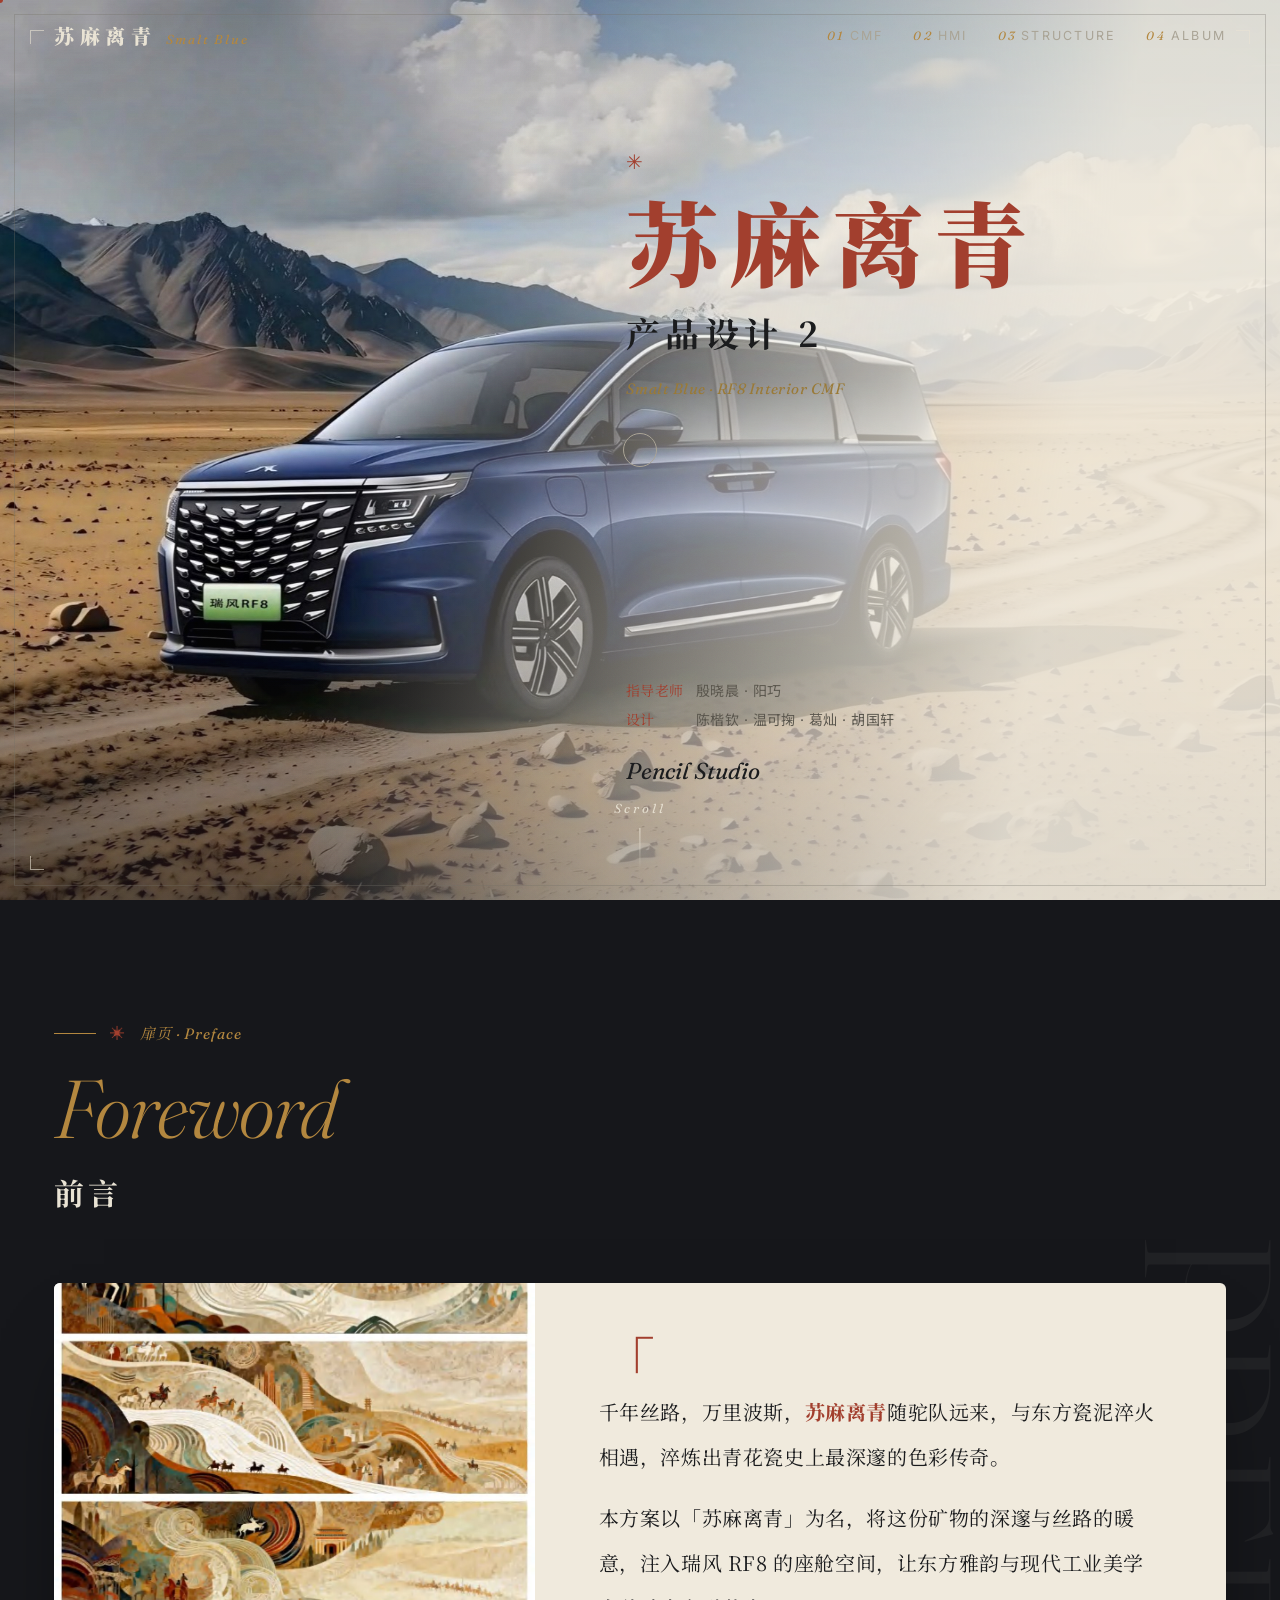
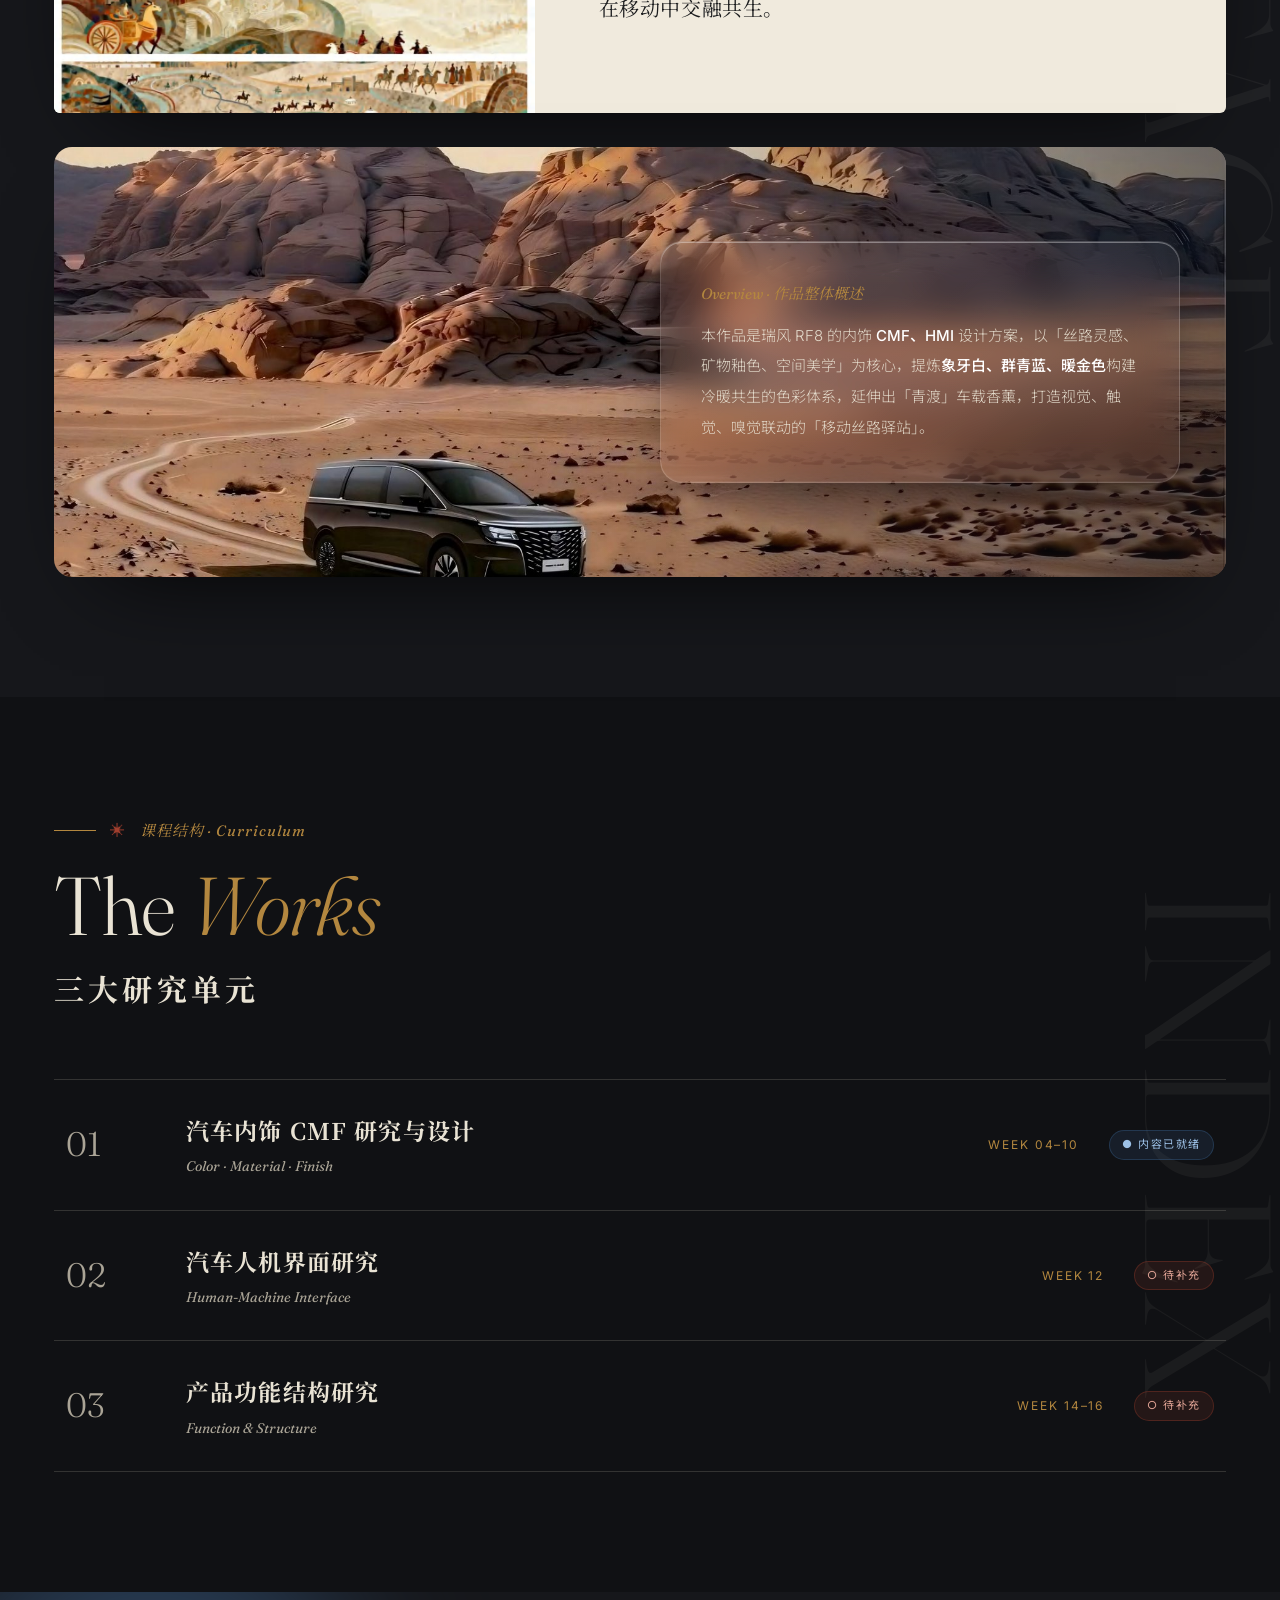
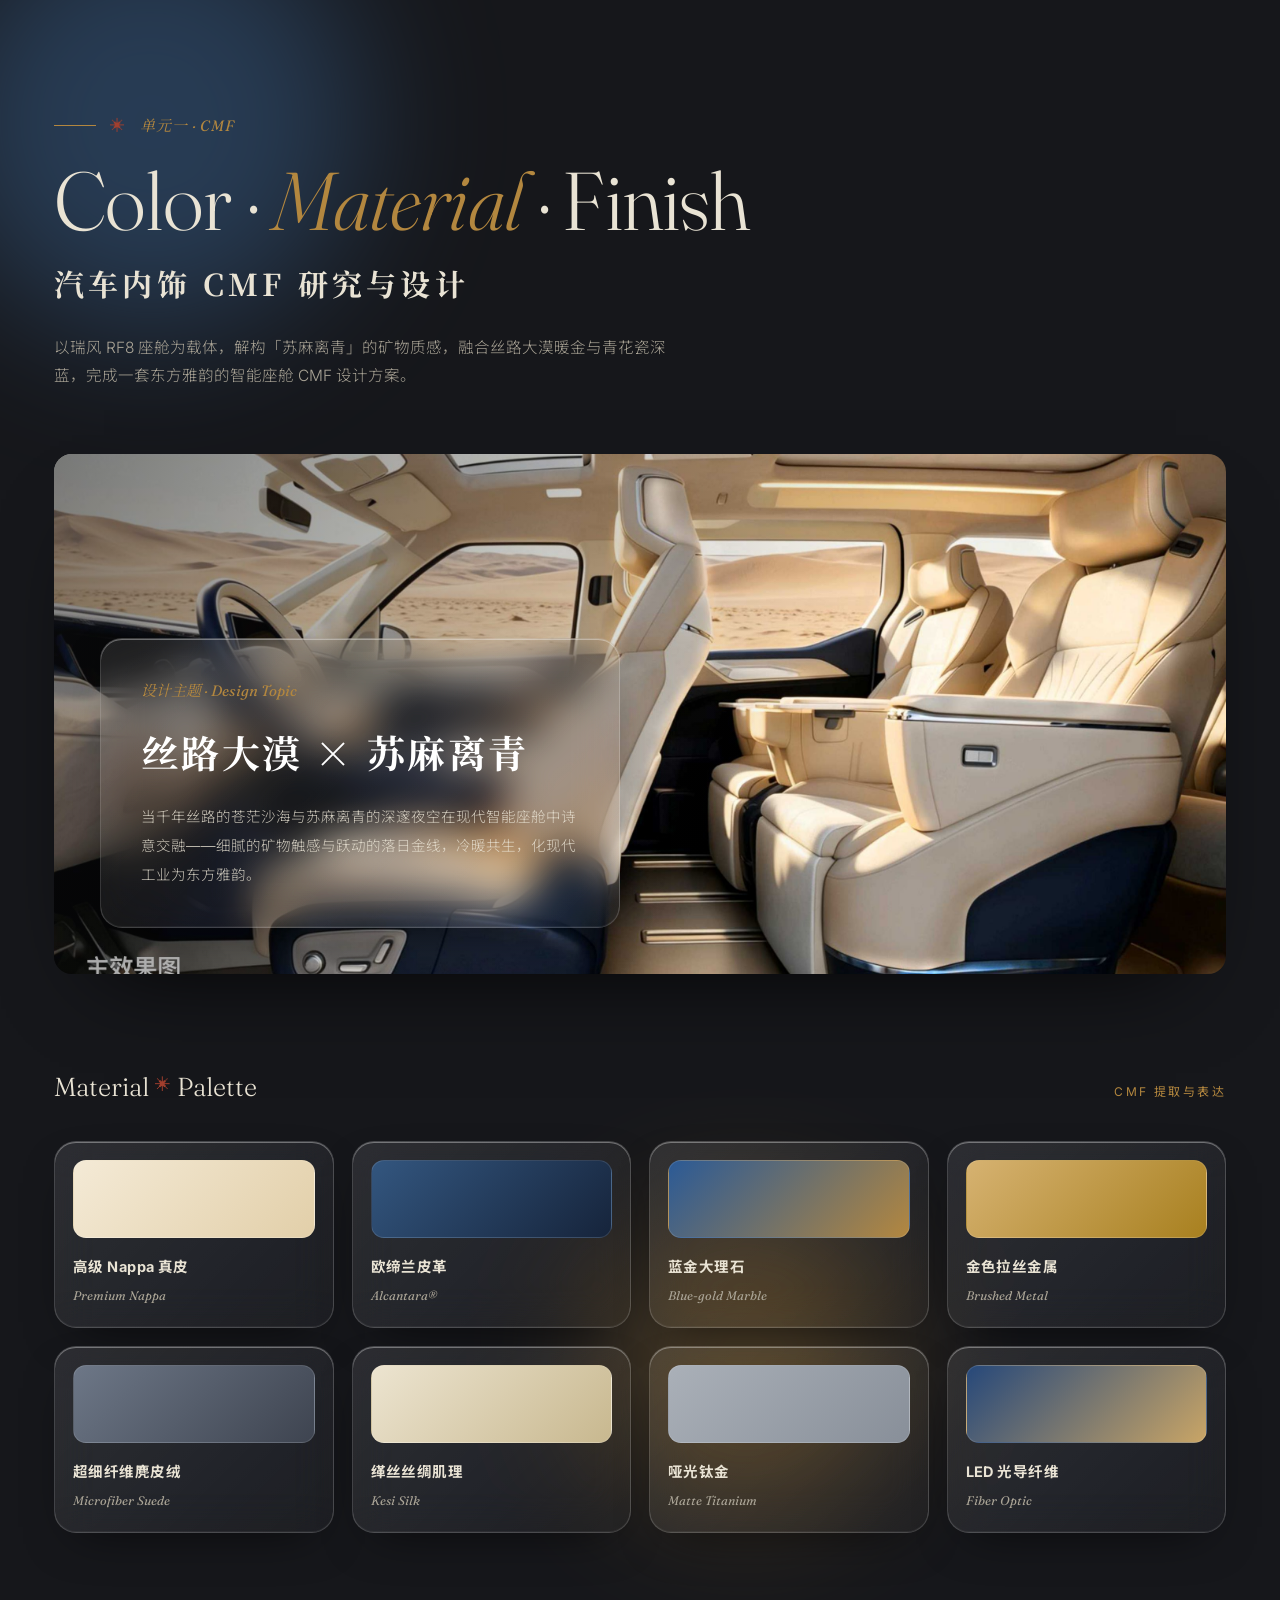
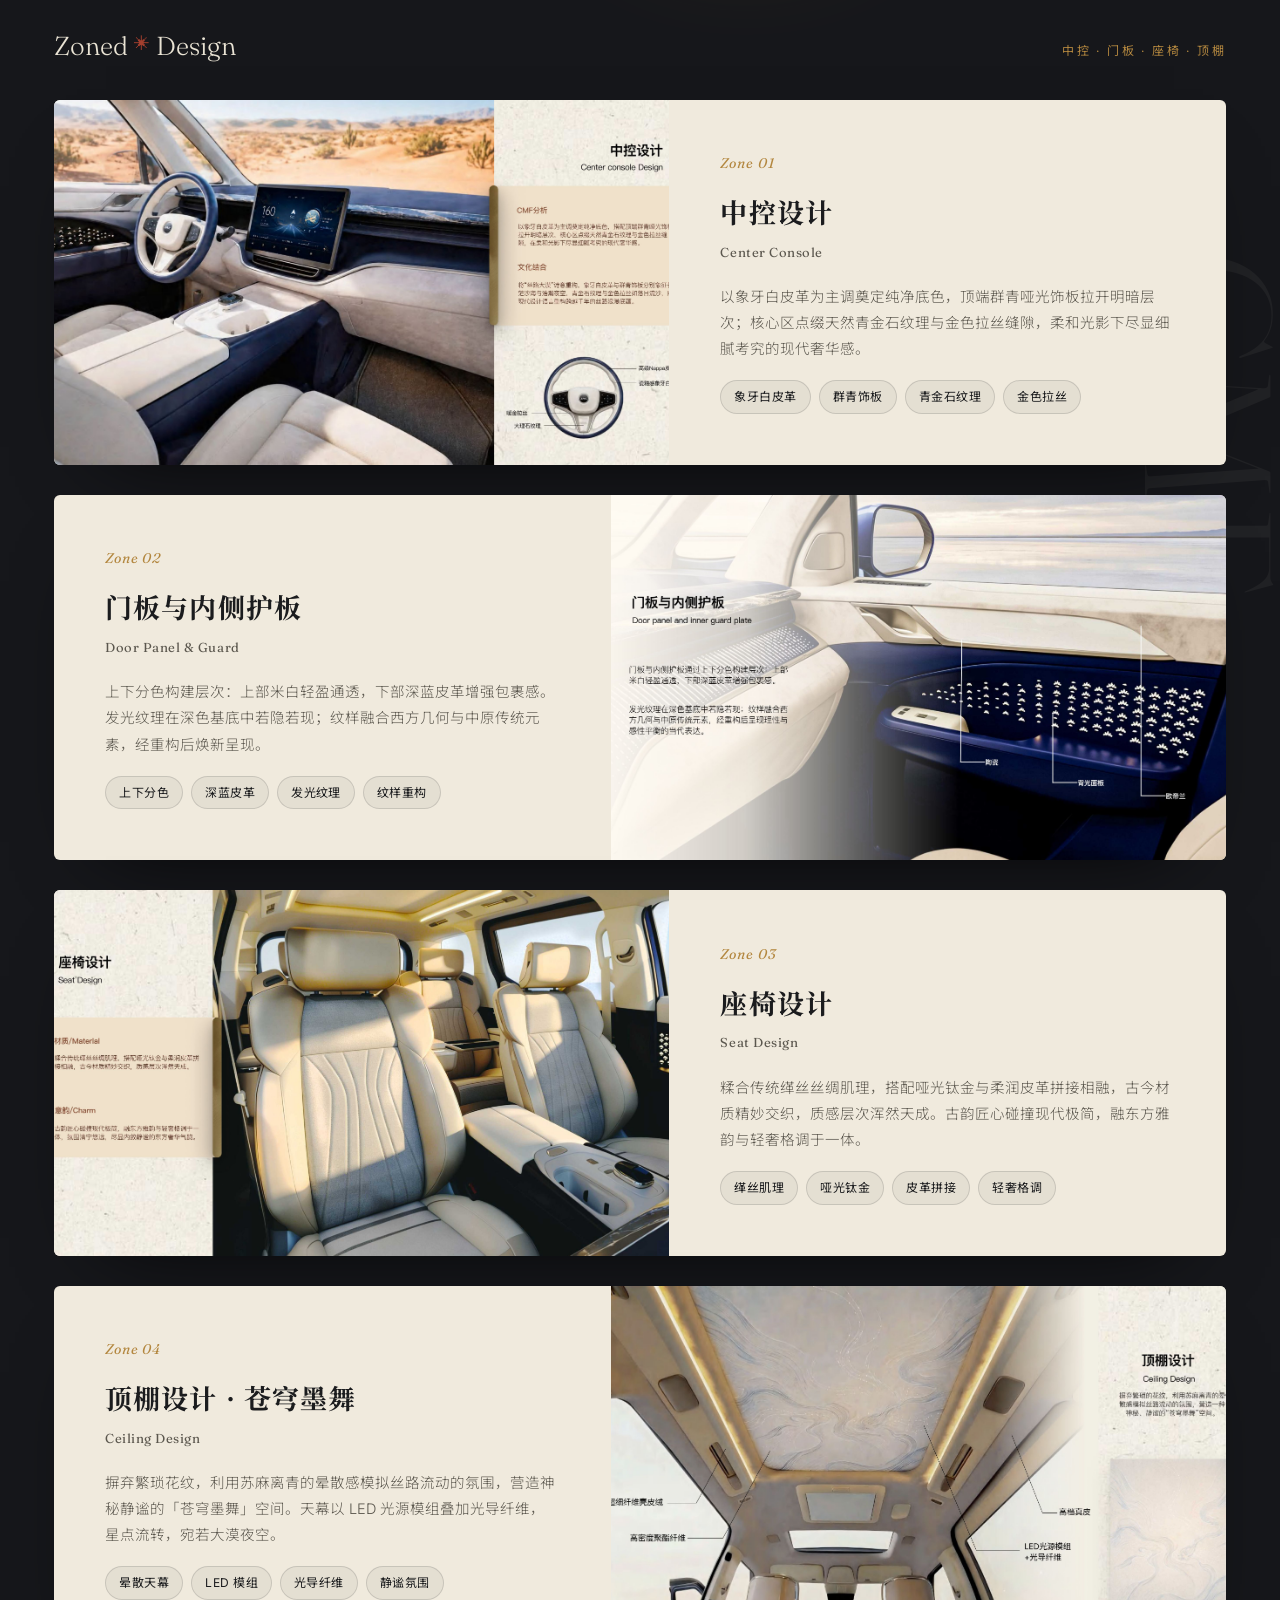
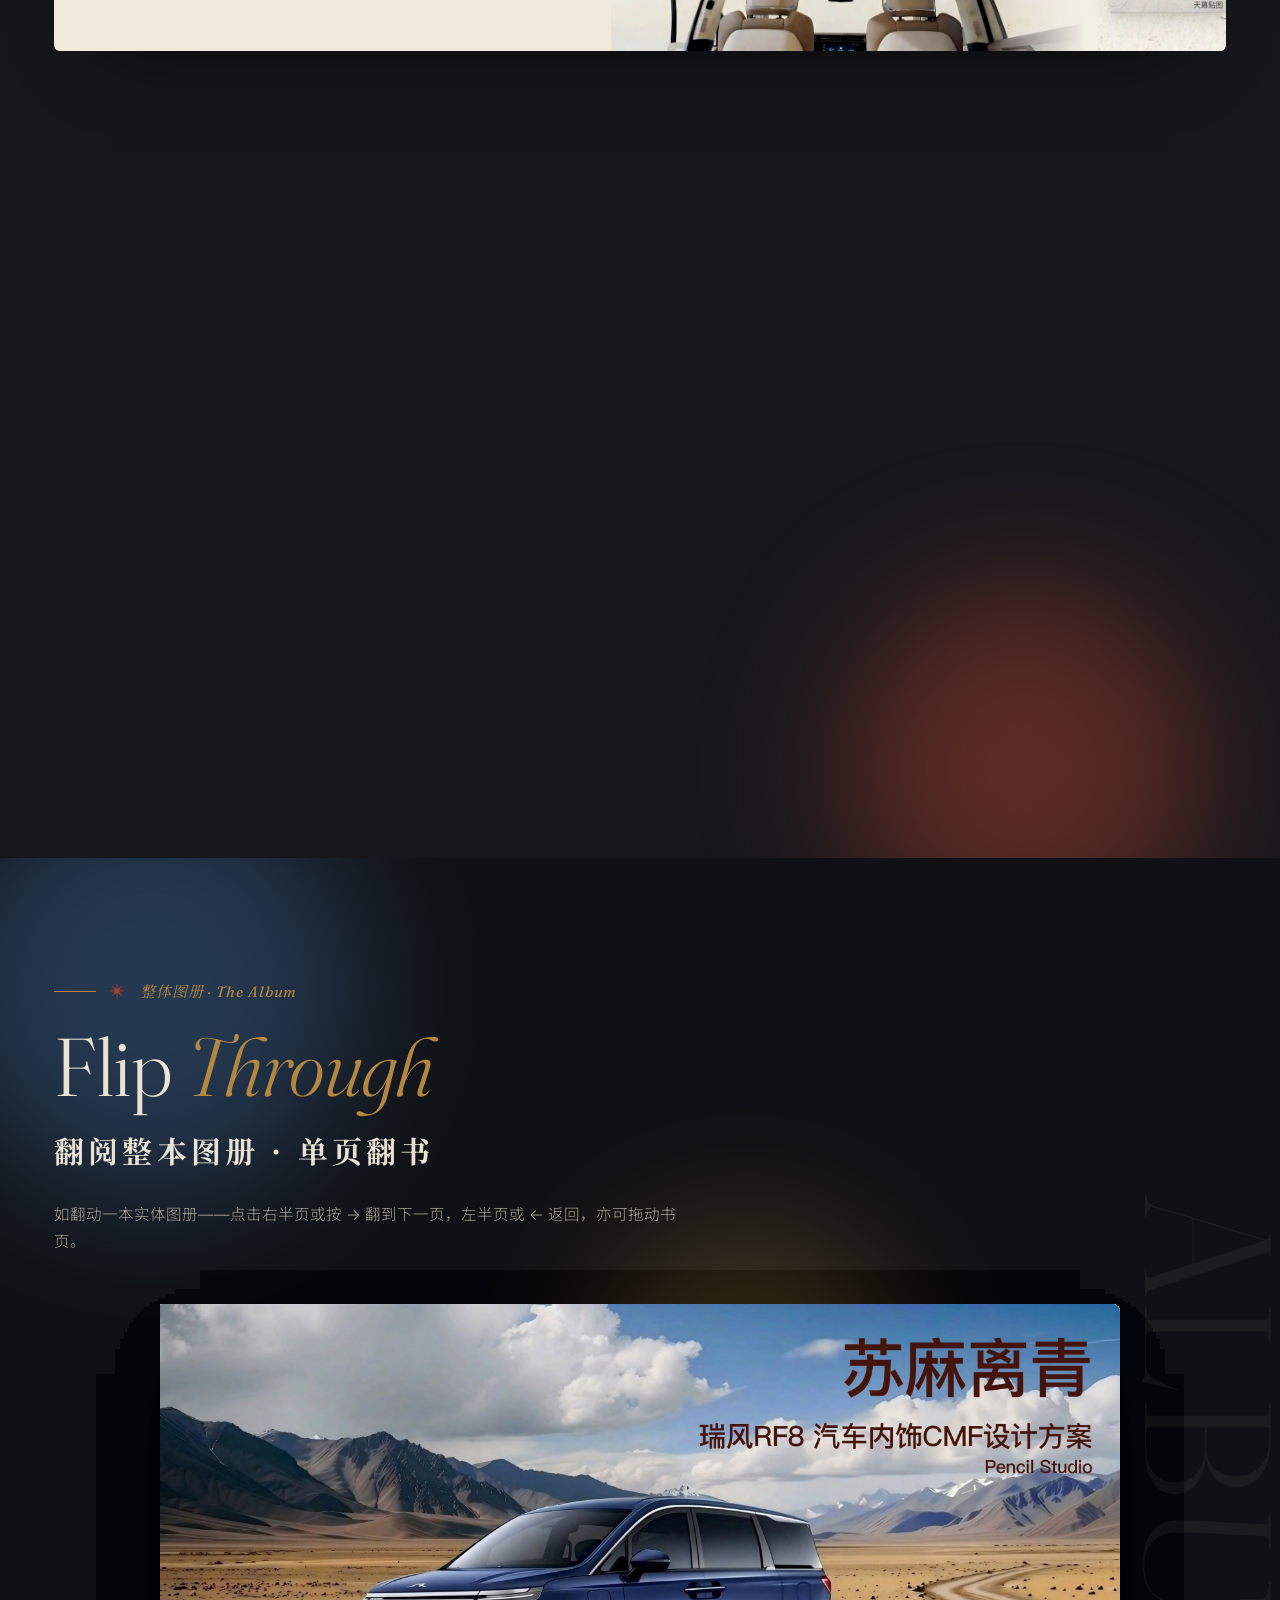
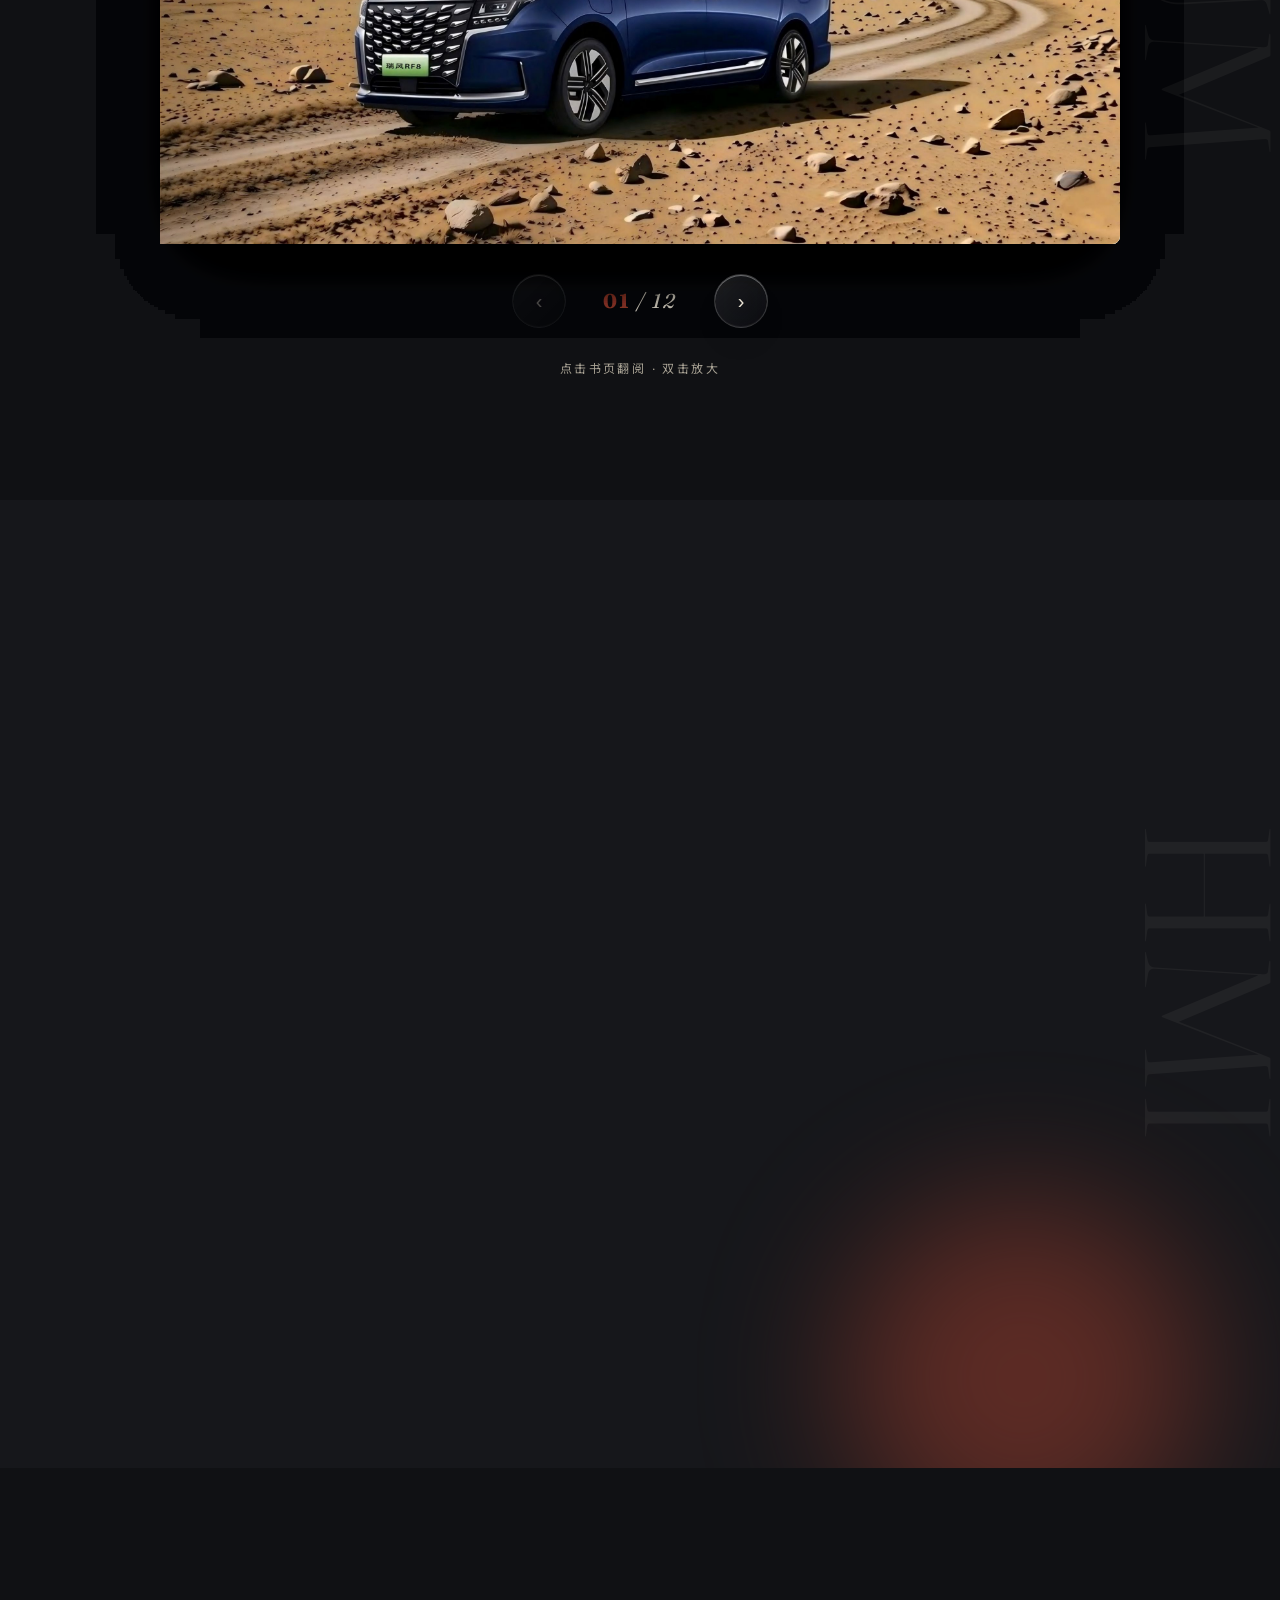
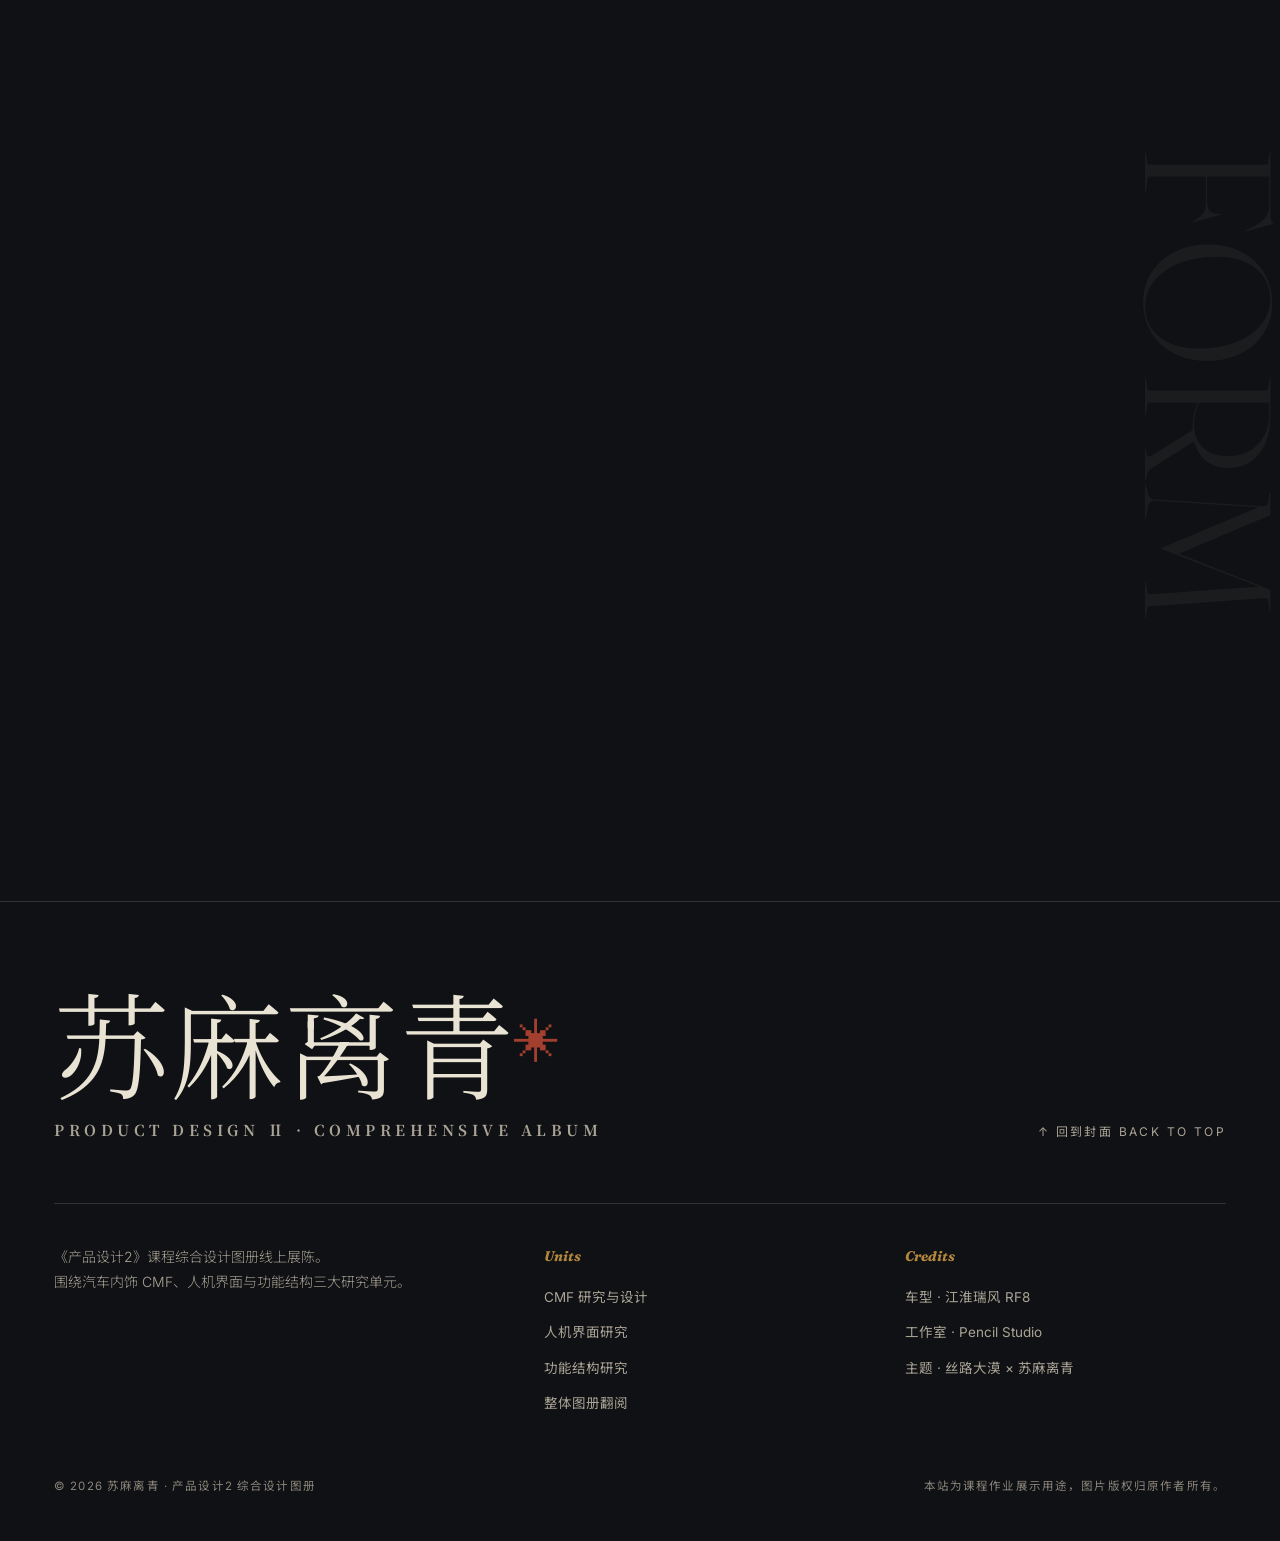
==== 苏麻离青.html @ 3552d629 "redesign: 新封面+扉页(前言/概述)、删课程总结、修复.lb类名冲突、产出单文件版苏麻离青.html Co-Authored-By: Claude Opus 4.8 <noreply@ant" ====
<!DOCTYPE html>
<html lang="zh-CN">
<head>
<meta charset="UTF-8">
<meta name="viewport" content="width=device-width,initial-scale=1">
<title>苏麻离青 · 产品设计2 综合设计图册</title>
<meta name="description" content="苏麻离青——《产品设计2》课程综合设计图册线上展陈：汽车内饰CMF、人机界面、功能结构研究与课程总结。">
<link rel="preconnect" href="https://fonts.googleapis.com">
<link rel="preconnect" href="https://fonts.gstatic.com" crossorigin>
<link href="https://fonts.googleapis.com/css2?family=Fraunces:ital,opsz,wght@0,9..144,300;0,9..144,400;1,9..144,300;1,9..144,400&family=Inter:wght@300;400;500&family=Noto+Serif+SC:wght@400;700;900&family=Noto+Sans+SC:wght@300;400&display=swap" rel="stylesheet">
<style>
/* =========================================================
   苏麻离青 · 产品设计2 综合设计图册  Digital 展陈
   视觉：深墨底 + 米白内页（参考图2 编辑杂志风）
   字体：Fraunces（英文衬线）+ 思源宋体 + Inter
   卡片：Apple 液态玻璃 · 翻页书 · 鼠标交互
   ========================================================= */
:root{
  --bg:#16171b;          /* 暖墨底 */
  --bg-2:#1c1d22;
  --bg-3:#101114;
  --ink:#1b1c1e;         /* 米白上的字 */
  --ink-soft:#5b574e;
  --ivory:#f0eadd;       /* 米白纸 */
  --ivory-2:#e7e0cf;
  --cream:#e9e3d4;       /* 墨底上的字 */
  --cream-soft:#aaa496;
  --muted:#8a857a;
  --line-d:rgba(233,227,212,.16);
  --line-l:rgba(27,28,30,.14);
  --red:#a23f2e;         /* 朱砂（取自封面题字） */
  --qing:#39608c;        /* 苏麻离青 */
  --gold:#b3873f;
  --maxw:1240px;
  --display:"Fraunces","Noto Serif SC",Georgia,serif;
  --serif:"Noto Serif SC",serif;
  --body:"Inter","Noto Sans SC",system-ui,sans-serif;
}

*{box-sizing:border-box;margin:0;padding:0}
html{scroll-behavior:smooth;scroll-padding-top:72px}
body{
  font-family:var(--body);
  color:var(--cream);
  background:var(--bg);
  line-height:1.8;
  -webkit-font-smoothing:antialiased;
  overflow-x:hidden;
  cursor:none;
}
img{max-width:100%;display:block}
a{color:inherit;text-decoration:none}
::selection{background:var(--red);color:var(--ivory)}

/* film grain */
body::after{
  content:"";position:fixed;inset:0;z-index:1;pointer-events:none;opacity:.04;mix-blend-mode:overlay;
  background:url("data:image/svg+xml,%3Csvg xmlns='http://www.w3.org/2000/svg' width='140' height='140'%3E%3Cfilter id='n'%3E%3CfeTurbulence type='fractalNoise' baseFrequency='.85' numOctaves='2'/%3E%3C/filter%3E%3Crect width='100%25' height='100%25' filter='url(%23n)'/%3E%3C/svg%3E");
}
.wrap{max-width:var(--maxw);margin:0 auto;padding:0 34px;position:relative;z-index:2}

/* 全局编辑式细框（图2） */
.frame{position:fixed;inset:14px;border:1px solid var(--line-d);pointer-events:none;z-index:40;mix-blend-mode:difference}

/* ---------- 自定义光标 ---------- */
.cursor-dot,.cursor-ring{position:fixed;top:0;left:0;z-index:9999;pointer-events:none;border-radius:50%;
  transform:translate(-50%,-50%);will-change:transform}
.cursor-dot{width:6px;height:6px;background:var(--red);transition:opacity .3s,background .3s}
.cursor-ring{width:34px;height:34px;border:1px solid var(--cream-soft);
  transition:width .3s,height .3s,border-color .3s,opacity .3s,background .3s}
.cursor-ring.hot{width:54px;height:54px;border-color:var(--red);background:rgba(162,63,46,.08)}
@media(hover:none){.cursor-dot,.cursor-ring{display:none}body{cursor:auto}}

/* ---------- 导航 ---------- */
header.nav{position:fixed;top:0;left:0;right:0;z-index:50;transition:background .4s,border-color .4s}
.nav.solid{background:rgba(22,23,27,.72);backdrop-filter:blur(14px);border-bottom:1px solid var(--line-d)}
.nav-inner{max-width:var(--maxw);margin:0 auto;padding:18px 34px;display:flex;align-items:center;justify-content:space-between;gap:22px}
.brand{display:flex;align-items:baseline;gap:10px}
.brand .zh{font-family:var(--serif);font-weight:900;font-size:20px;letter-spacing:.28em;color:var(--cream)}
.brand .en{font-family:var(--display);font-style:italic;font-size:13px;letter-spacing:.14em;color:var(--gold)}
.nav-links{display:flex;gap:30px;align-items:center}
.nav-links a{font-size:12.5px;letter-spacing:.18em;text-transform:uppercase;color:var(--cream-soft);position:relative;padding:4px 0;transition:color .3s}
.nav-links a .num{font-family:var(--display);font-style:italic;color:var(--gold);margin-right:5px;font-size:12px}
.nav-links a::after{content:"";position:absolute;left:0;bottom:-2px;height:1px;width:0;background:var(--red);transition:width .35s}
.nav-links a:hover,.nav-links a.active{color:var(--cream)}
.nav-links a:hover::after,.nav-links a.active::after{width:100%}
.nav-toggle{display:none;font-size:22px;color:var(--cream);background:none;border:none}

/* ---------- Hero（封面，少字，参考文档首页） ---------- */
.hero{position:relative;height:100vh;min-height:600px;overflow:hidden}
.hero-bg{position:absolute;inset:0;z-index:0}
.hero-bg img{width:100%;height:100%;object-fit:cover;will-change:transform}
.hero-bg::after{content:"";position:absolute;inset:0;
  background:linear-gradient(180deg,rgba(22,23,27,.28) 0%,transparent 26%,transparent 64%,rgba(22,23,27,.62) 100%)}
.hero-edge{position:absolute;inset:0;z-index:2;pointer-events:none}
.hero .vside{position:absolute;right:26px;top:50%;transform:translateY(-50%);
  writing-mode:vertical-rl;font-family:var(--display);font-style:italic;font-size:15px;letter-spacing:.3em;
  color:var(--cream);opacity:.85;text-shadow:0 1px 12px rgba(0,0,0,.4)}
.hero .vside b{color:var(--red);font-style:normal}
.hero .tick{position:absolute;width:14px;height:14px;border-color:var(--cream);opacity:.6}
.hero .tick.tl{top:30px;left:30px;border-top:1px solid;border-left:1px solid}
.hero .tick.tr{top:30px;right:30px;border-top:1px solid;border-right:1px solid}
.hero .tick.bl{bottom:30px;left:30px;border-bottom:1px solid;border-left:1px solid}
.hero .tick.br{bottom:30px;right:30px;border-bottom:1px solid;border-right:1px solid}
.scroll-cue{position:absolute;bottom:30px;left:50%;transform:translateX(-50%);z-index:3;
  font-family:var(--display);font-style:italic;font-size:13px;letter-spacing:.22em;color:var(--cream);
  display:flex;flex-direction:column;align-items:center;gap:8px;opacity:.9}
.scroll-cue .bar{width:1px;height:42px;background:linear-gradient(var(--cream),transparent);animation:drop 1.8s infinite}
@keyframes drop{0%{transform:scaleY(0);transform-origin:top}50%{transform:scaleY(1);transform-origin:top}51%{transform-origin:bottom}100%{transform:scaleY(0);transform-origin:bottom}}

/* ---------- Section 通用 ---------- */
section{position:relative;padding:120px 0}
.band-dark{background:var(--bg)}
.band-darker{background:var(--bg-3)}
.sec-head{margin-bottom:64px;max-width:780px;position:relative}
.kicker{font-family:var(--display);font-style:italic;font-size:15px;letter-spacing:.06em;color:var(--gold);
  display:flex;align-items:center;gap:14px;margin-bottom:20px}
.kicker::before{content:"";width:42px;height:1px;background:var(--gold)}
.kicker .star{color:var(--red);font-style:normal}
.h-en{font-family:var(--display);font-weight:300;font-size:clamp(40px,6.4vw,82px);line-height:1.02;
  letter-spacing:-.01em;color:var(--cream)}
.h-en em{font-style:italic;color:var(--gold)}
.h-en .star{font-style:normal;color:var(--red);font-size:.55em;vertical-align:.35em;margin-left:.1em}
.h-cn{font-family:var(--serif);font-weight:700;font-size:clamp(20px,2.6vw,30px);letter-spacing:.14em;
  color:var(--cream);margin-top:14px}
.sec-lead{margin-top:24px;color:var(--cream-soft);font-size:15.5px;max-width:640px;font-weight:300}

/* 侧边竖排巨字 */
.vlabel{position:absolute;top:50%;right:-10px;transform:translateY(-50%);writing-mode:vertical-rl;
  font-family:var(--display);font-weight:300;font-size:clamp(80px,14vw,190px);line-height:.9;
  color:var(--cream);opacity:.05;letter-spacing:.02em;pointer-events:none;z-index:0;user-select:none}

/* ---------- 米白纸张 sheet ---------- */
.sheet{background:var(--ivory);color:var(--ink);border-radius:4px;position:relative;
  box-shadow:0 40px 90px -50px rgba(0,0,0,.8);overflow:hidden}
.sheet::before{content:"";position:absolute;inset:10px;border:1px solid var(--line-l);pointer-events:none;border-radius:2px}

/* ---------- 液态玻璃 glass ---------- */
.glass{position:relative;border-radius:22px;overflow:hidden;
  background:linear-gradient(135deg,rgba(255,255,255,.10),rgba(255,255,255,.03));
  backdrop-filter:blur(20px) saturate(150%);-webkit-backdrop-filter:blur(20px) saturate(150%);
  border:1px solid rgba(255,255,255,.16);
  box-shadow:0 18px 50px -24px rgba(0,0,0,.7),inset 0 1px 0 rgba(255,255,255,.35),inset 0 -1px 0 rgba(255,255,255,.05);
  transition:transform .5s cubic-bezier(.2,.7,.2,1),box-shadow .5s,border-color .5s}
.glass::before{content:"";position:absolute;inset:0;border-radius:inherit;pointer-events:none;z-index:3;
  background:radial-gradient(180px 180px at var(--mx,50%) var(--my,0%),rgba(255,255,255,.30),transparent 60%);
  opacity:0;transition:opacity .4s}
.glass:hover::before{opacity:1}
.glass:hover{border-color:rgba(255,255,255,.3);box-shadow:0 30px 70px -28px rgba(0,0,0,.8),inset 0 1px 0 rgba(255,255,255,.5)}

/* 装饰光晕（让玻璃折射出色彩） */
.orbs{position:absolute;inset:0;z-index:0;overflow:hidden;pointer-events:none}
.orb{position:absolute;border-radius:50%;filter:blur(70px);opacity:.5}
.orb.a{width:420px;height:420px;background:var(--qing);top:-80px;left:-60px}
.orb.b{width:360px;height:360px;background:var(--red);bottom:-90px;right:6%}
.orb.c{width:300px;height:300px;background:var(--gold);top:30%;right:30%;opacity:.32}

/* ---------- 序言 ---------- */
.preface .sheet{padding:clamp(40px,6vw,84px);display:grid;grid-template-columns:1fr 1fr;gap:60px;align-items:center}
.poem{font-family:var(--serif);font-weight:700;font-size:clamp(21px,2.5vw,29px);line-height:2.2;color:var(--ink);letter-spacing:.05em}
.poem b{color:var(--red)}
.prose .lead-en{font-family:var(--display);font-style:italic;font-size:20px;color:var(--gold);margin-bottom:20px}
.prose p{margin-bottom:16px;color:var(--ink-soft);font-size:15px;font-weight:300}
.prose p b{color:var(--ink);font-weight:500}

/* ---------- 单元总览 ---------- */
.index-list{border-top:1px solid var(--line-d)}
.idx-row{display:grid;grid-template-columns:90px 1fr auto auto;gap:30px;align-items:center;
  padding:30px 12px;border-bottom:1px solid var(--line-d);position:relative;transition:padding .4s,background .4s;cursor:pointer}
.idx-row .no{font-family:var(--display);font-weight:300;font-size:34px;color:var(--cream-soft);transition:color .4s}
.idx-row h3{font-family:var(--serif);font-weight:700;font-size:23px;color:var(--cream);letter-spacing:.05em}
.idx-row .en{font-family:var(--display);font-style:italic;font-size:14px;color:var(--cream-soft);margin-top:3px}
.idx-row .wk{font-size:12px;letter-spacing:.16em;color:var(--gold);text-transform:uppercase}
.idx-row .st{font-size:11px;letter-spacing:.14em;padding:4px 12px;border-radius:20px;white-space:nowrap}
.st.done{background:rgba(57,96,140,.18);color:#9cc0e6;border:1px solid rgba(57,96,140,.4)}
.st.wait{background:rgba(162,63,46,.14);color:#e0a395;border:1px solid rgba(162,63,46,.34)}
.idx-row::after{content:"→";position:absolute;right:-4px;opacity:0;color:var(--red);transition:opacity .4s,transform .4s;transform:translateX(-10px)}
.idx-row:hover{padding-left:30px;background:linear-gradient(90deg,rgba(233,227,212,.04),transparent)}
.idx-row:hover .no{color:var(--red)}

/* ---------- CMF 主题（玻璃压图） ---------- */
.topic{position:relative;border-radius:18px;overflow:hidden;min-height:520px;display:flex;align-items:flex-end;
  padding:46px;box-shadow:0 40px 90px -50px #000}
.topic-bg{position:absolute;inset:0;z-index:0}
.topic-bg img{width:100%;height:100%;object-fit:cover}
.topic-bg::after{content:"";position:absolute;inset:0;background:linear-gradient(120deg,rgba(16,17,20,.55),transparent 60%)}
.topic .glass{position:relative;z-index:2;max-width:520px;padding:38px 40px}
.topic .tag{font-family:var(--display);font-style:italic;color:var(--gold);font-size:15px;margin-bottom:14px}
.topic h3{font-family:var(--serif);font-weight:700;font-size:clamp(26px,3.2vw,38px);color:#fff;letter-spacing:.06em;margin-bottom:16px}
.topic p{color:rgba(233,227,212,.86);font-size:14.5px;font-weight:300;line-height:2}

/* materials */
.sub-head{display:flex;align-items:baseline;justify-content:space-between;gap:14px;margin:90px 0 30px;flex-wrap:wrap}
.sub-head .l{font-family:var(--display);font-weight:300;font-size:26px;color:var(--cream)}
.sub-head .l .star{color:var(--red);font-size:.6em;vertical-align:.4em}
.sub-head .r{font-size:12px;letter-spacing:.2em;color:var(--gold);text-transform:uppercase}
.mat-grid{display:grid;grid-template-columns:repeat(4,1fr);gap:18px}
.mat{padding:18px}
.mat .sw{height:78px;border-radius:13px;margin-bottom:16px;border:1px solid rgba(255,255,255,.12);position:relative;z-index:2}
.mat h4{font-size:14.5px;color:var(--cream);letter-spacing:.03em;position:relative;z-index:2}
.mat span{font-family:var(--display);font-style:italic;font-size:12.5px;color:var(--cream-soft);position:relative;z-index:2}

/* zones */
.zones{display:flex;flex-direction:column;gap:30px}
.zone{display:grid;grid-template-columns:1.05fr .95fr;background:var(--ivory);border-radius:6px;overflow:hidden;
  box-shadow:0 34px 80px -52px #000}
.zone:nth-child(even){direction:rtl}
.zone:nth-child(even)>*{direction:ltr}
.zone .pic{position:relative;min-height:330px;overflow:hidden}
.zone .pic img{position:absolute;inset:0;width:100%;height:100%;object-fit:cover;transition:transform .9s cubic-bezier(.2,.7,.2,1)}
.zone:hover .pic img{transform:scale(1.06)}
.zone .body{padding:clamp(30px,4vw,52px);display:flex;flex-direction:column;justify-content:center;color:var(--ink)}
.zone .body .n{font-family:var(--display);font-style:italic;font-size:14px;color:var(--gold);letter-spacing:.06em;margin-bottom:12px}
.zone .body h4{font-family:var(--serif);font-weight:700;font-size:27px;color:var(--ink);margin-bottom:4px;letter-spacing:.04em}
.zone .body .en{font-family:var(--display);font-size:13px;letter-spacing:.04em;color:var(--ink-soft);margin-bottom:20px}
.zone .body p{font-size:14.5px;color:var(--ink-soft);font-weight:300;margin-bottom:18px}
.zone .chips{display:flex;flex-wrap:wrap;gap:8px}
.zone .chips span{font-size:12px;letter-spacing:.04em;padding:5px 13px;border-radius:30px;
  background:rgba(27,28,30,.05);color:var(--ink);border:1px solid var(--line-l)}

/* ---------- 翻页书 flipbook ---------- */
.flip-wrap{display:flex;flex-direction:column;align-items:center;gap:30px}
.book-stage{perspective:2600px;width:min(960px,92vw);position:relative}
.book{position:relative;width:100%;aspect-ratio:16/9;transform-style:preserve-3d}
.book .leaf{position:absolute;inset:0;transform-origin:left center;transform-style:preserve-3d;
  transition:transform 1s cubic-bezier(.55,.05,.25,1);border-radius:2px 8px 8px 2px;
  box-shadow:0 30px 70px -40px rgba(0,0,0,.85)}
.book .leaf .face{position:absolute;inset:0;backface-visibility:hidden;-webkit-backface-visibility:hidden;
  overflow:hidden;border-radius:inherit;background:var(--ivory)}
.book .leaf .front img{width:100%;height:100%;object-fit:cover}
.book .leaf .front::after{content:"";position:absolute;inset:0;pointer-events:none;
  background:linear-gradient(90deg,rgba(0,0,0,.16),transparent 14%)}
.book .leaf .back{transform:rotateY(180deg);background:var(--ivory-2);
  display:flex;align-items:center;justify-content:center}
.book .leaf .back .bk{font-family:var(--display);font-style:italic;font-size:60px;color:rgba(27,28,30,.10)}
.book .leaf .back::after{content:"";position:absolute;inset:0;pointer-events:none;
  background:linear-gradient(270deg,rgba(0,0,0,.14),transparent 16%)}
.book .leaf.turned{transform:rotateY(-180deg)}
.book .leaf .shade{position:absolute;inset:0;z-index:4;pointer-events:none;background:rgba(0,0,0,.0);transition:background .5s}
.book .leaf.flipping .shade{background:rgba(0,0,0,.18)}
.flip-ctrl{display:flex;align-items:center;gap:26px}
.flip-ctrl button{width:54px;height:54px;border-radius:50%;cursor:none;color:var(--cream);
  display:flex;align-items:center;justify-content:center;font-size:20px;transition:transform .3s,border-color .3s,color .3s}
.flip-ctrl button:hover{transform:scale(1.12);color:var(--red);border-color:rgba(255,255,255,.4)}
.flip-ctrl button:disabled{opacity:.3;pointer-events:none}
.flip-counter{font-family:var(--display);font-style:italic;font-size:20px;color:var(--cream);min-width:96px;text-align:center;letter-spacing:.08em}
.flip-counter b{color:var(--red);font-style:normal}
.flip-hint{font-size:12px;letter-spacing:.2em;color:var(--cream-soft);text-transform:uppercase}

/* ---------- 占位区 ---------- */
.ph{padding:clamp(34px,4vw,56px)}
.ph-grid{display:grid;grid-template-columns:1.1fr .9fr;gap:48px;align-items:start}
.ph-list{list-style:none}
.ph-list li{display:flex;gap:18px;padding:18px 0;border-bottom:1px solid var(--line-d)}
.ph-list li .pn{font-family:var(--display);font-style:italic;font-size:22px;color:var(--gold);min-width:34px}
.ph-list li b{display:block;color:var(--cream);font-weight:500;font-size:15.5px;letter-spacing:.03em}
.ph-list li small{color:var(--cream-soft);font-size:13px;font-weight:300}
.ph-note{padding:30px}
.ph-note .badge{font-size:11px;letter-spacing:.18em;text-transform:uppercase;color:var(--red);
  border:1px solid rgba(162,63,46,.4);padding:5px 13px;border-radius:30px;display:inline-block;margin-bottom:18px;position:relative;z-index:2}
.ph-note p{color:var(--cream-soft);font-size:14.5px;font-weight:300;position:relative;z-index:2}

/* ---------- Footer ---------- */
footer{background:var(--bg-3);padding:96px 0 44px;border-top:1px solid var(--line-d)}
.foot-top{display:flex;justify-content:space-between;align-items:flex-end;gap:30px;flex-wrap:wrap;margin-bottom:60px}
.foot-big{font-family:var(--display);font-weight:300;font-size:clamp(48px,9vw,128px);line-height:.9;color:var(--cream)}
.foot-big .star{color:var(--red);font-size:.4em;vertical-align:.7em}
.foot-cn{font-family:var(--serif);font-weight:700;letter-spacing:.3em;color:var(--cream-soft);font-size:15px;margin-top:14px}
.foot-cols{display:grid;grid-template-columns:1.4fr 1fr 1fr;gap:40px;border-top:1px solid var(--line-d);padding-top:40px}
.foot-cols p{font-size:14px;color:var(--cream-soft);font-weight:300}
.foot-cols h5{font-family:var(--display);font-style:italic;font-size:14px;color:var(--gold);margin-bottom:16px}
.foot-cols ul{list-style:none}
.foot-cols ul li{margin-bottom:11px;font-size:13.5px;color:var(--cream-soft)}
.foot-cols ul li a:hover{color:var(--cream)}
.foot-bottom{margin-top:50px;display:flex;justify-content:space-between;flex-wrap:wrap;gap:10px;
  font-size:11.5px;letter-spacing:.1em;color:var(--muted)}

/* ---------- Lightbox ---------- */
.lb{position:fixed;inset:0;z-index:100;background:rgba(12,13,16,.94);display:none;align-items:center;justify-content:center;padding:46px;cursor:none}
.lb.open{display:flex}
.lb img{max-width:92vw;max-height:88vh;border-radius:4px;box-shadow:0 40px 100px -30px #000}
.lb .x{position:absolute;top:24px;right:32px;font-size:34px;color:var(--cream)}
.lb .cap{position:absolute;bottom:24px;left:0;right:0;text-align:center;font-family:var(--display);font-style:italic;color:var(--cream-soft);font-size:14px}

/* ---------- Hero 封面文字 ---------- */
.hero-veil{position:absolute;inset:0;z-index:1;pointer-events:none;
  background:linear-gradient(100deg,rgba(240,234,221,0) 30%,rgba(240,234,221,.5) 54%,rgba(240,234,221,.9) 80%)}
.hero-content{position:absolute;inset:0;z-index:3;display:flex;justify-content:flex-end;align-items:stretch}
.cover-text{width:min(52%,600px);display:flex;flex-direction:column;padding:16vh 0 12vh;color:var(--ink)}
.cover-star{color:var(--red);font-size:20px;margin-bottom:14px}
.cover-title{font-family:var(--serif);font-weight:900;font-size:clamp(50px,7.2vw,94px);color:var(--red);letter-spacing:.12em;line-height:1}
.cover-course{font-family:var(--serif);font-weight:700;font-size:clamp(21px,3vw,34px);color:var(--ink);letter-spacing:.16em;margin-top:16px}
.cover-en{font-family:var(--display);font-style:italic;font-size:15px;color:#9a7a37;margin-top:12px;letter-spacing:.03em}
.cover-bottom{margin-top:auto}
.cover-credit{font-size:14px;color:var(--ink-soft);line-height:2.1;letter-spacing:.03em}
.cover-credit .ck{display:inline-block;min-width:64px;color:var(--red);font-family:var(--serif);margin-right:6px}
.cover-studio{font-family:var(--display);font-style:italic;font-size:23px;color:var(--ink);margin-top:16px}

/* ---------- 扉页 spread + overview ---------- */
.spread{display:grid;grid-template-columns:.82fr 1.18fr;background:var(--ivory);color:var(--ink);
  border-radius:6px;overflow:hidden;box-shadow:0 40px 90px -50px #000;margin-bottom:34px}
.spread-img{position:relative;min-height:430px;overflow:hidden;cursor:zoom-in}
.spread-img img{position:absolute;inset:0;width:100%;height:100%;object-fit:cover;transition:transform 1s cubic-bezier(.2,.7,.2,1)}
.spread:hover .spread-img img{transform:scale(1.05)}
.spread-body{padding:clamp(36px,5vw,72px);display:flex;flex-direction:column;justify-content:center}
.q-mark{font-family:var(--serif);font-size:56px;color:var(--red);line-height:.4;margin-bottom:18px}
.q-text{font-family:var(--serif);font-weight:400;font-size:clamp(16px,1.75vw,20px);line-height:2.25;color:var(--ink);margin-bottom:16px;letter-spacing:.03em}
.q-text b{color:var(--red);font-weight:700}
.overview{position:relative;border-radius:18px;overflow:hidden;min-height:430px;display:flex;align-items:center;justify-content:flex-end;padding:46px;box-shadow:0 40px 90px -50px #000}
.overview-bg{position:absolute;inset:0;z-index:0}
.overview-bg img{width:100%;height:100%;object-fit:cover}
.overview-bg::after{content:"";position:absolute;inset:0;background:linear-gradient(270deg,rgba(16,17,20,.55),transparent 58%)}
.overview-card{position:relative;z-index:2;max-width:520px;padding:38px 40px}
.overview-card .tag{font-family:var(--display);font-style:italic;color:var(--gold);font-size:15px;margin-bottom:14px}
.overview-card p{color:rgba(233,227,212,.92);font-size:15px;line-height:2.05;font-weight:300}
.overview-card p b{color:#fff;font-weight:500}

/* reveal */
.reveal{opacity:0;transform:translateY(34px);transition:opacity .9s cubic-bezier(.2,.7,.2,1),transform .9s cubic-bezier(.2,.7,.2,1)}
.reveal.in{opacity:1;transform:none}
.reveal.d1{transition-delay:.08s}.reveal.d2{transition-delay:.16s}.reveal.d3{transition-delay:.24s}.reveal.d4{transition-delay:.32s}

/* responsive */
@media(max-width:920px){
  .spread{grid-template-columns:1fr}
  .spread-img{min-height:280px}
  .overview{justify-content:center;padding:30px}
  .hero-veil{background:linear-gradient(180deg,rgba(240,234,221,.15),rgba(240,234,221,.55) 60%,rgba(240,234,221,.92))}
  .cover-text{width:100%;padding:14vh 0 9vh;align-items:flex-start}
  .ph-grid{grid-template-columns:1fr;gap:34px}
  .zone,.zone:nth-child(even){grid-template-columns:1fr;direction:ltr}
  .mat-grid{grid-template-columns:1fr 1fr}
  .idx-row{grid-template-columns:60px 1fr;gap:14px}
  .idx-row .wk,.idx-row .st{grid-column:2}
  .foot-cols{grid-template-columns:1fr}
}
@media(max-width:620px){
  .wrap{padding:0 22px}
  .nav-links{display:none}
  .nav-toggle{display:block}
  .nav-links.open{display:flex;position:fixed;inset:60px 14px auto auto;flex-direction:column;background:var(--bg-2);
    border:1px solid var(--line-d);padding:20px 26px;border-radius:10px;gap:16px}
  section{padding:80px 0}
  .mat-grid{grid-template-columns:1fr}
  .hero .vside{font-size:12px}
}

</style>
</head>
<body>

<div class="frame"></div>
<div class="cursor-ring" id="cRing"></div>
<div class="cursor-dot" id="cDot"></div>

<!-- ============ 导航 ============ -->
<header class="nav" id="nav">
  <div class="nav-inner">
    <a class="brand" href="#top" data-hot>
      <span class="zh">苏麻离青</span><span class="en">Smalt Blue</span>
    </a>
    <nav class="nav-links" id="navLinks">
      <a href="#cmf" data-hot><span class="num">01</span>CMF</a>
      <a href="#hmi" data-hot><span class="num">02</span>HMI</a>
      <a href="#struct" data-hot><span class="num">03</span>Structure</a>
      <a href="#flip" data-hot><span class="num">04</span>Album</a>
    </nav>
    <button class="nav-toggle" id="navToggle" data-hot aria-label="菜单">☰</button>
  </div>
</header>

<!-- ============ Hero（封面） ============ -->
<section class="hero" id="top">
  <div class="hero-bg"><img src="[data-uri]" alt="瑞风 RF8 · 丝路大漠" id="heroImg"></div>
  <div class="hero-veil"></div>
  <div class="hero-edge">
    <span class="tick tl"></span><span class="tick tr"></span><span class="tick bl"></span><span class="tick br"></span>
  </div>
  <div class="wrap hero-content">
    <div class="cover-text">
      <div class="cover-top">
        <div class="cover-star">✳</div>
        <h1 class="cover-title">苏麻离青</h1>
        <div class="cover-course">产品设计 2</div>
        <div class="cover-en">Smalt Blue · RF8 Interior CMF</div>
      </div>
      <div class="cover-bottom">
        <div class="cover-credit">
          <span class="ck">指导老师</span>殷晓晨 · 阳巧<br>
          <span class="ck">设计</span>陈楷钦 · 温可掬 · 葛灿 · 胡国轩
        </div>
        <div class="cover-studio">Pencil Studio</div>
      </div>
    </div>
  </div>
  <div class="scroll-cue"><span>Scroll</span><span class="bar"></span></div>
</section>

<!-- ============ 扉页 · 前言 ============ -->
<section class="preface band-dark" id="preface">
  <div class="vlabel">PREFACE</div>
  <div class="wrap">
    <div class="sec-head reveal">
      <div class="kicker"><span class="star">✳</span> 扉页 · Preface</div>
      <h2 class="h-en"><em>Foreword</em></h2>
      <div class="h-cn">前言</div>
    </div>

    <div class="spread reveal">
      <div class="spread-img"><img src="[data-uri]" alt="丝路长卷" data-src="[data-uri]" data-hot></div>
      <div class="spread-body">
        <div class="q-mark">「</div>
        <p class="q-text">千年丝路，万里波斯，<b>苏麻离青</b>随驼队远来，与东方瓷泥淬火相遇，淬炼出青花瓷史上最深邃的色彩传奇。</p>
        <p class="q-text">本方案以「苏麻离青」为名，将这份矿物的深邃与丝路的暖意，注入瑞风 RF8 的座舱空间，让东方雅韵与现代工业美学在移动中交融共生。</p>
      </div>
    </div>

    <!-- 作品整体概述 -->
    <div class="overview reveal">
      <div class="overview-bg"><img src="[data-uri]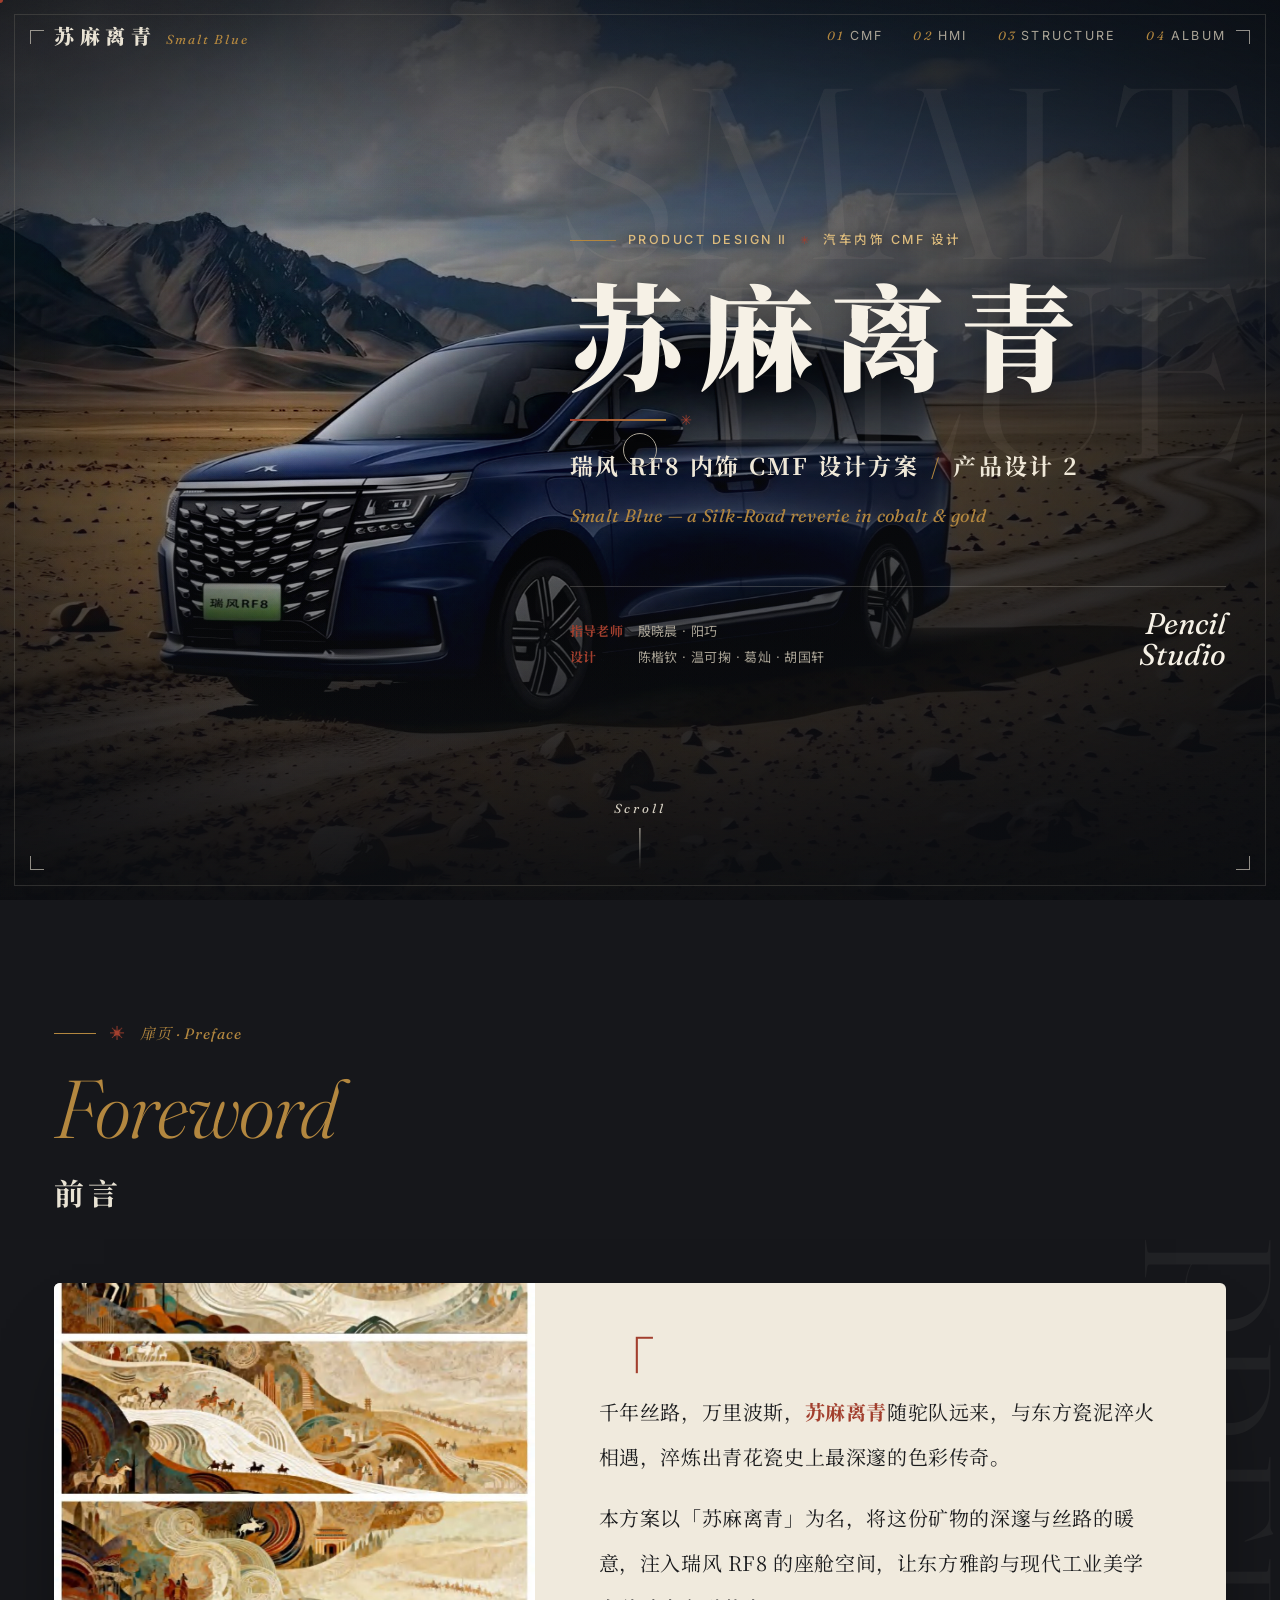
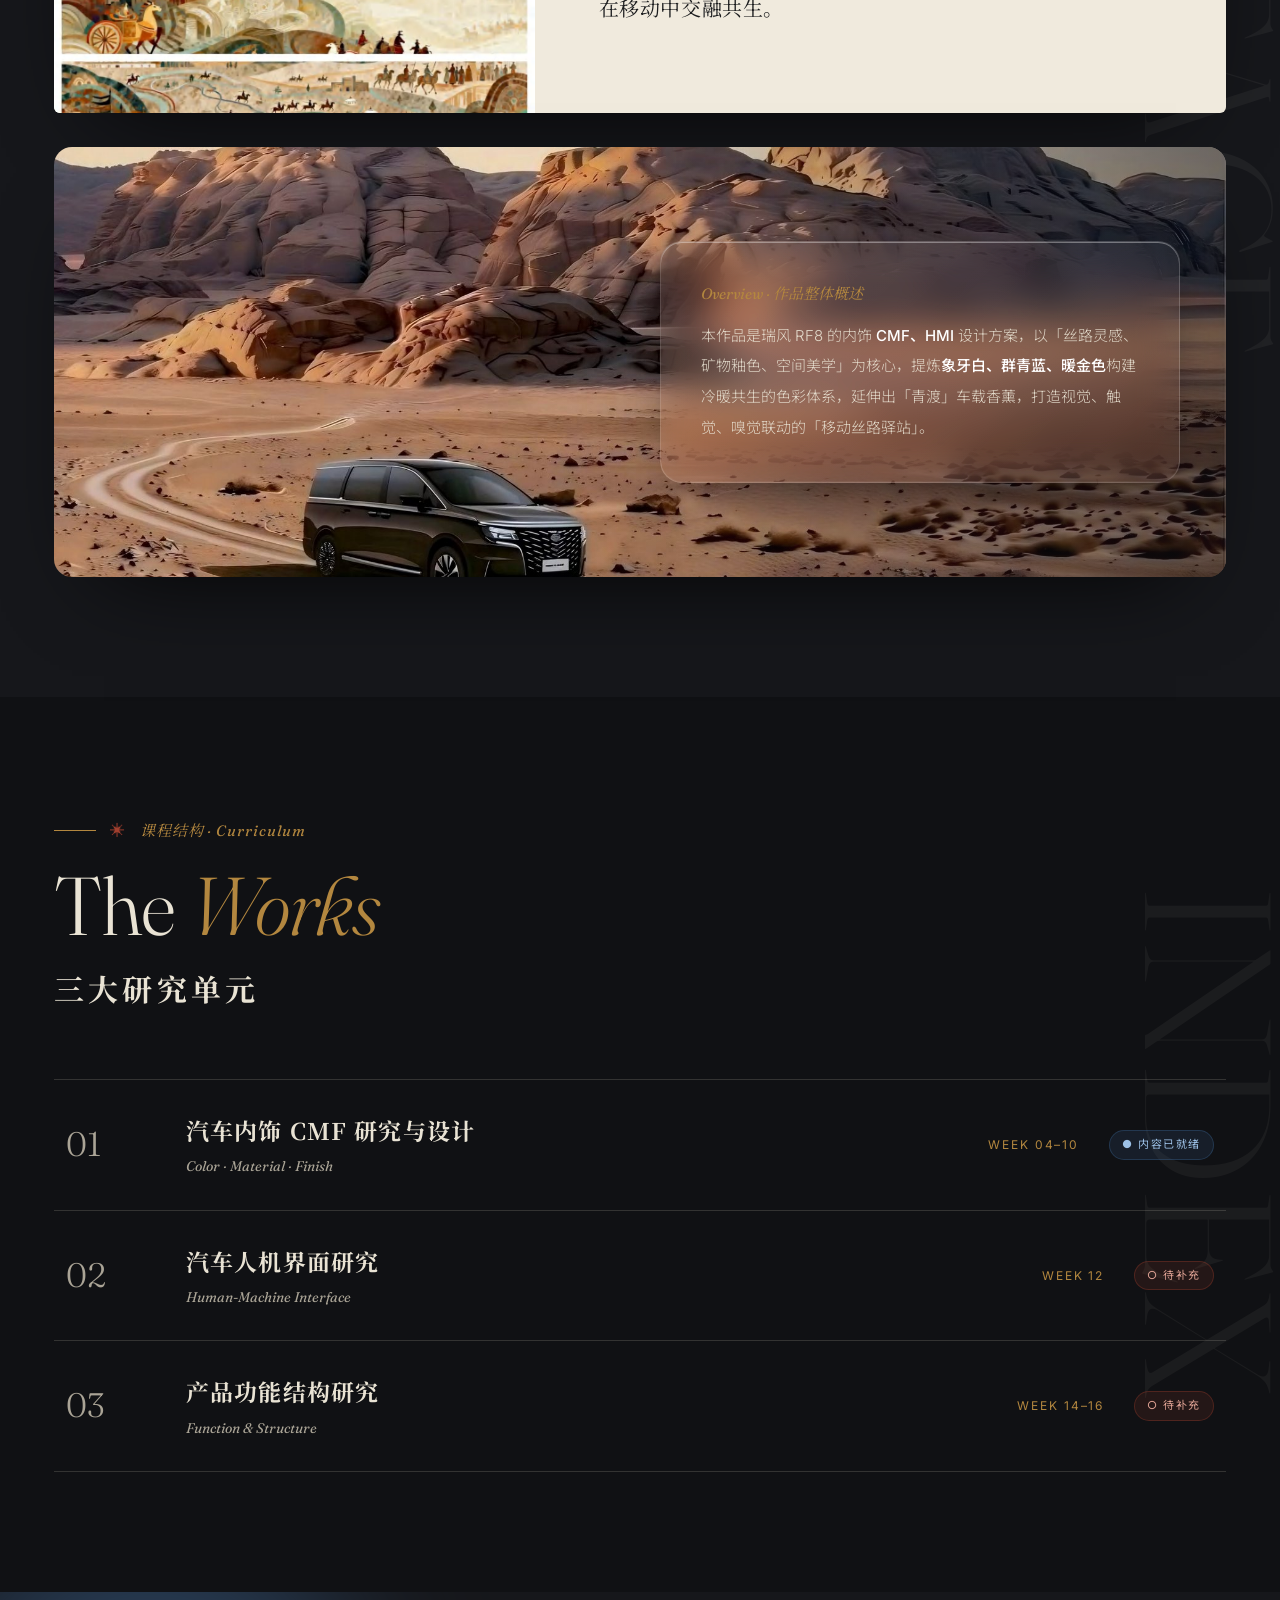
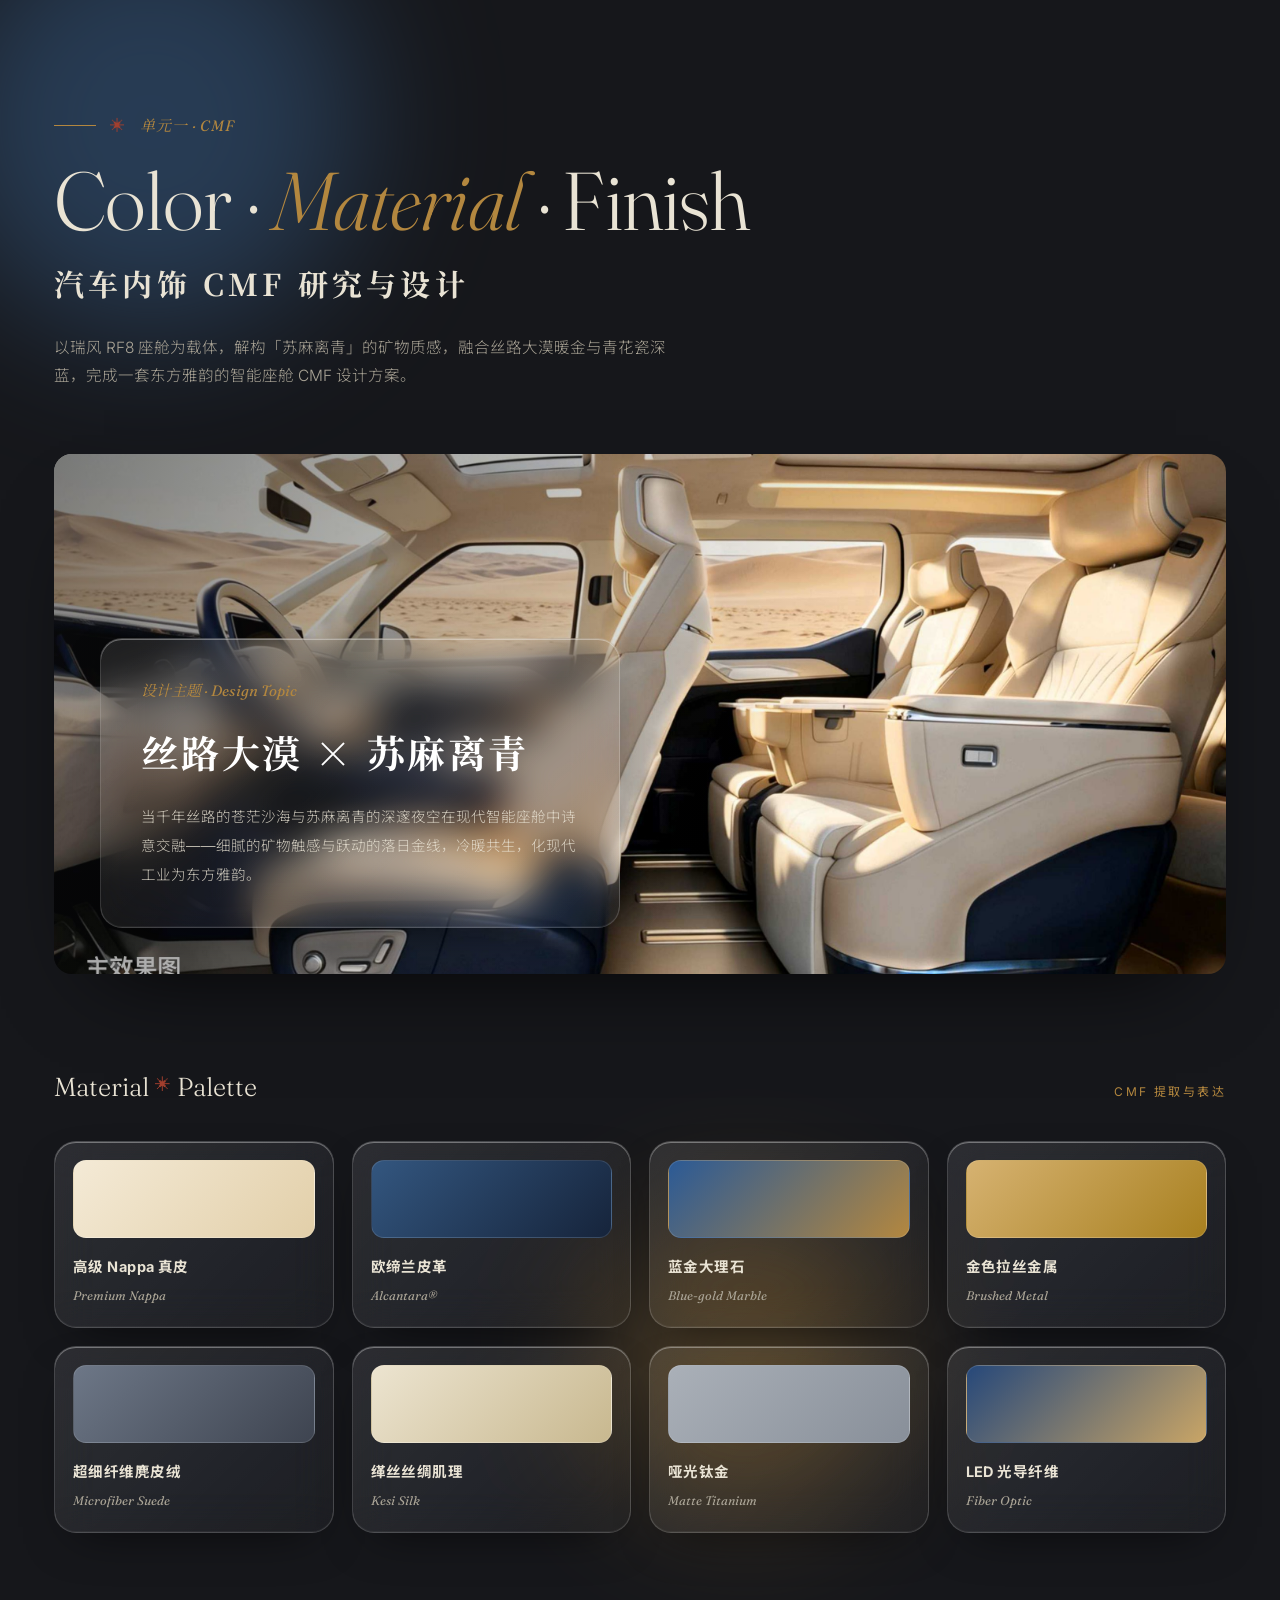
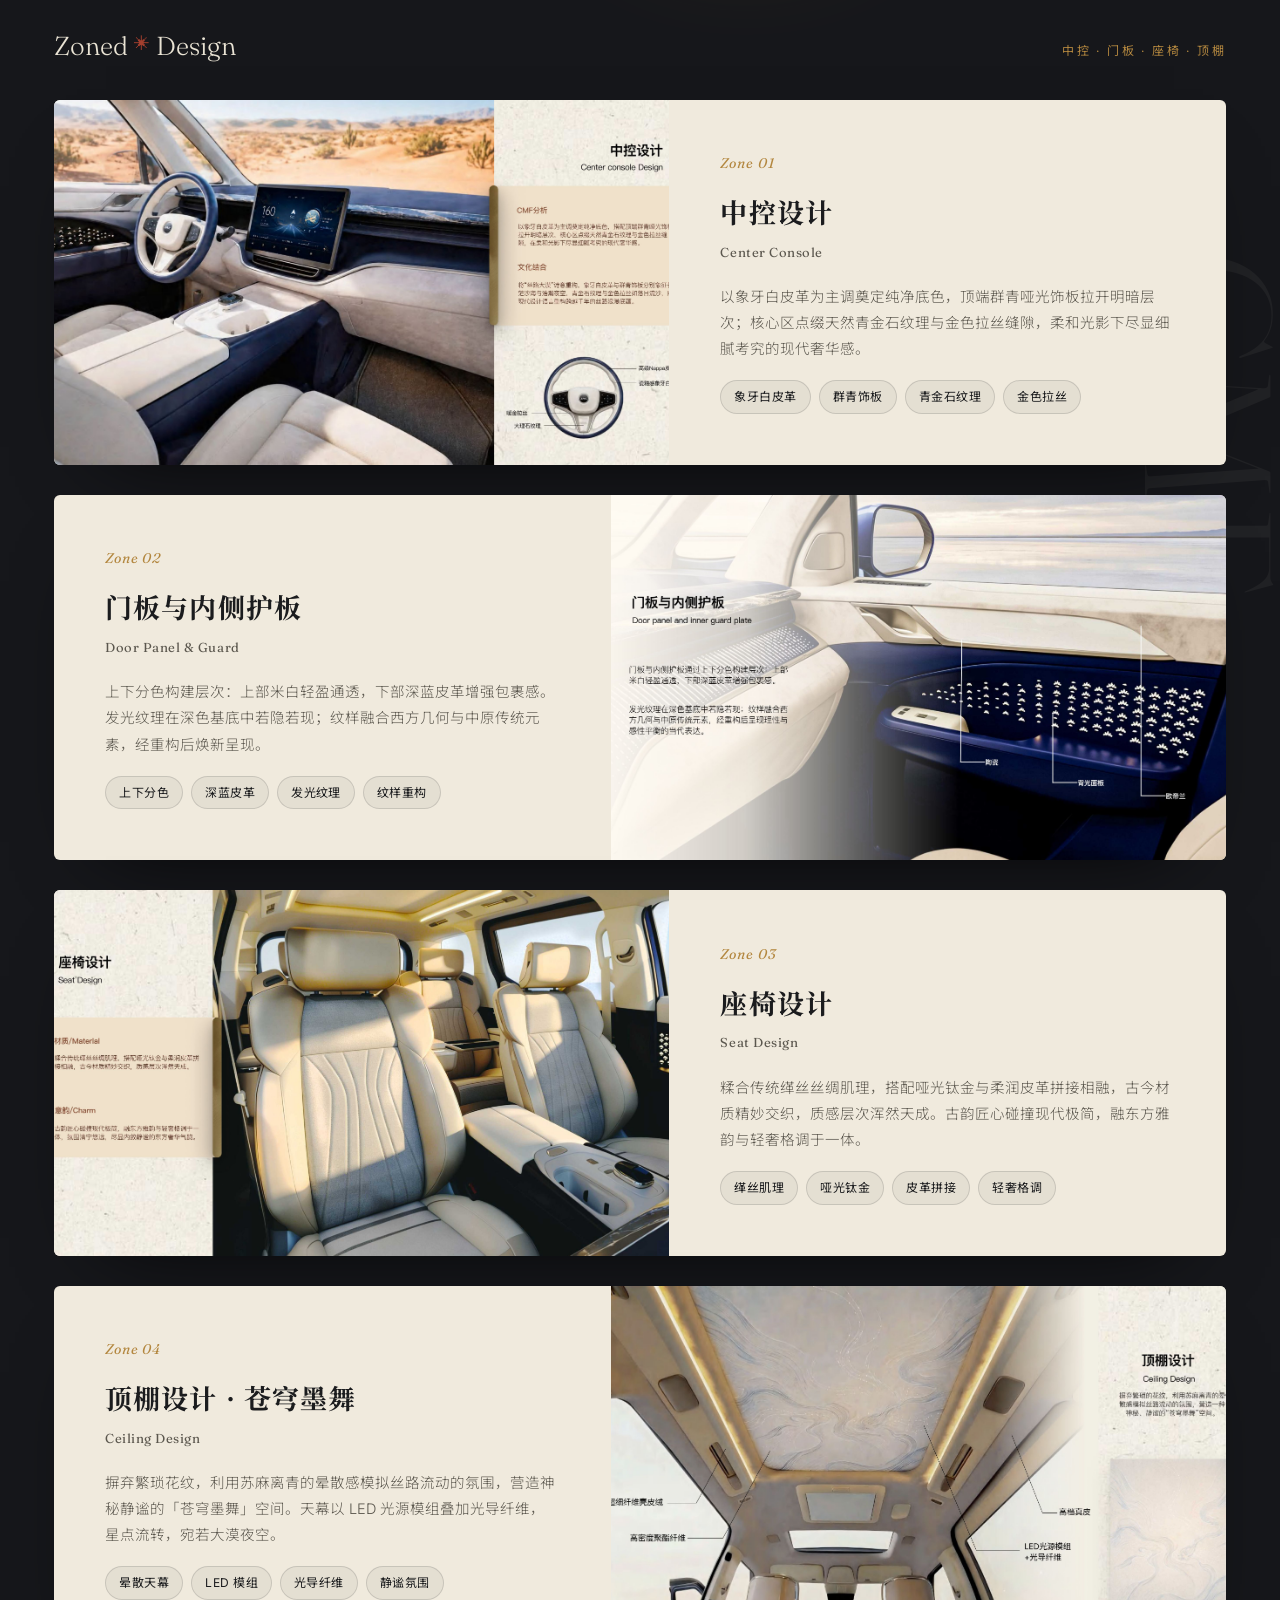
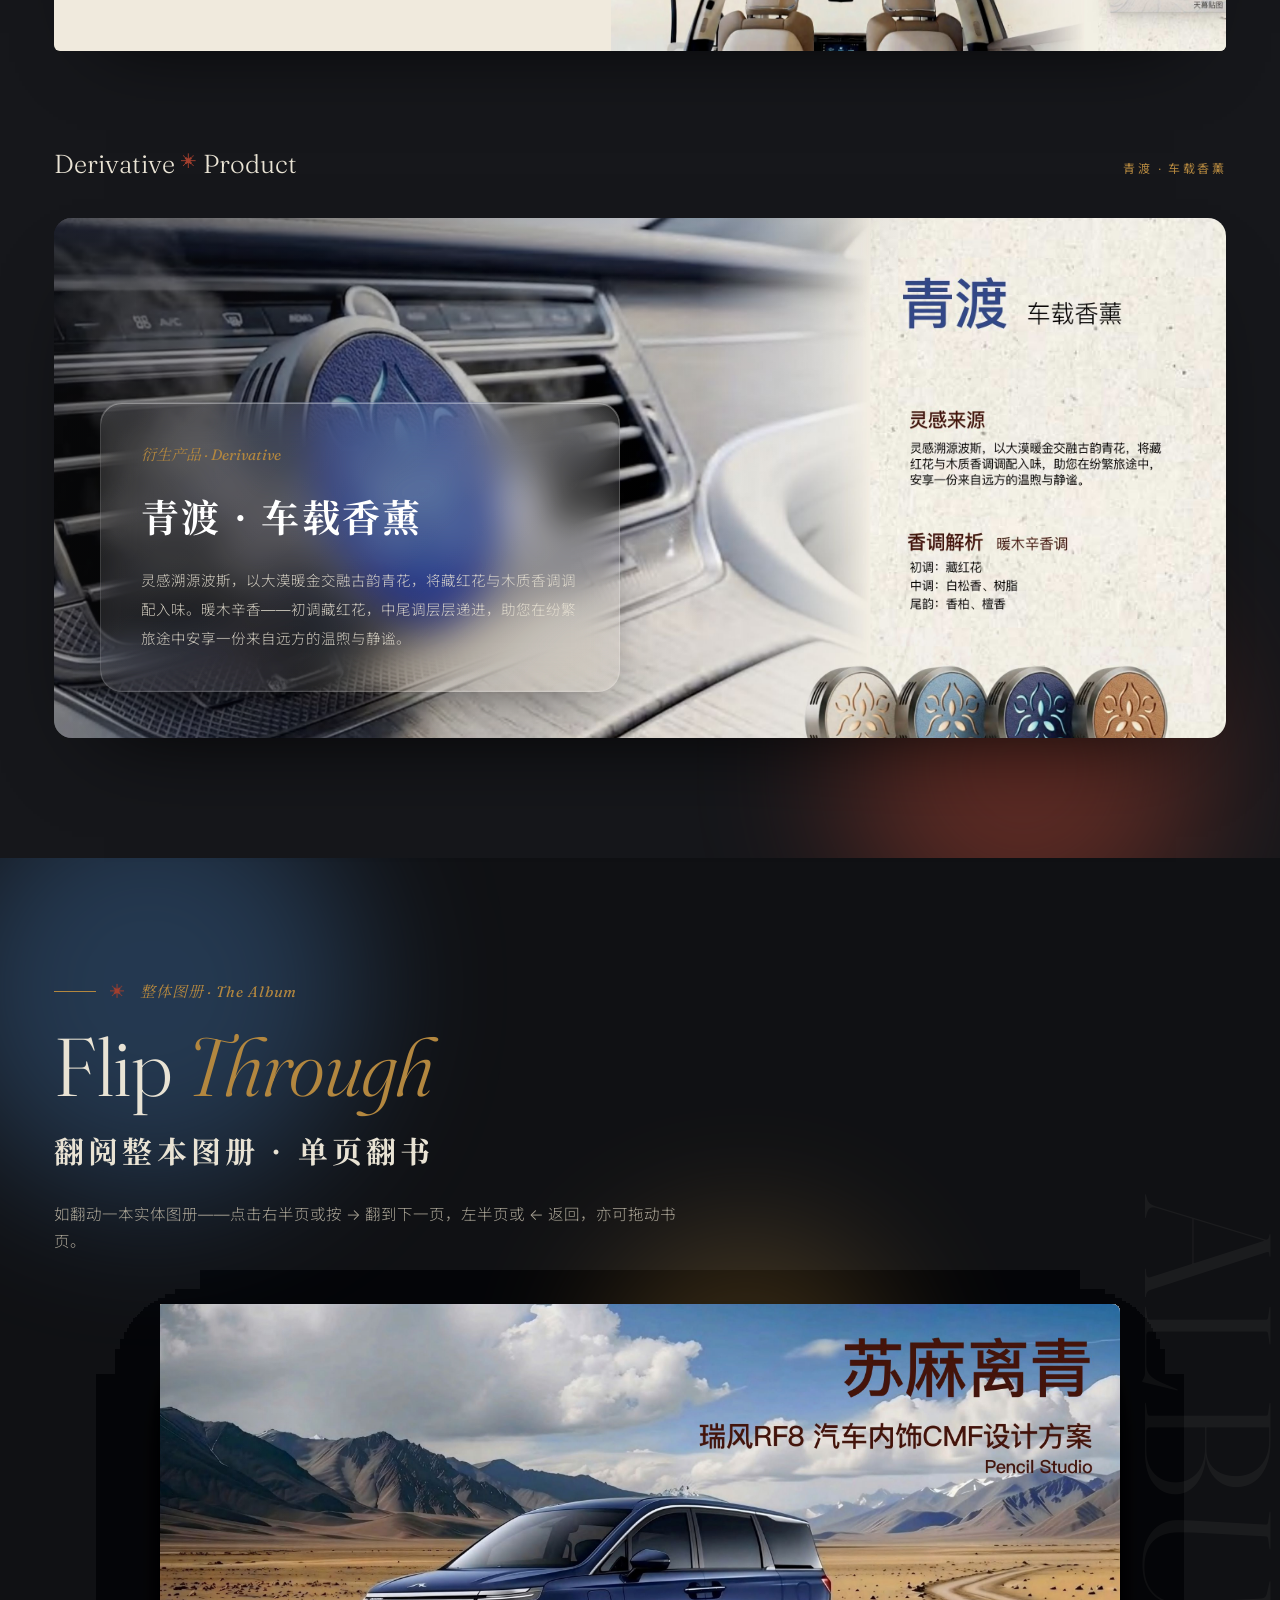
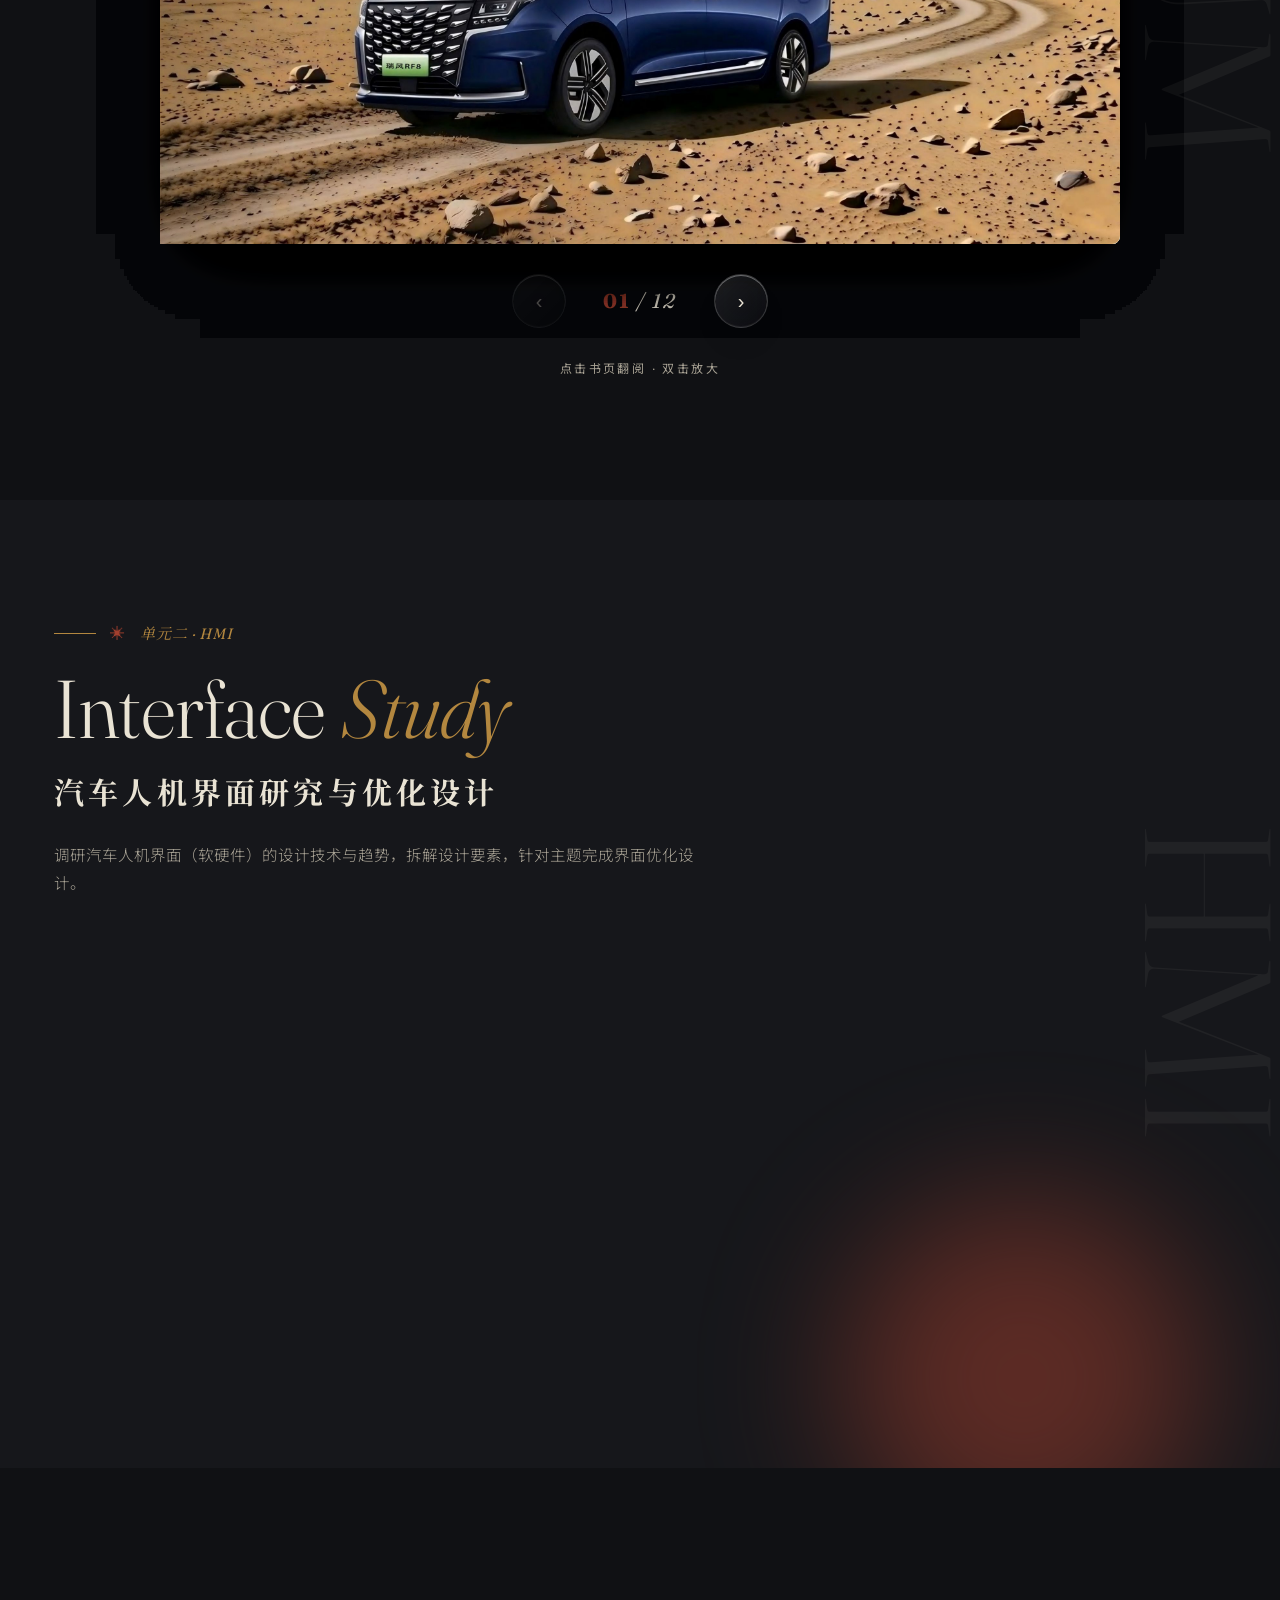
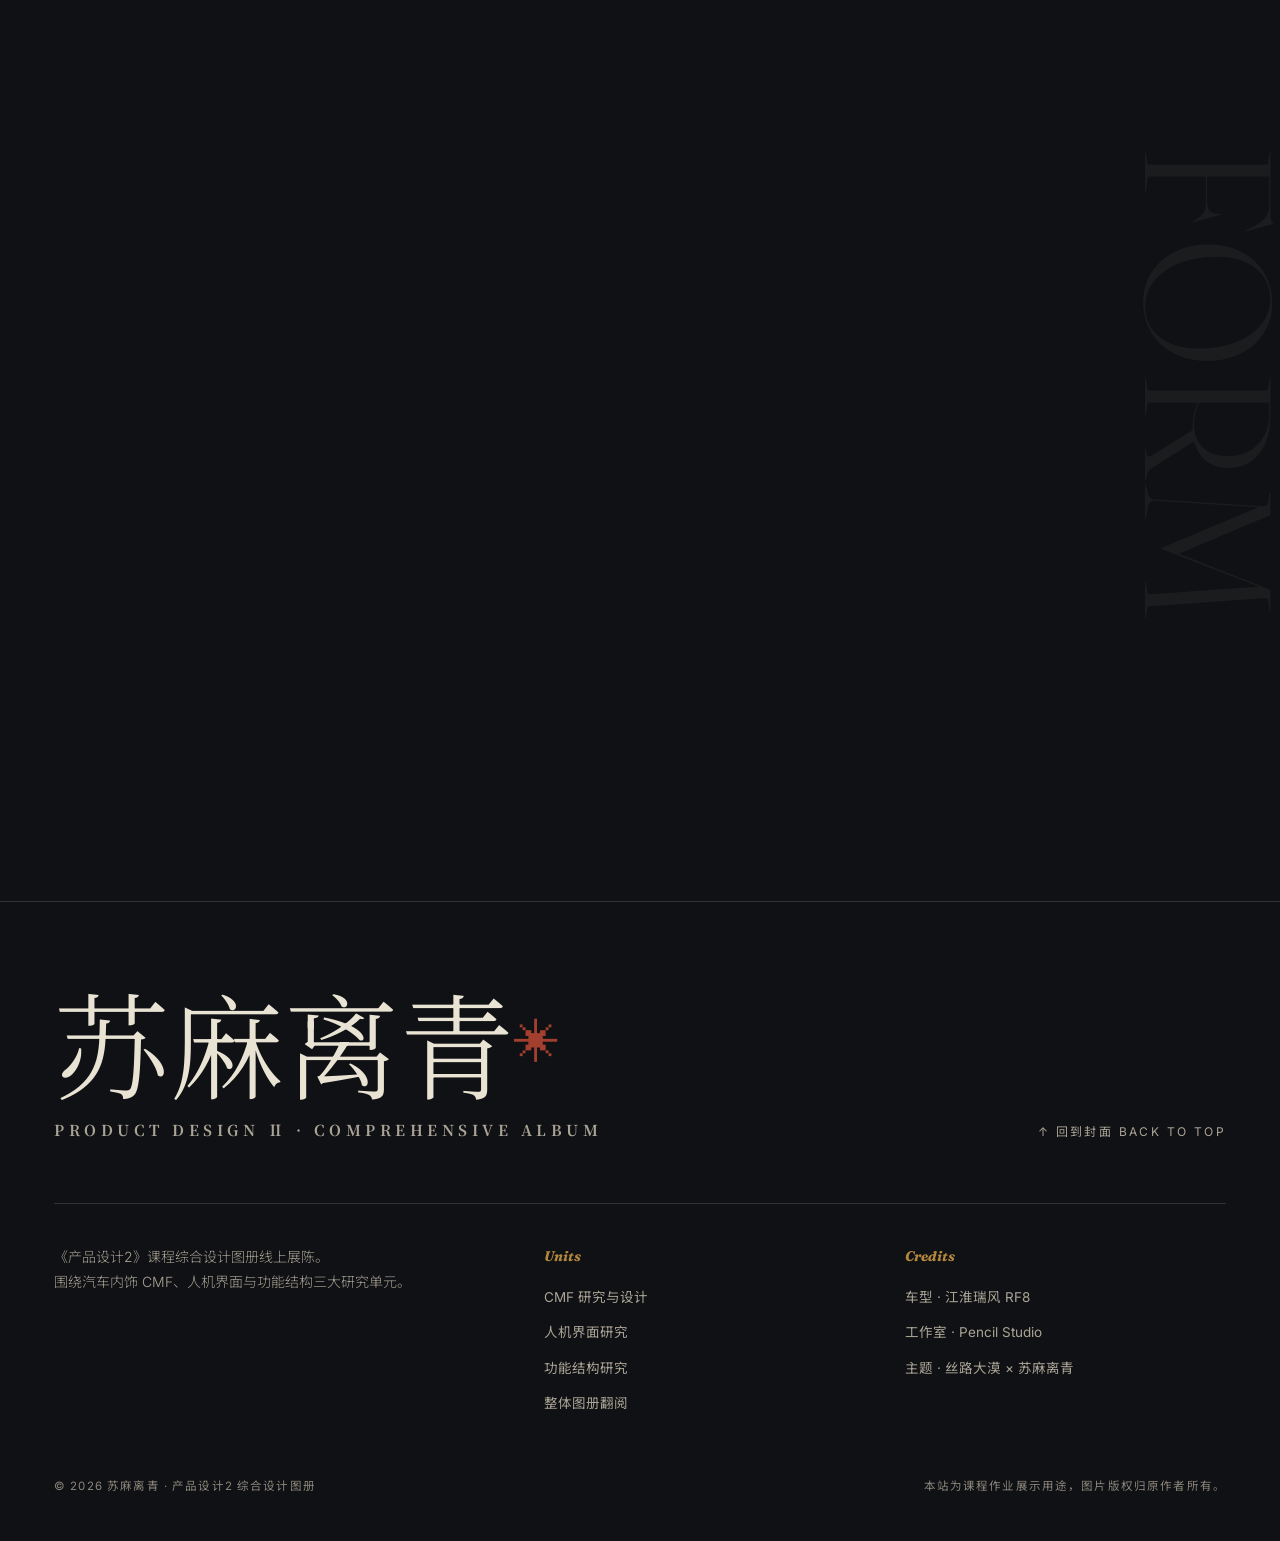
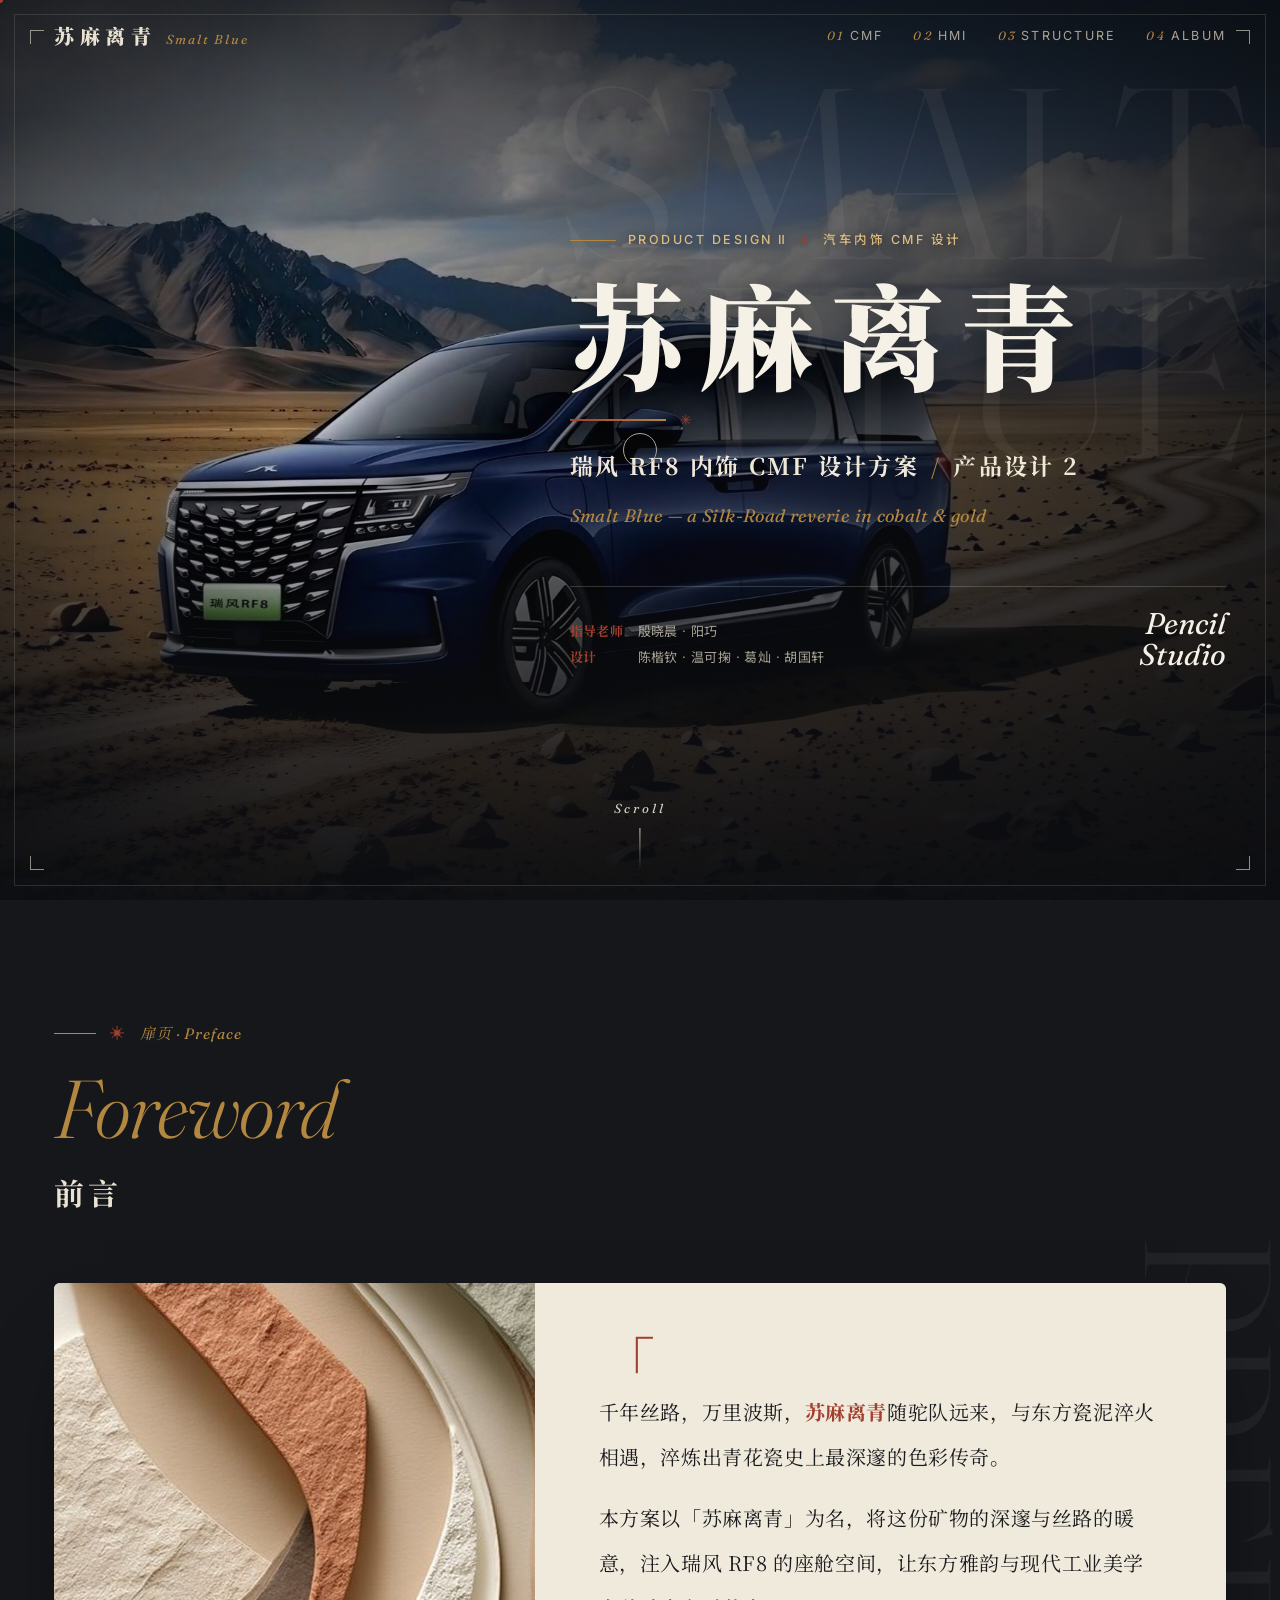
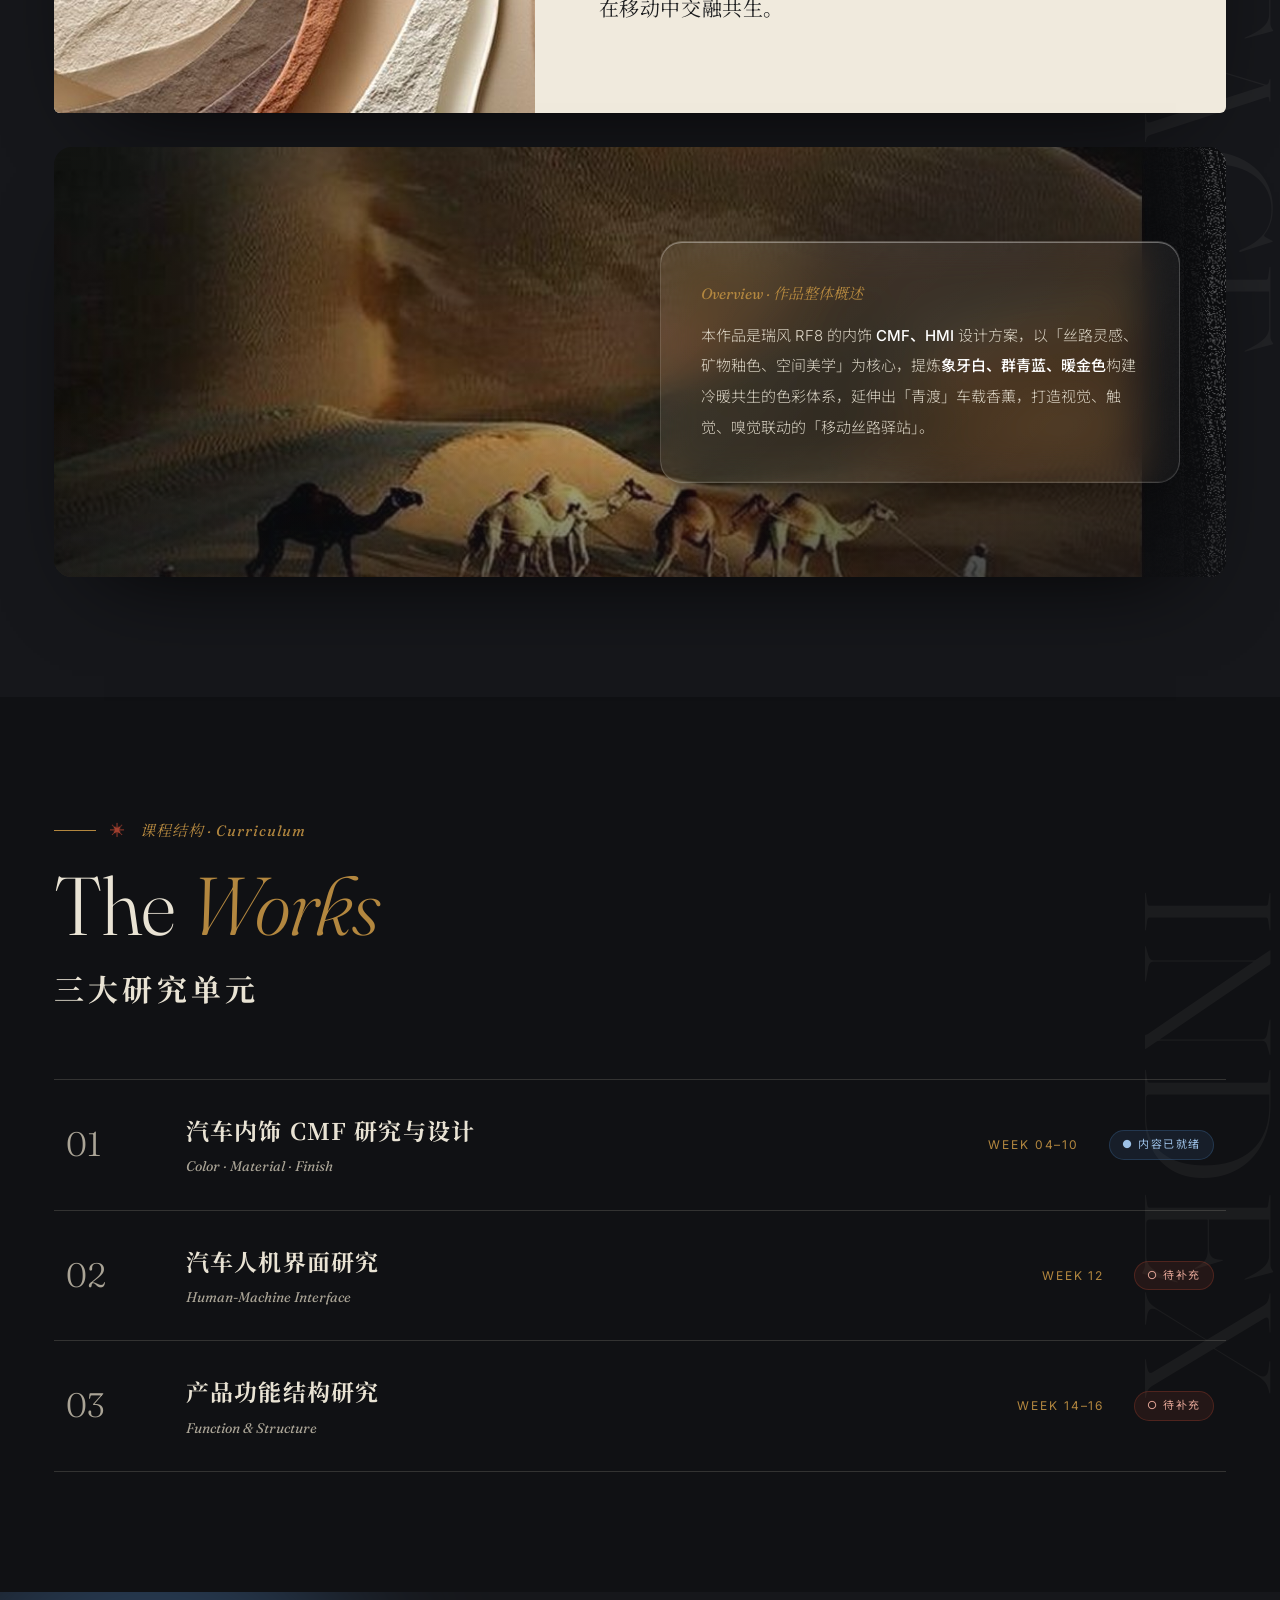
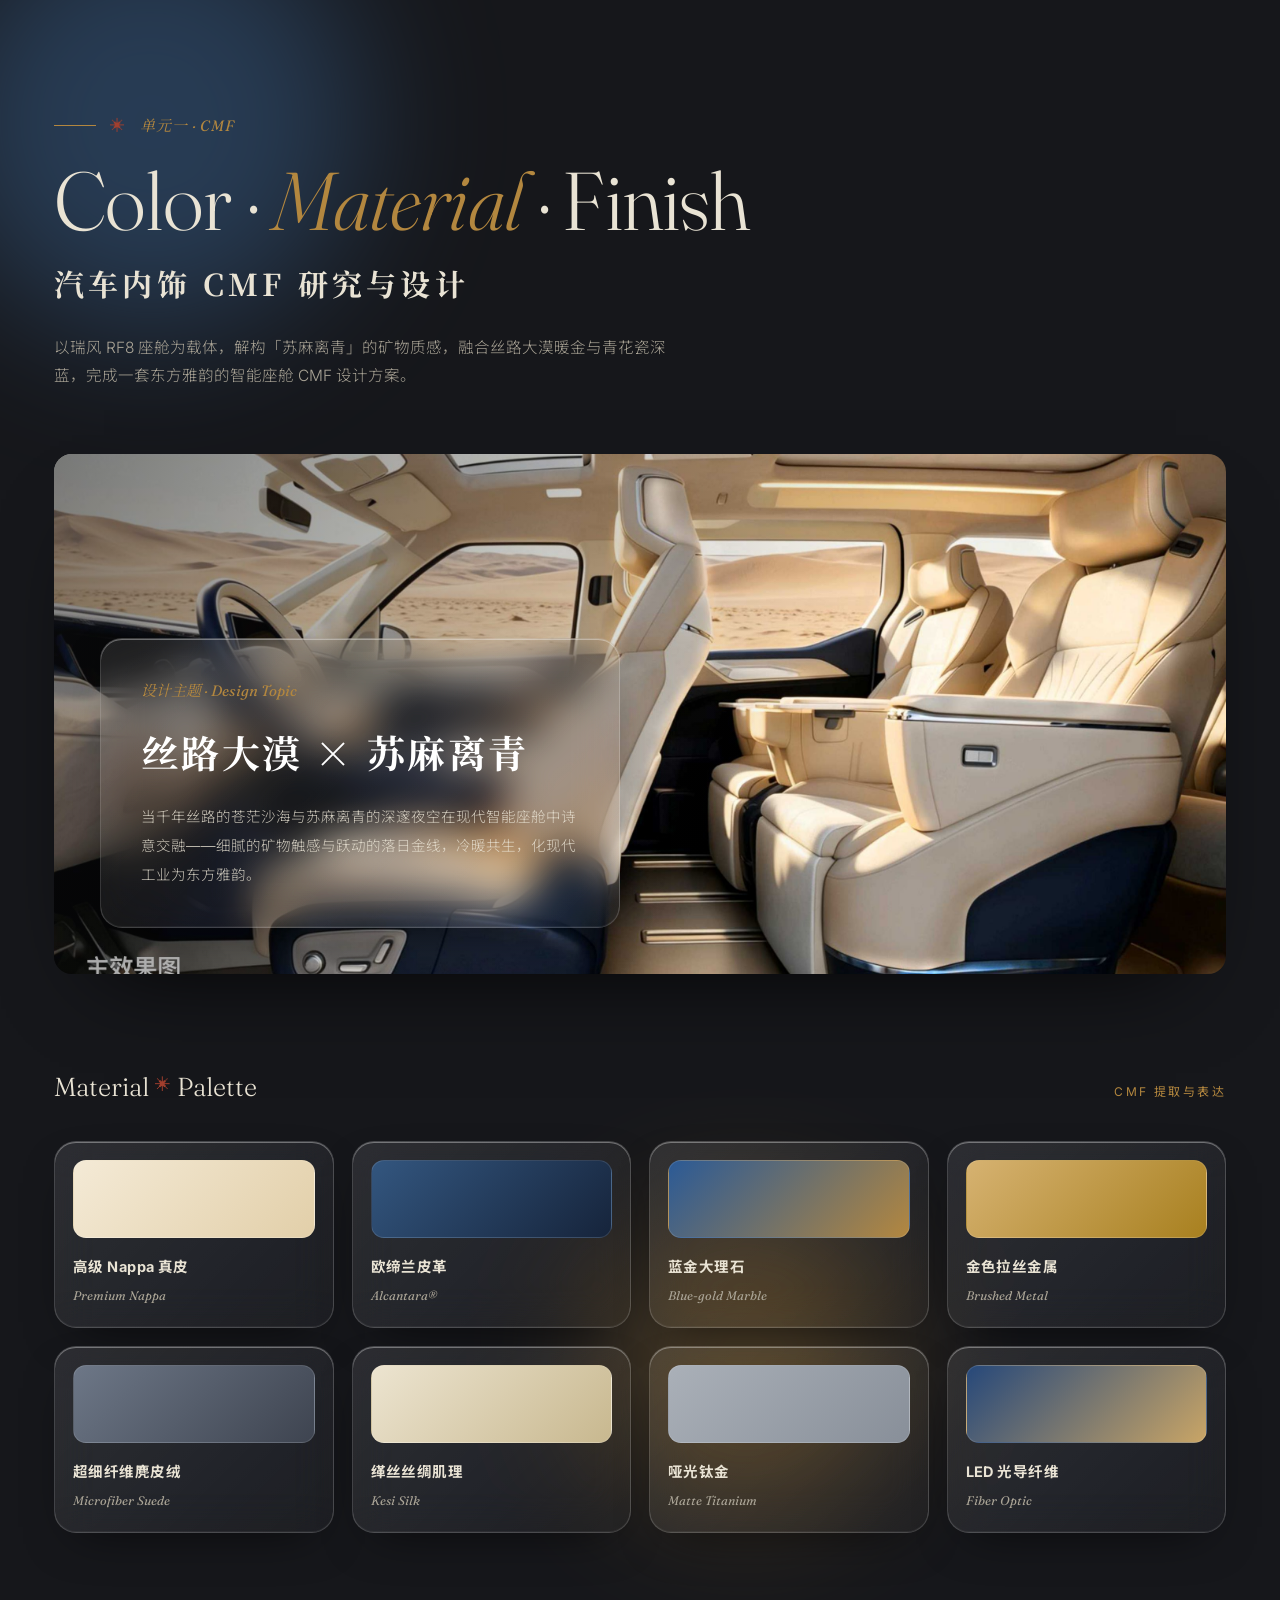
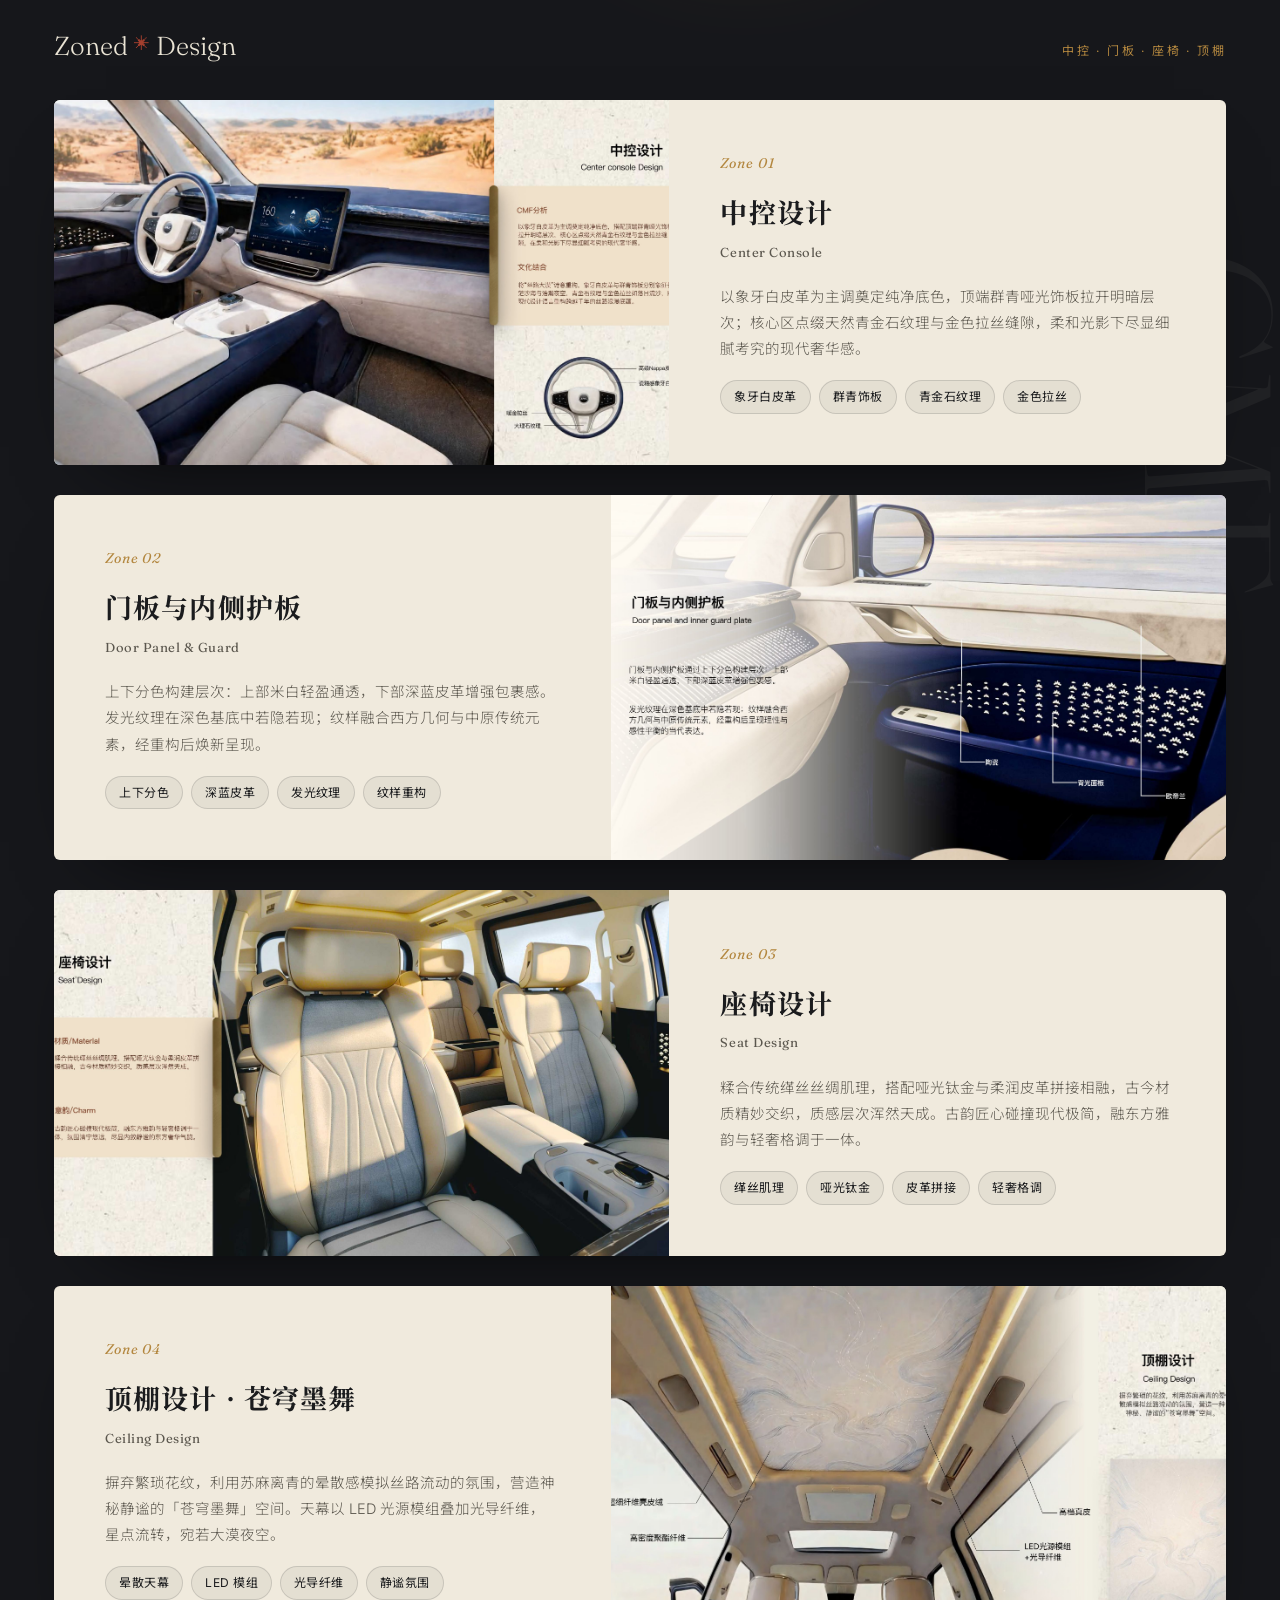
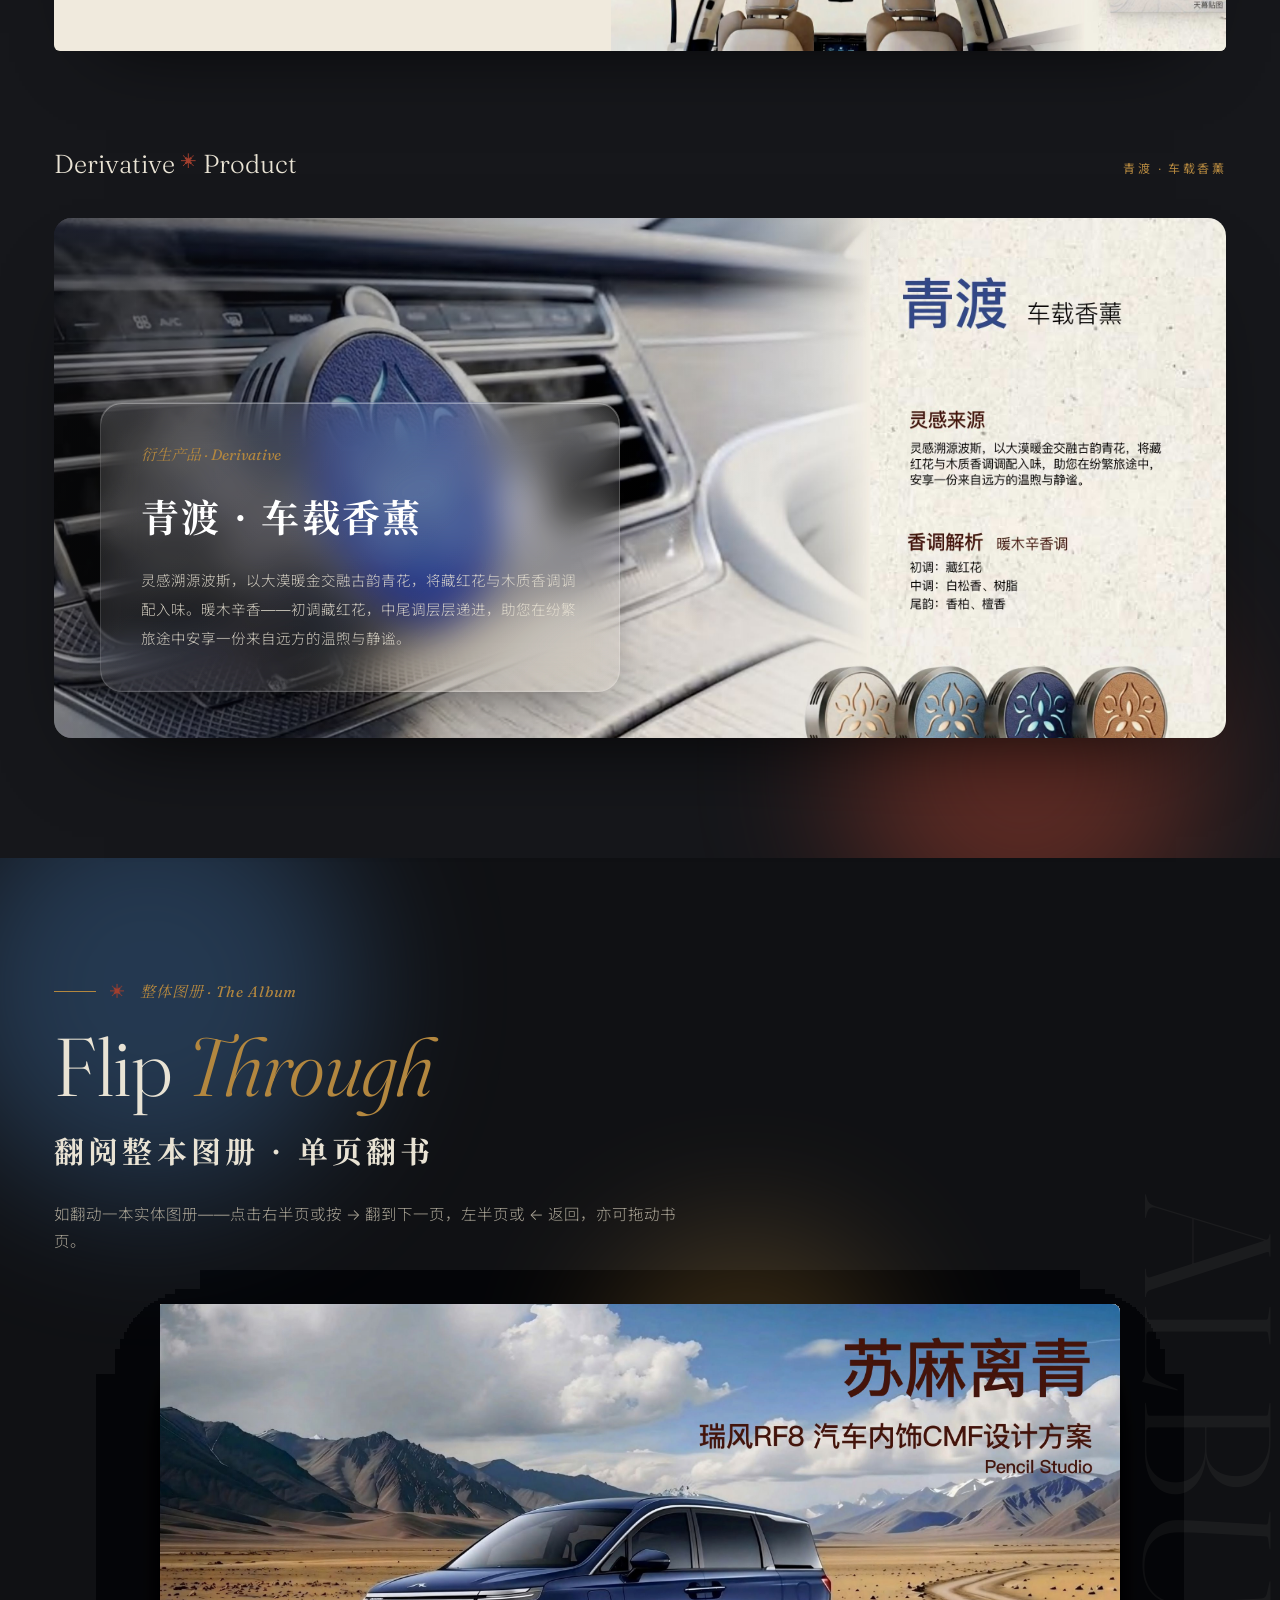
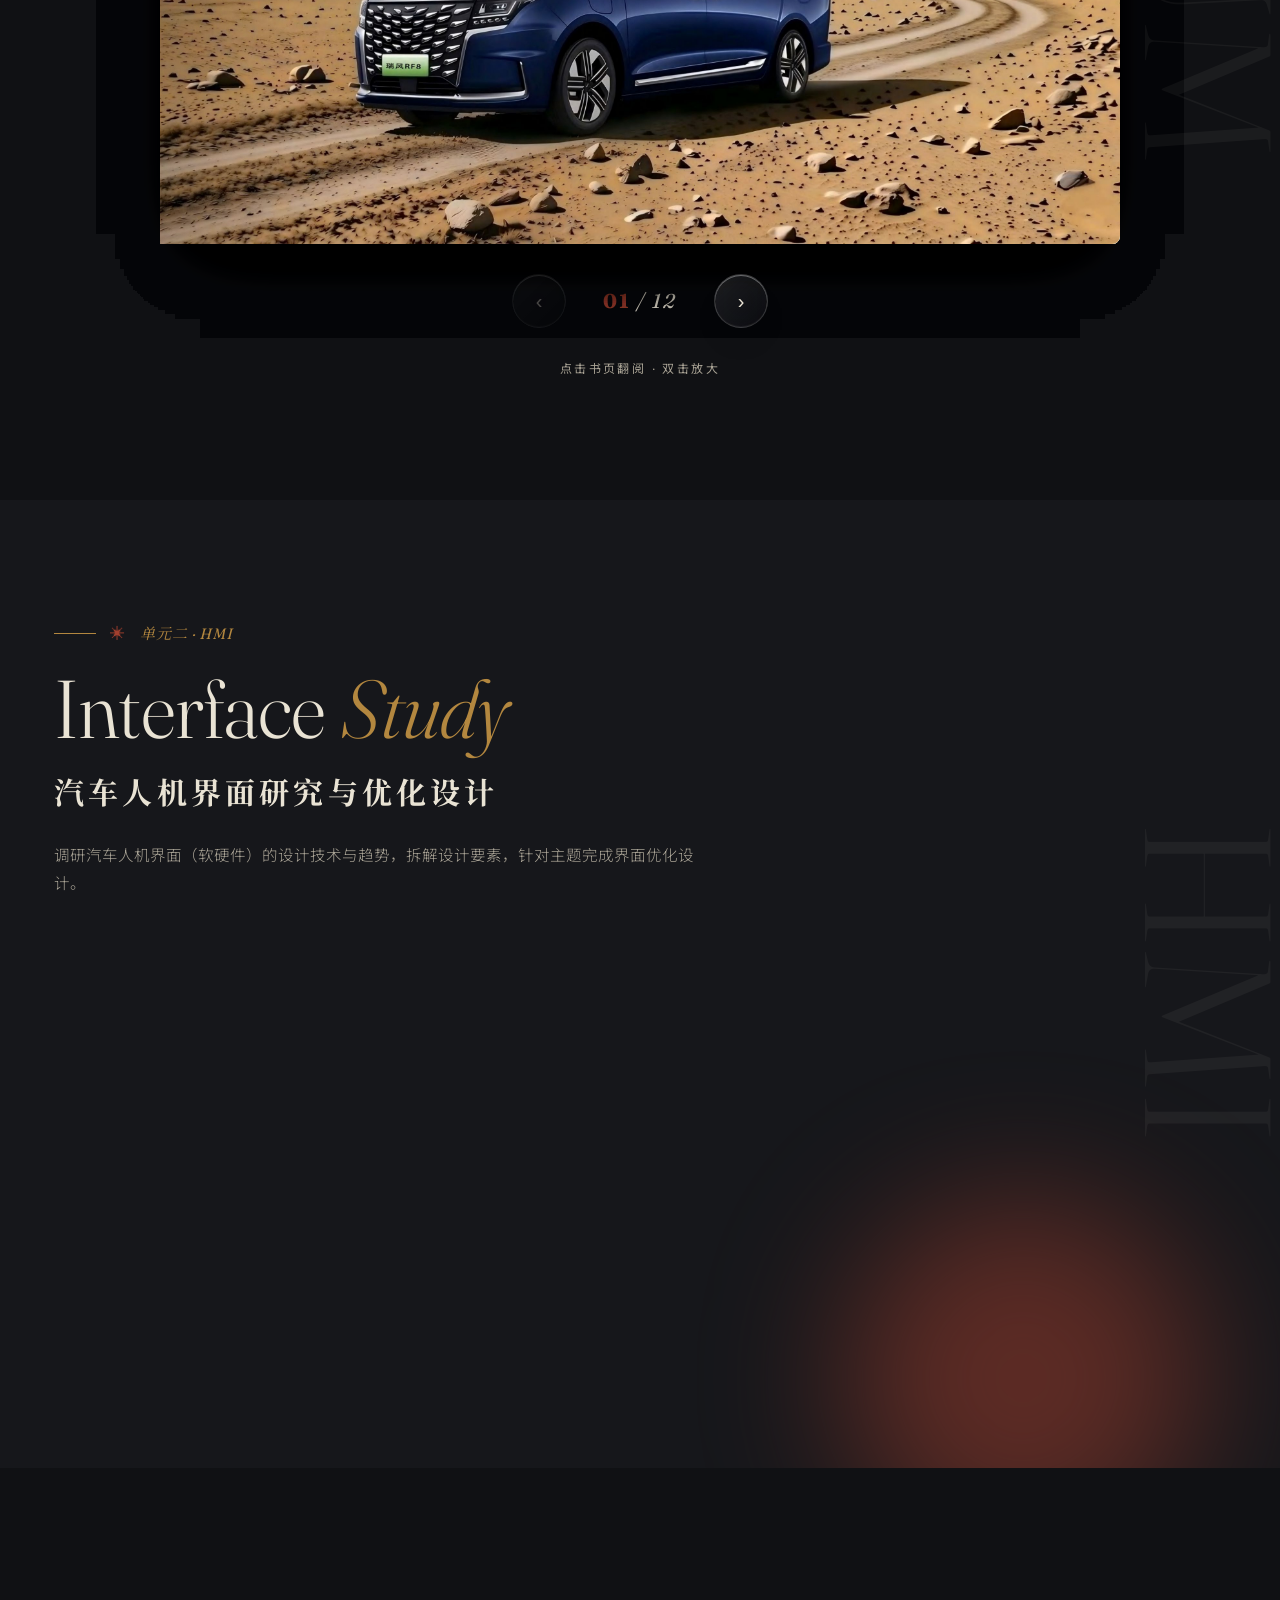
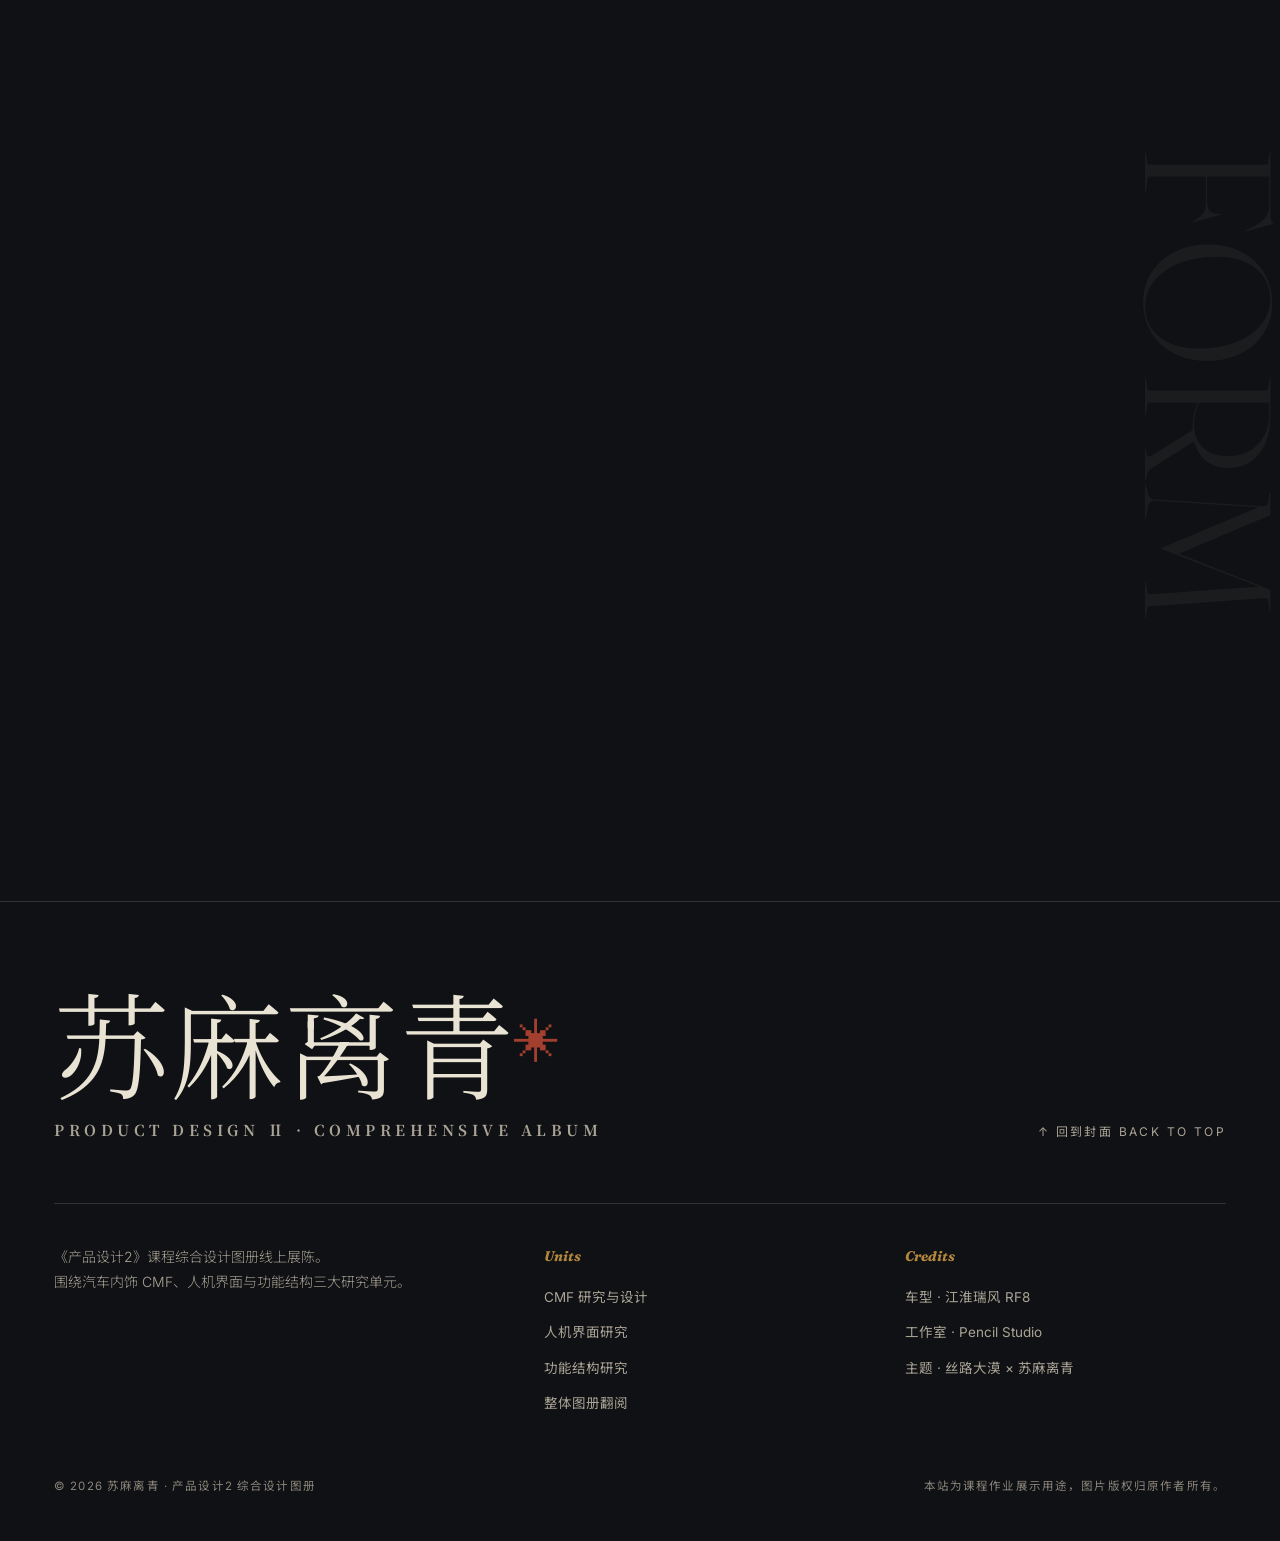
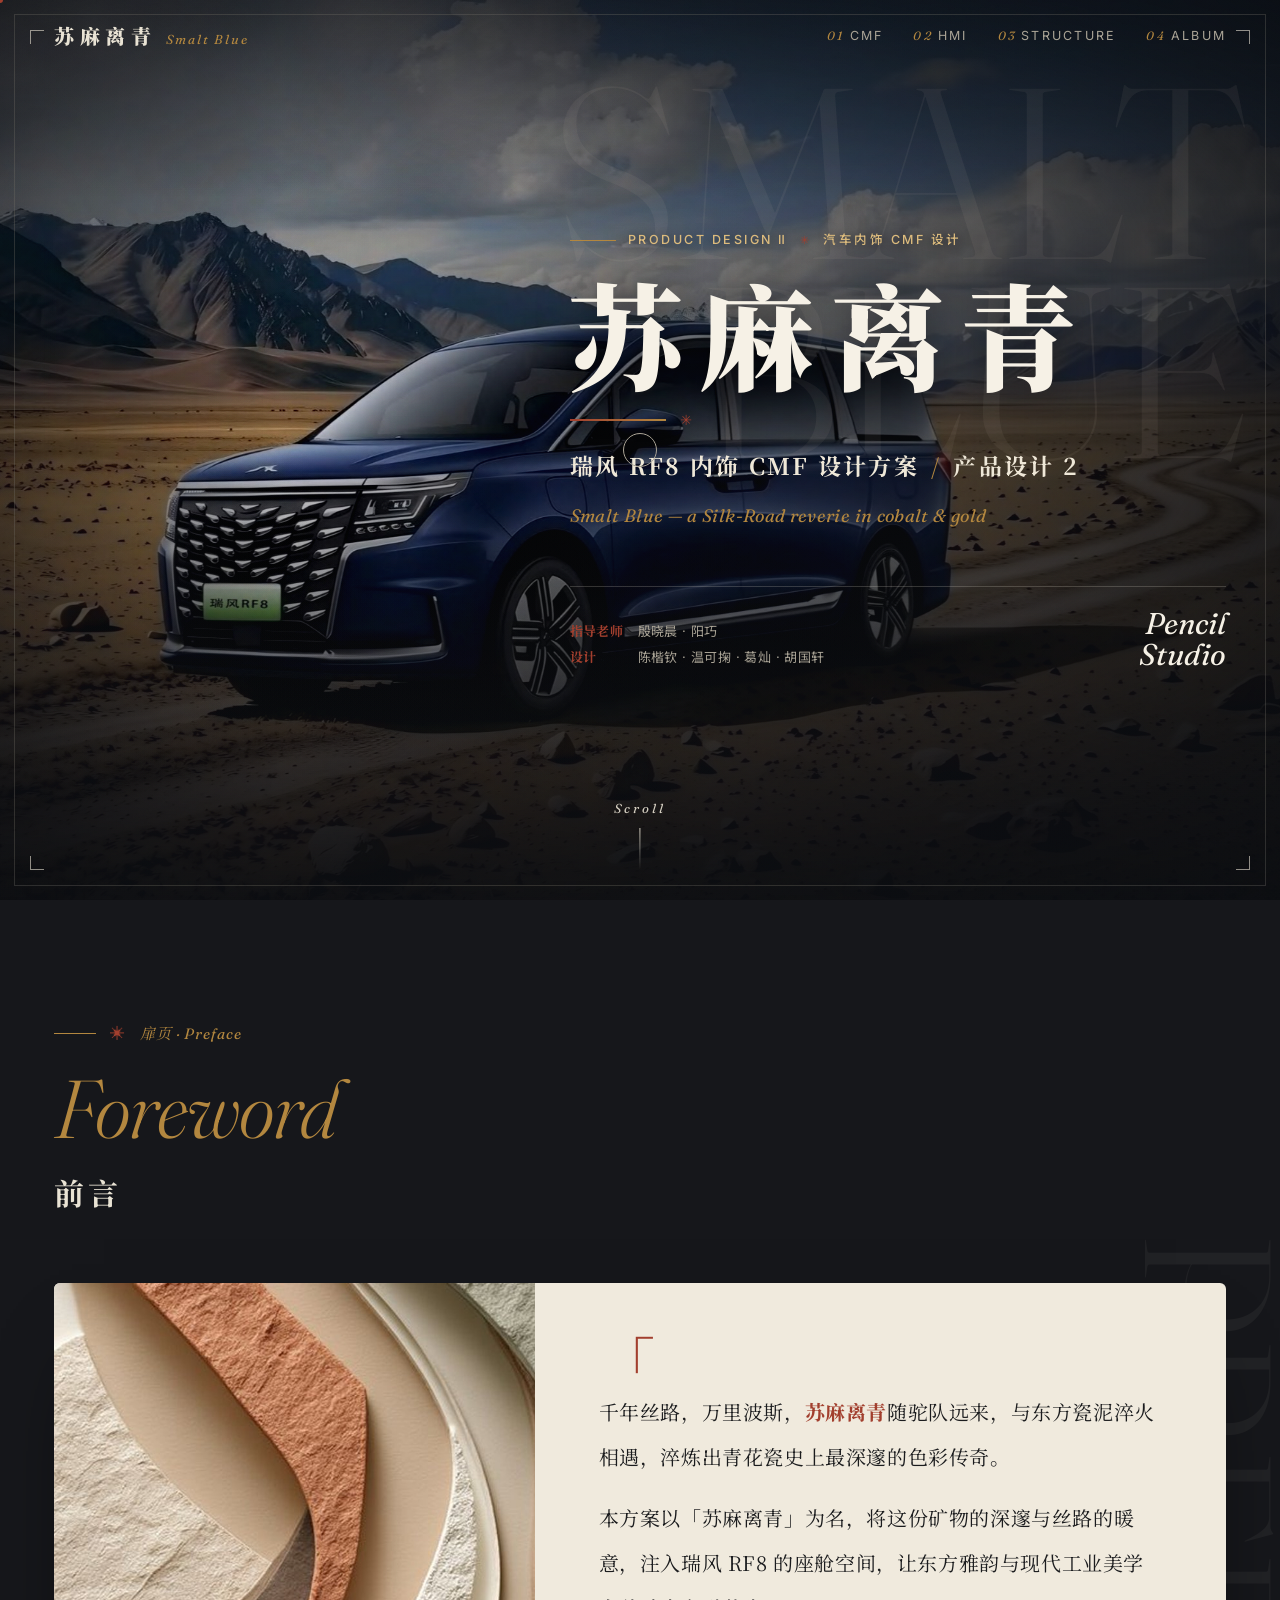
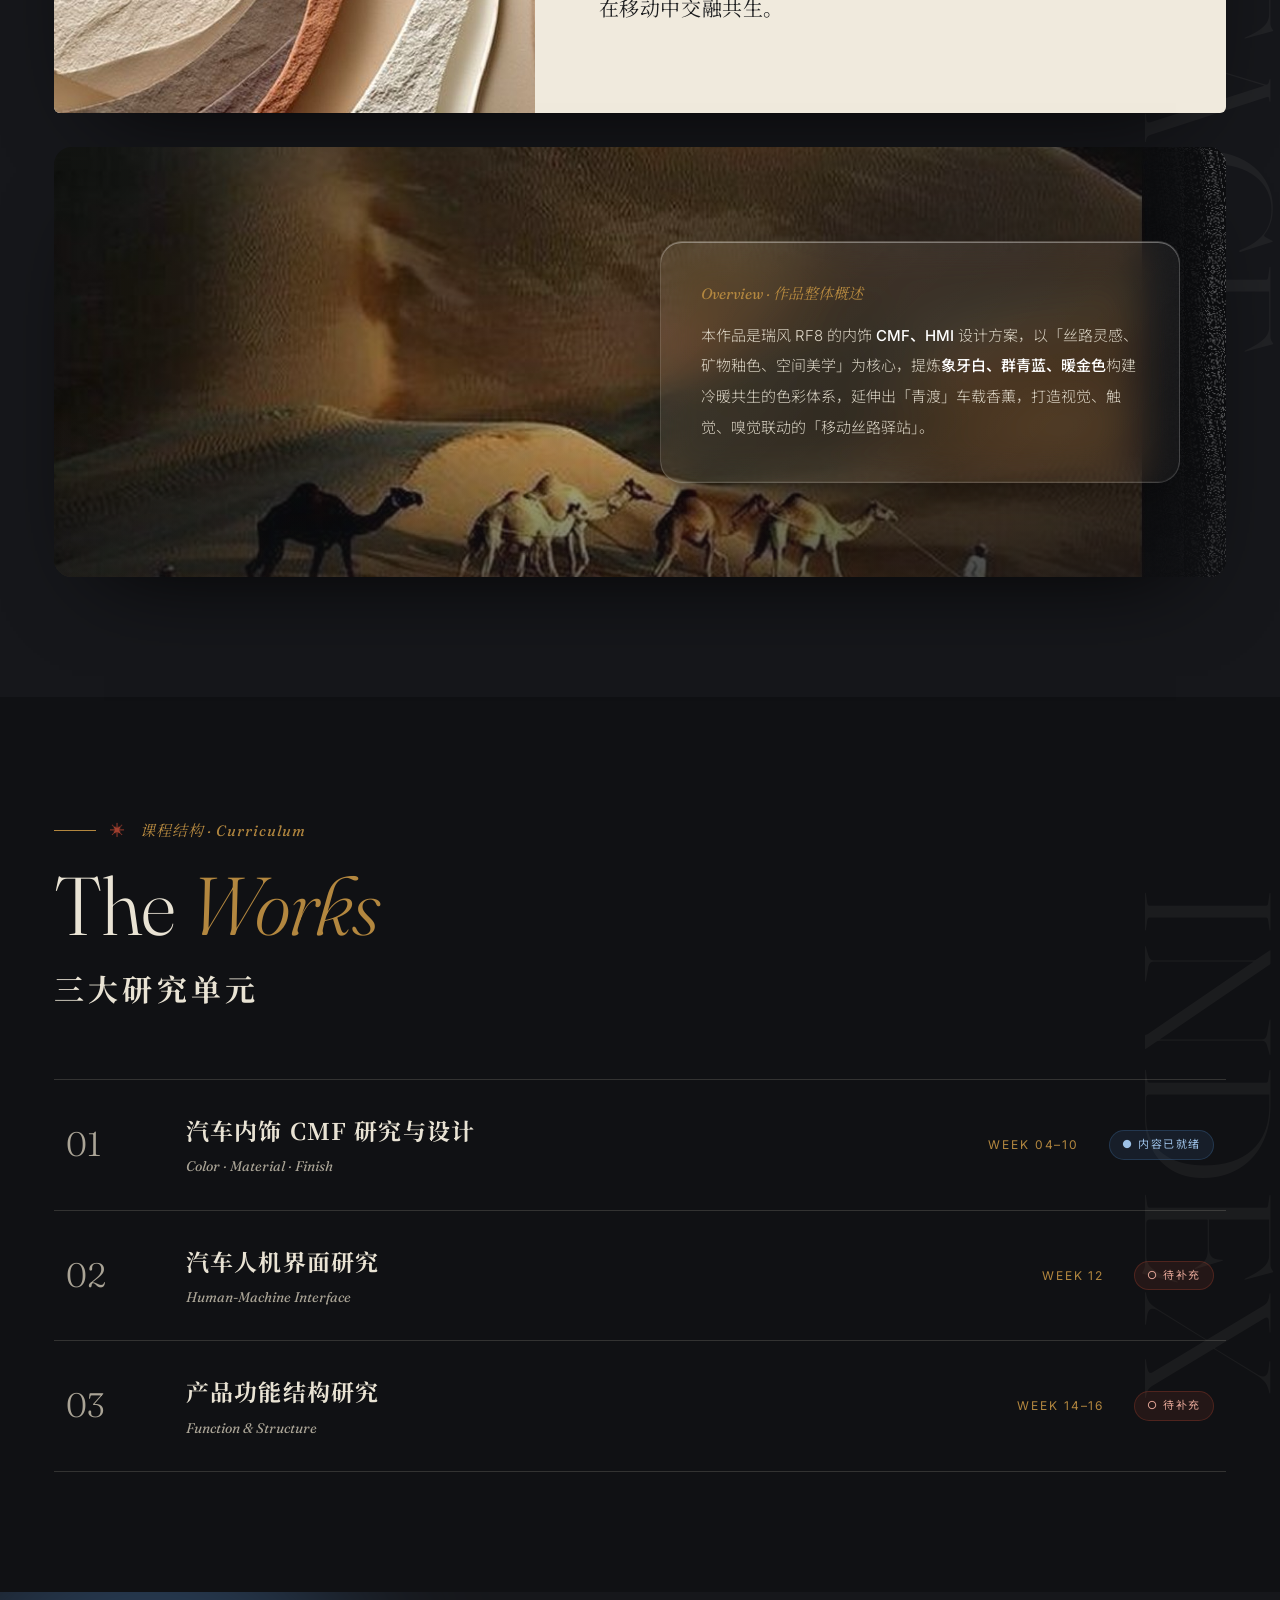
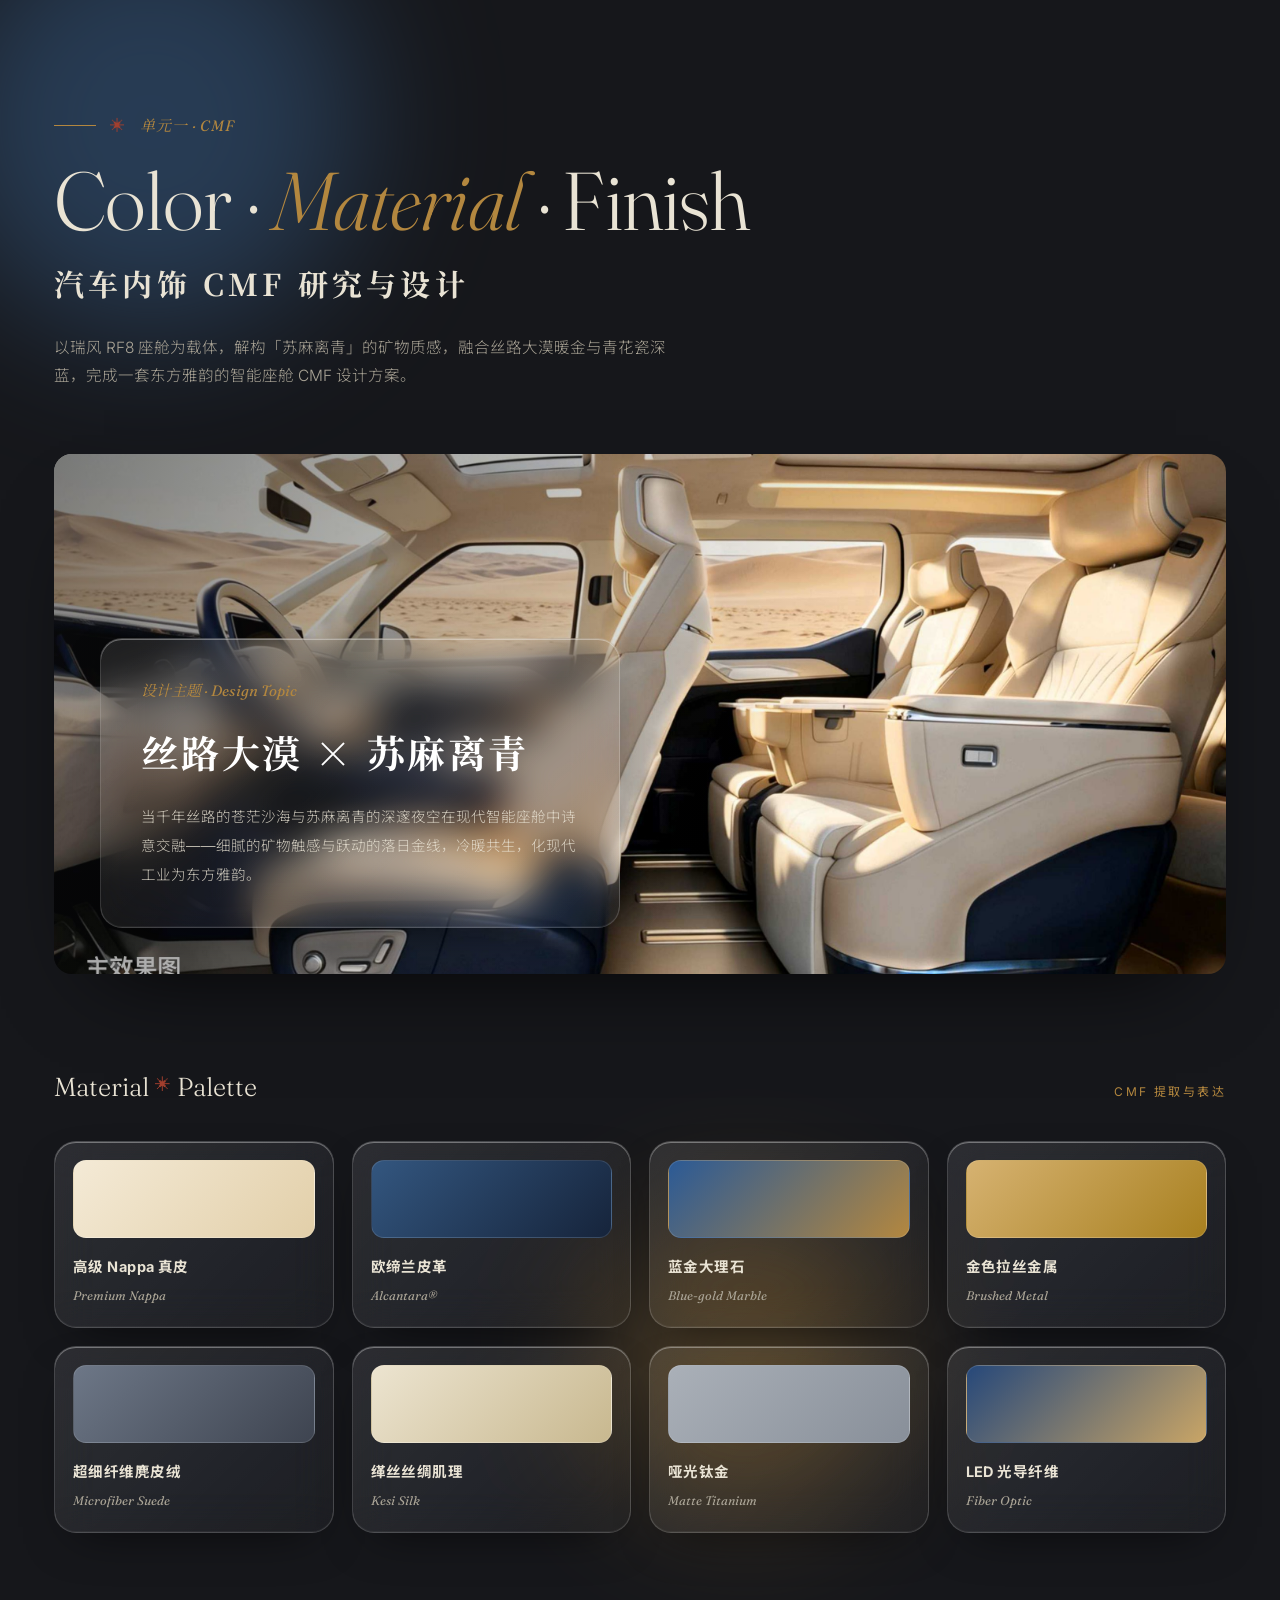
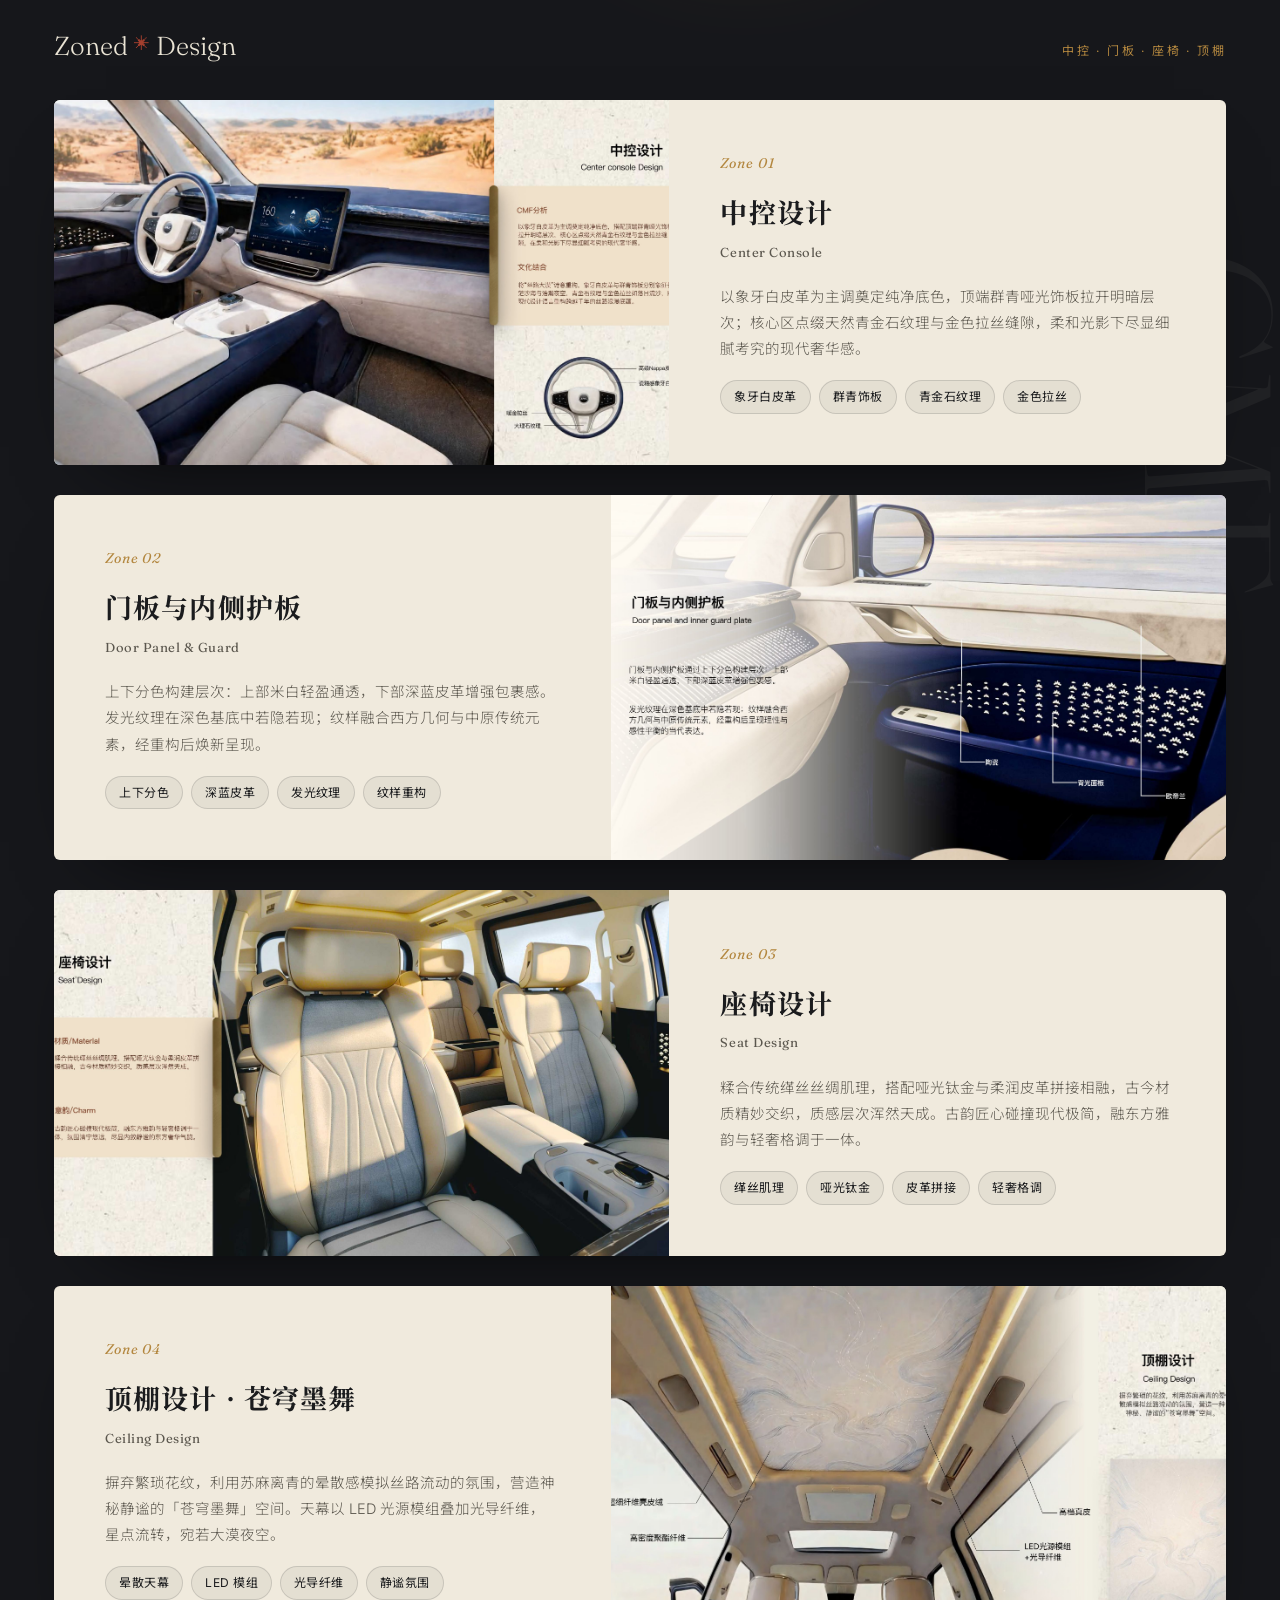
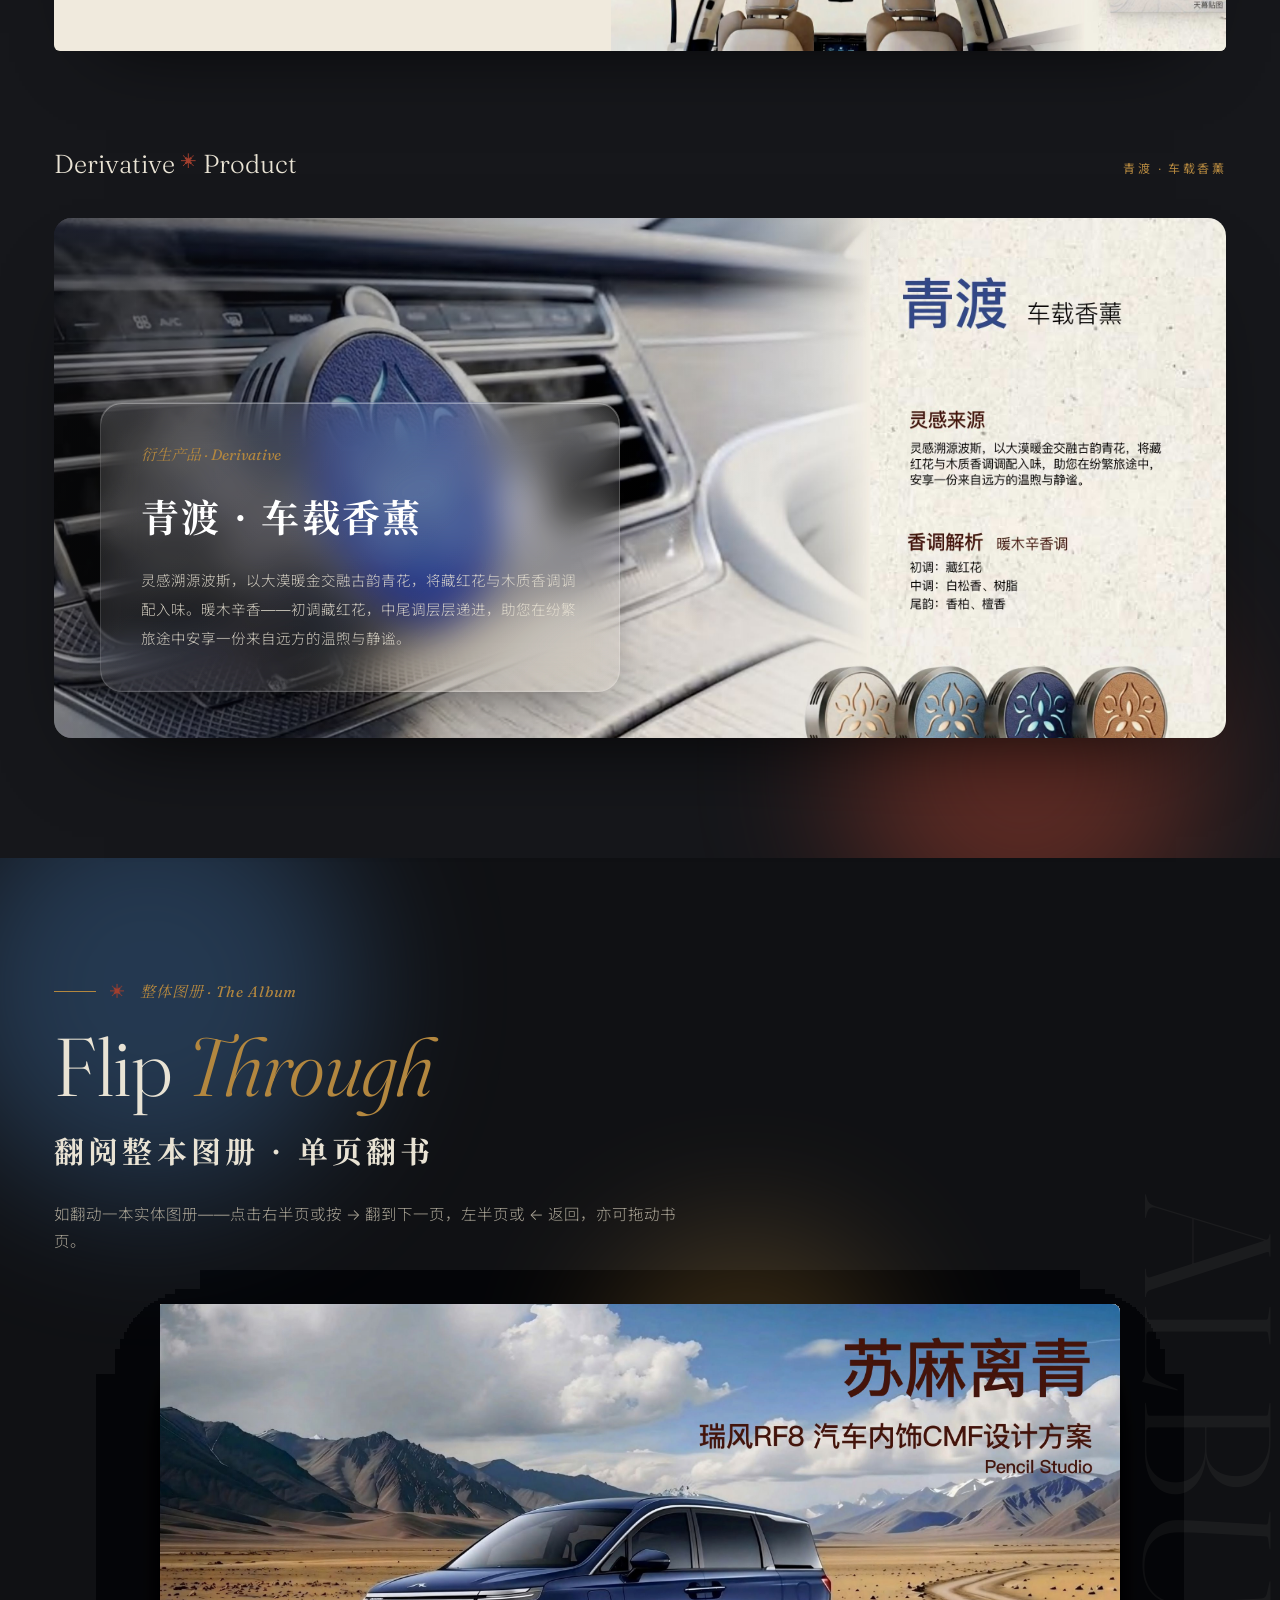
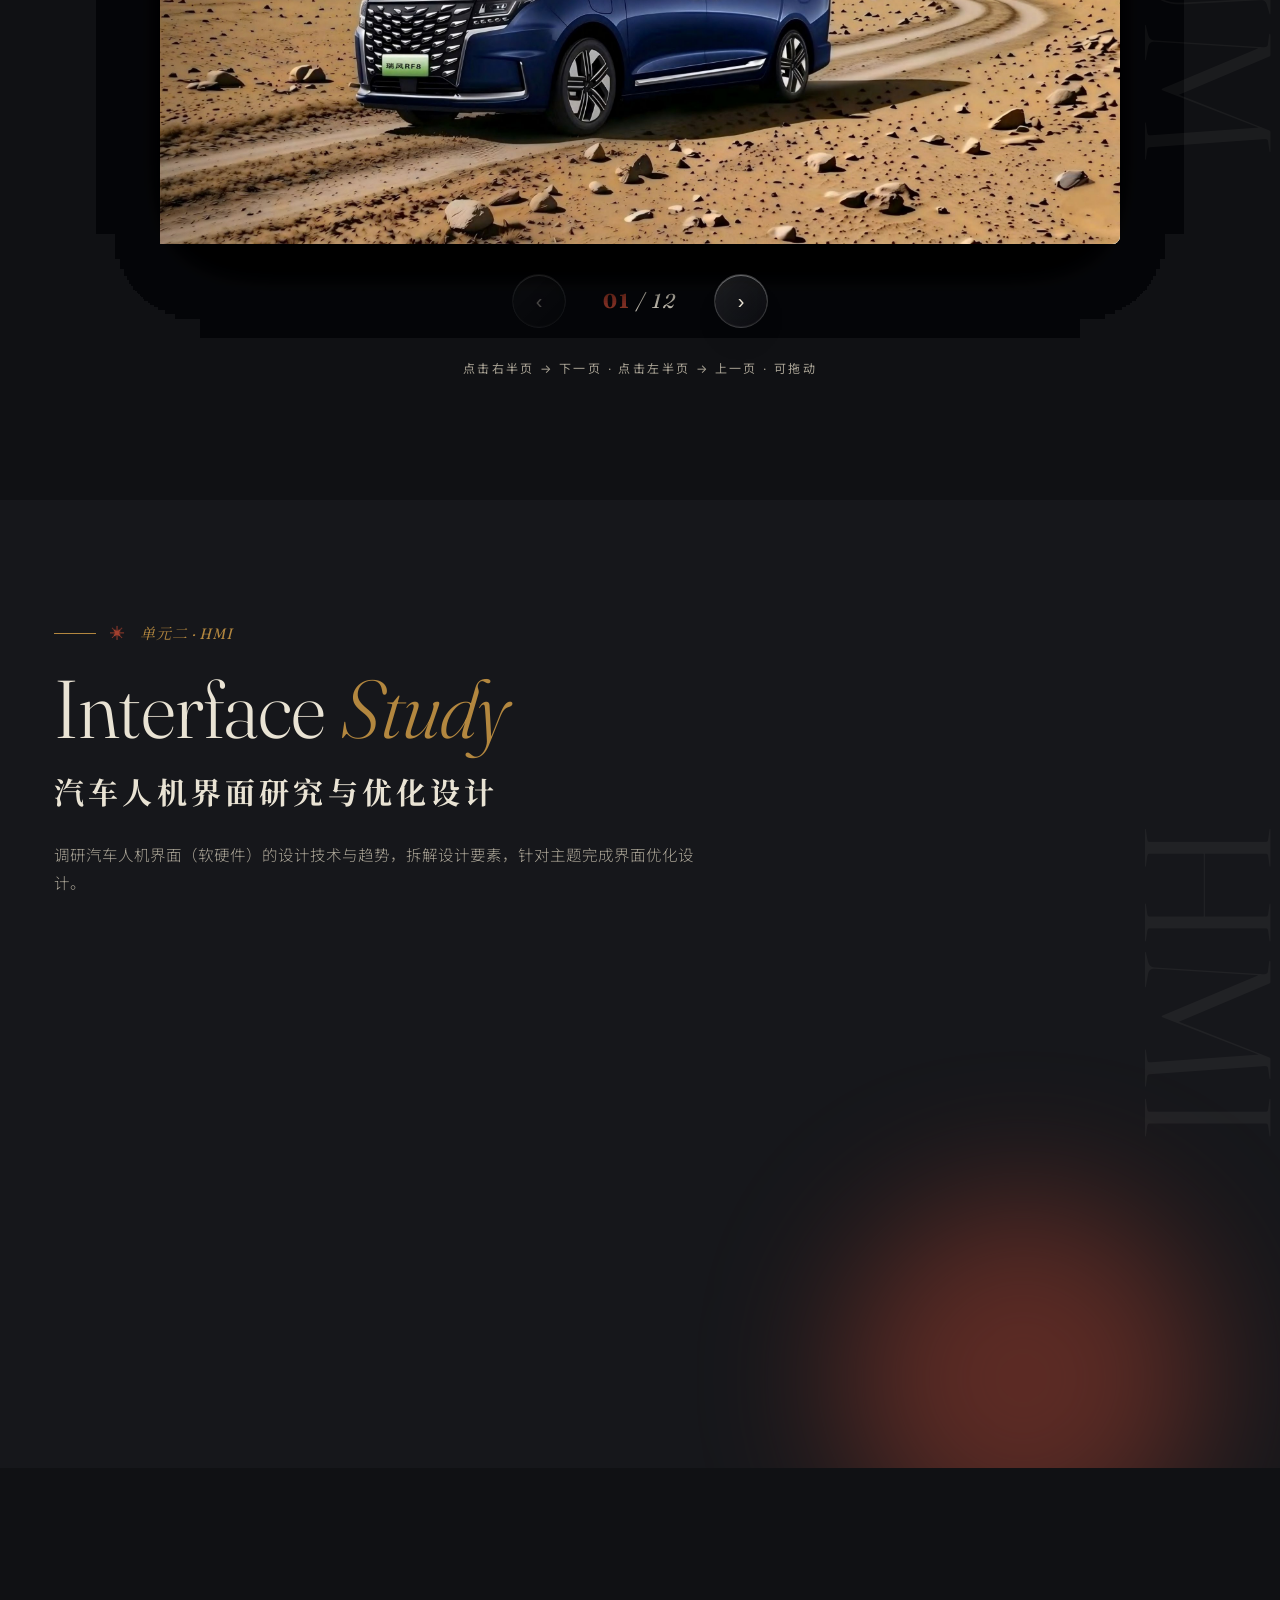
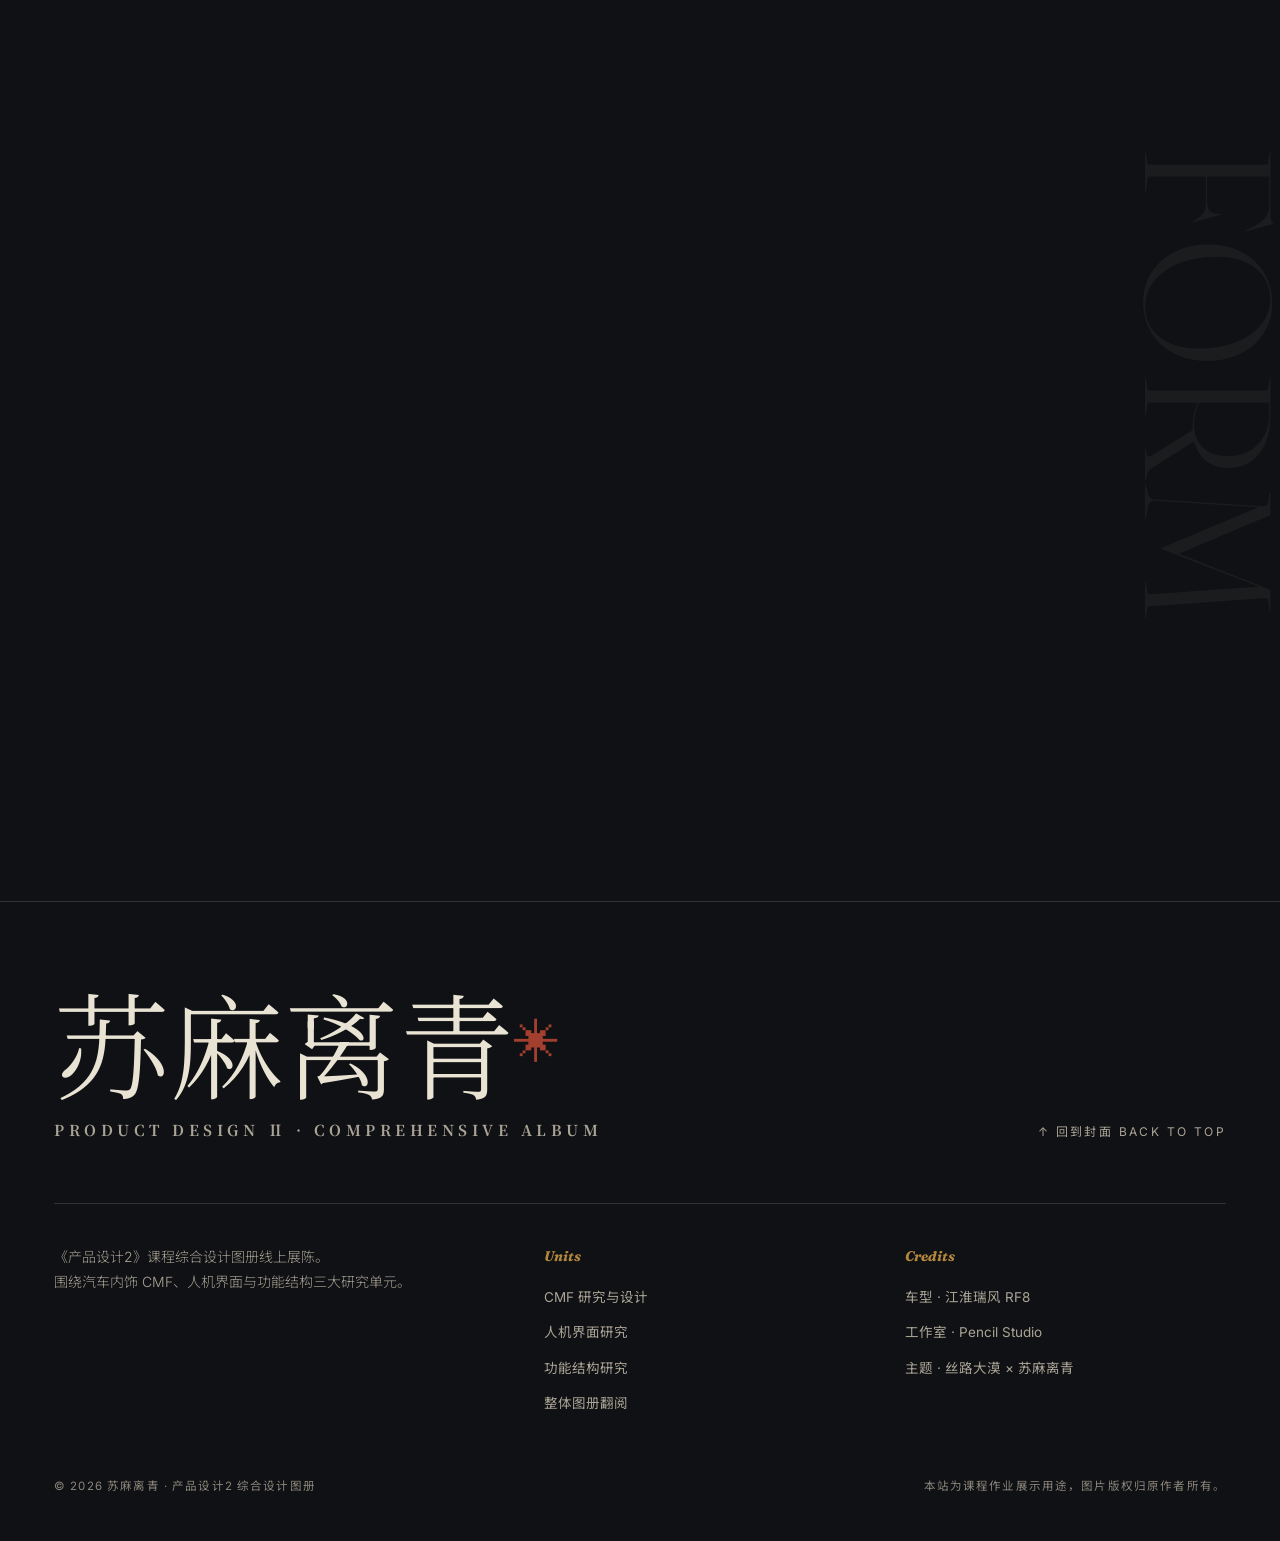
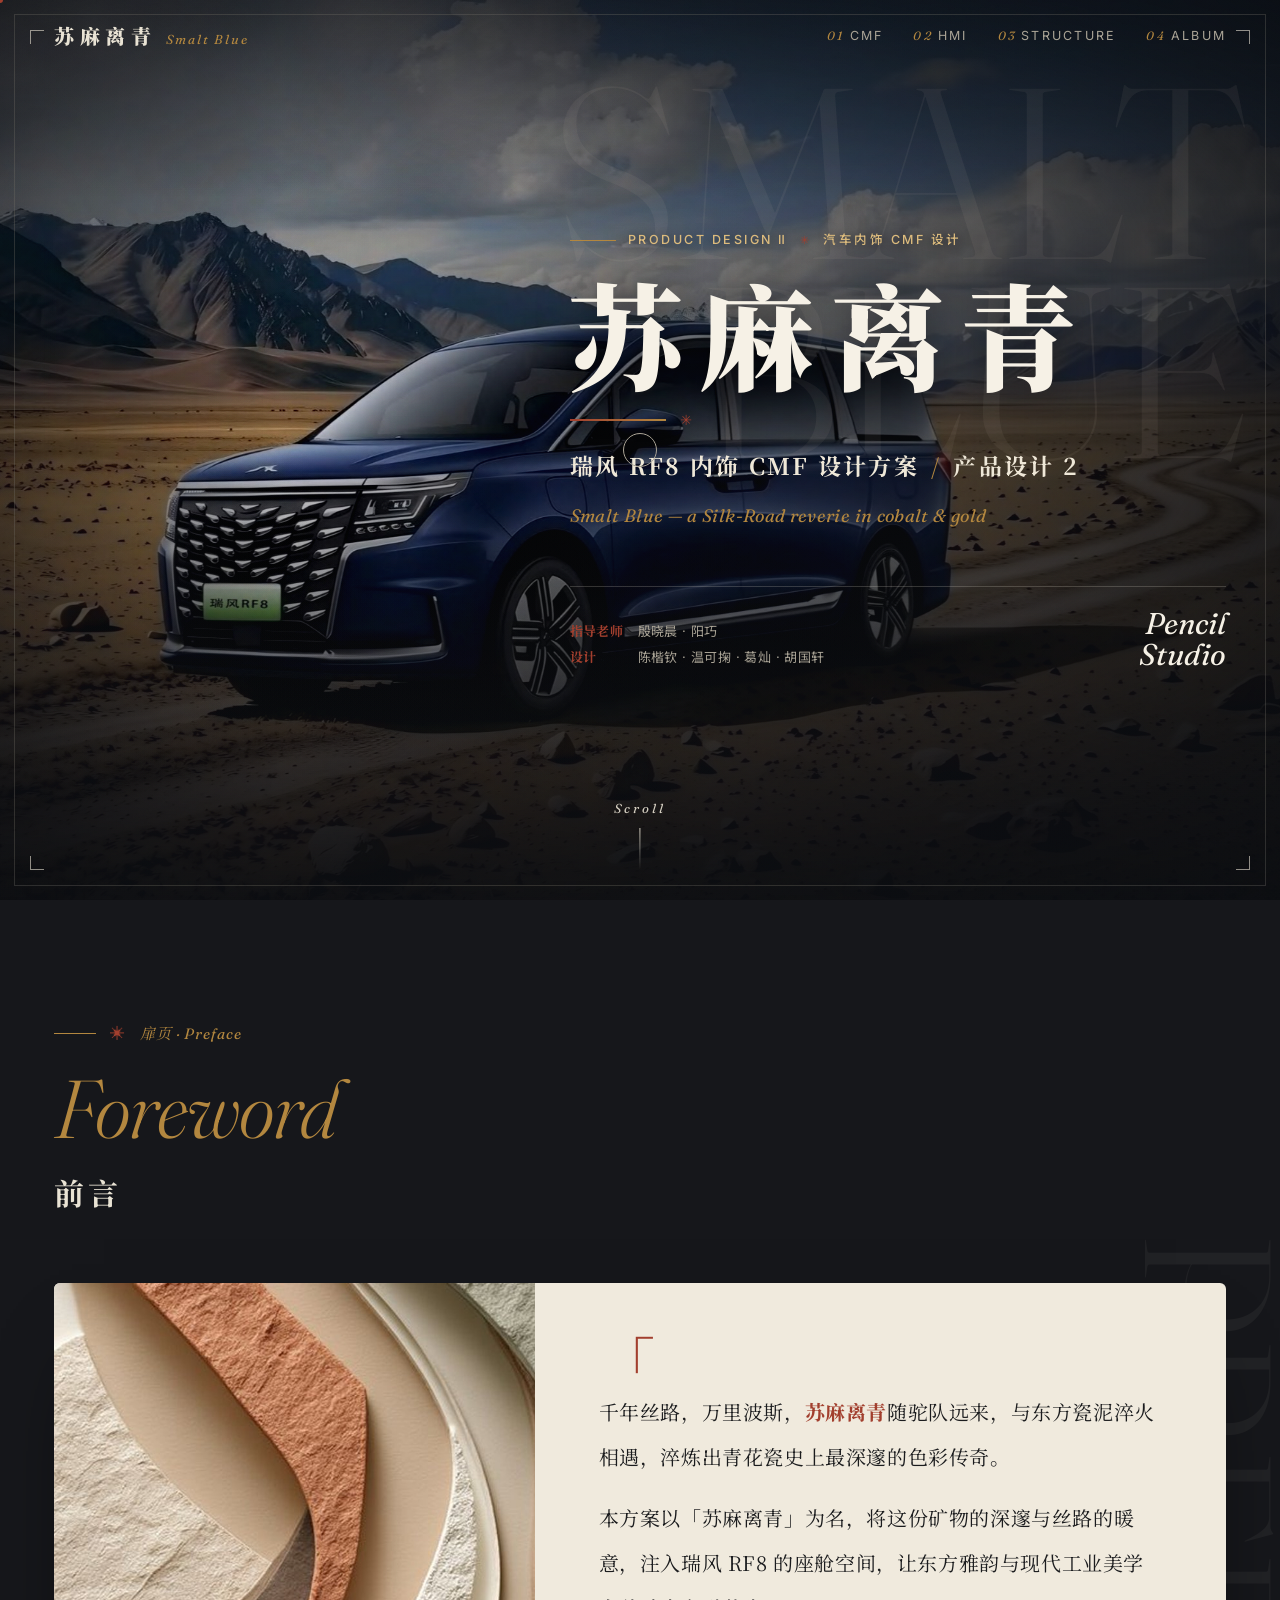
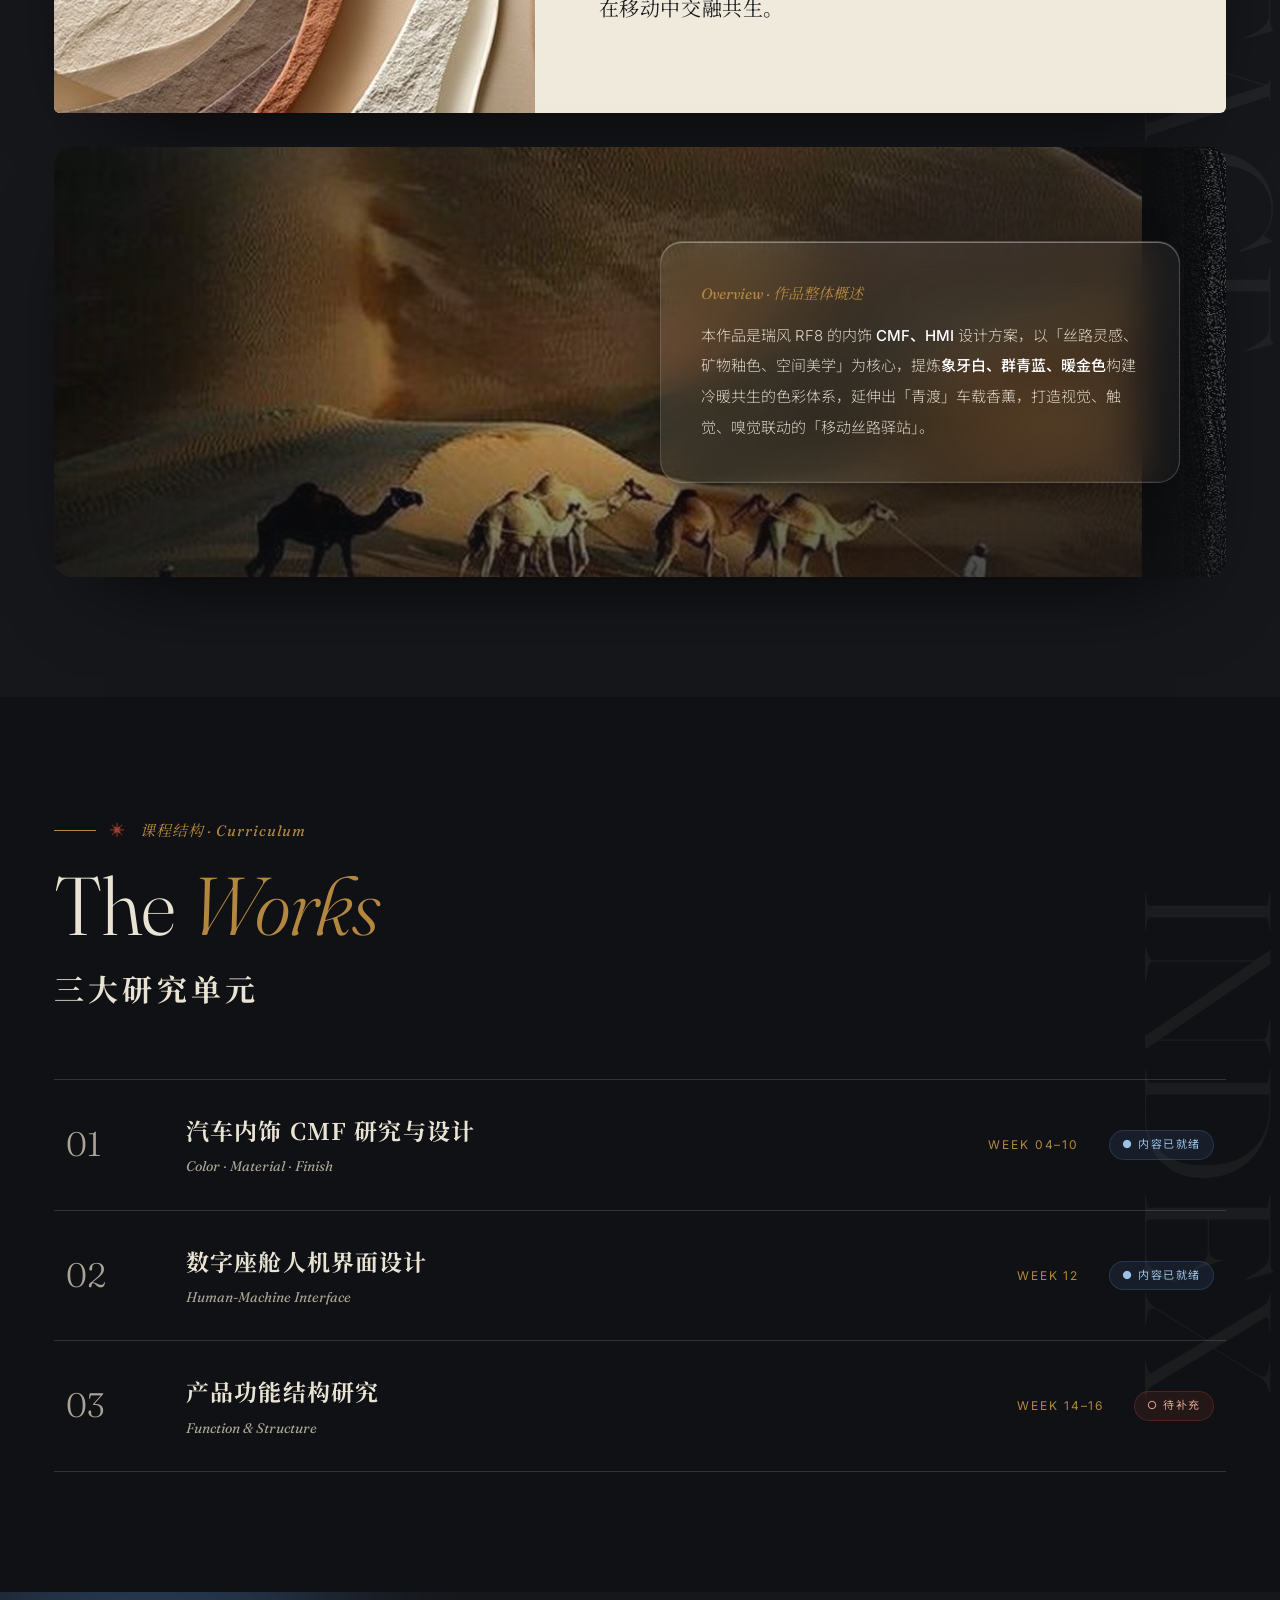
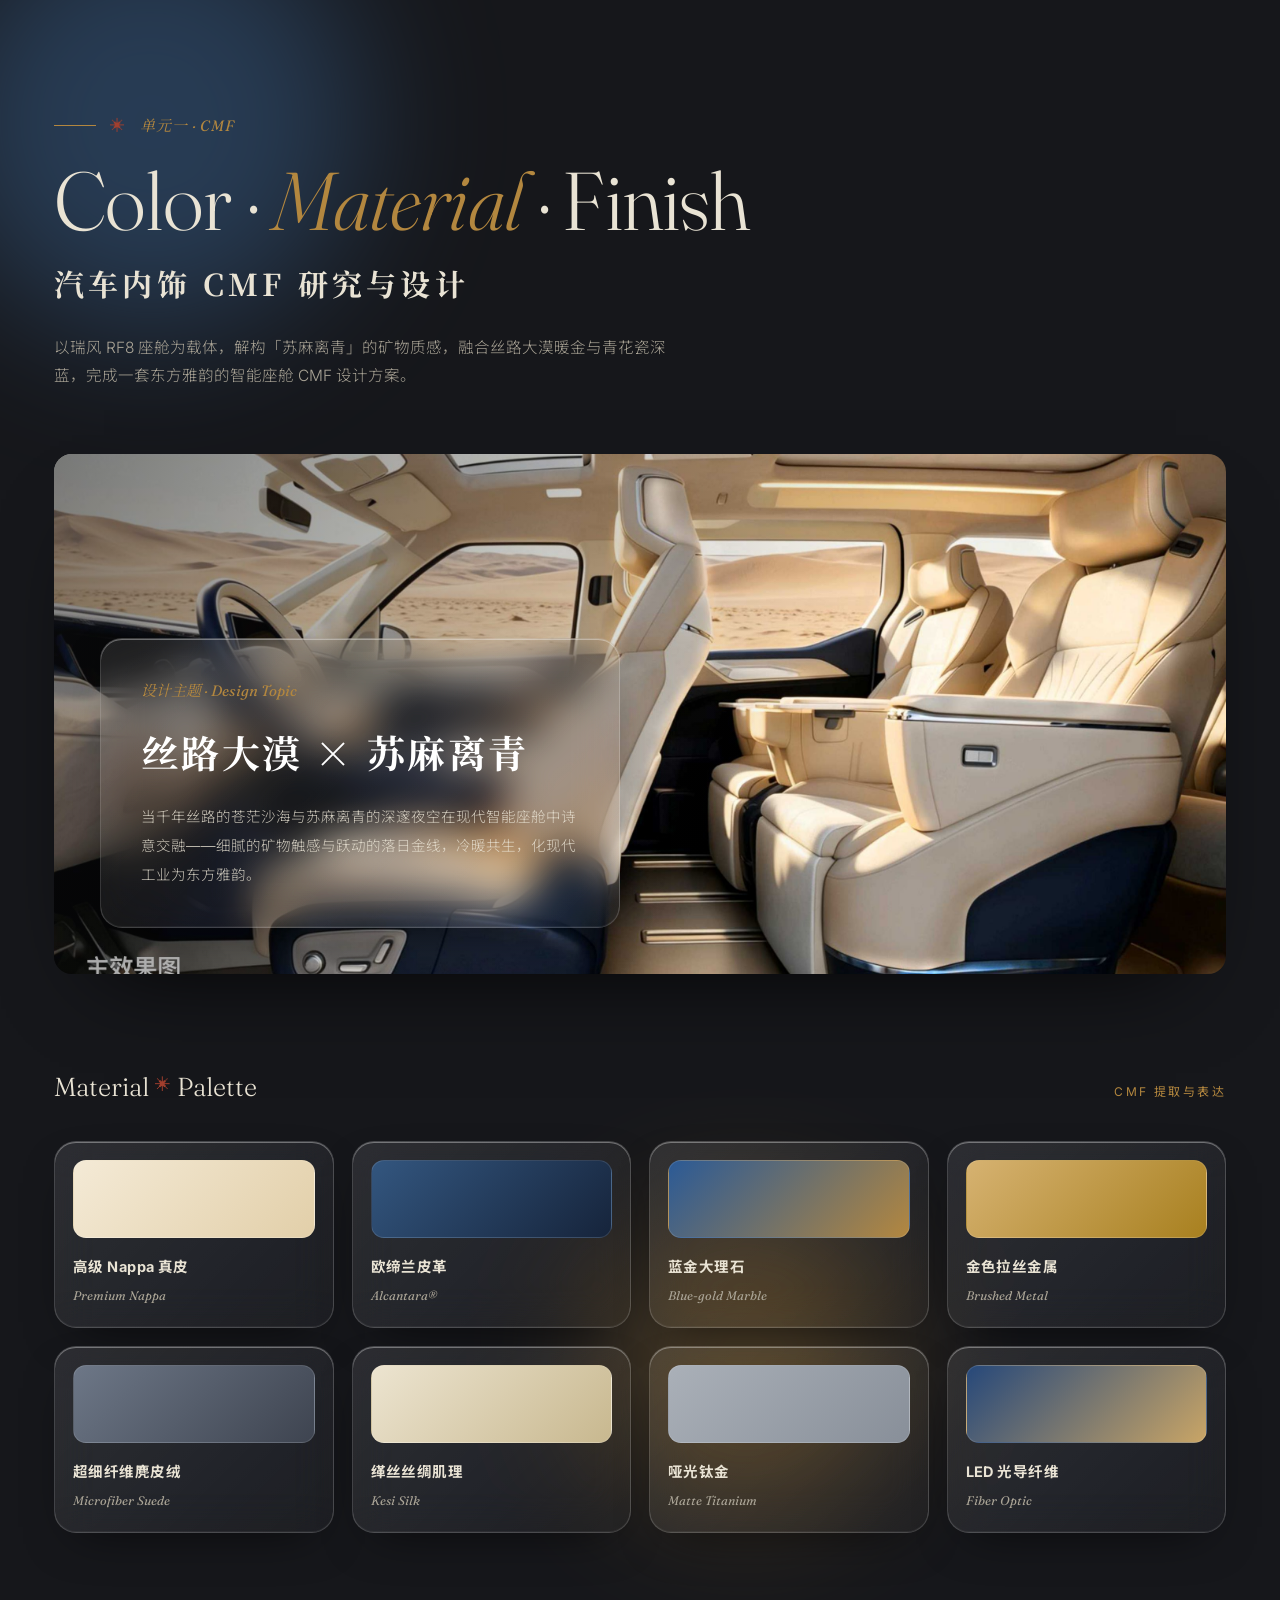
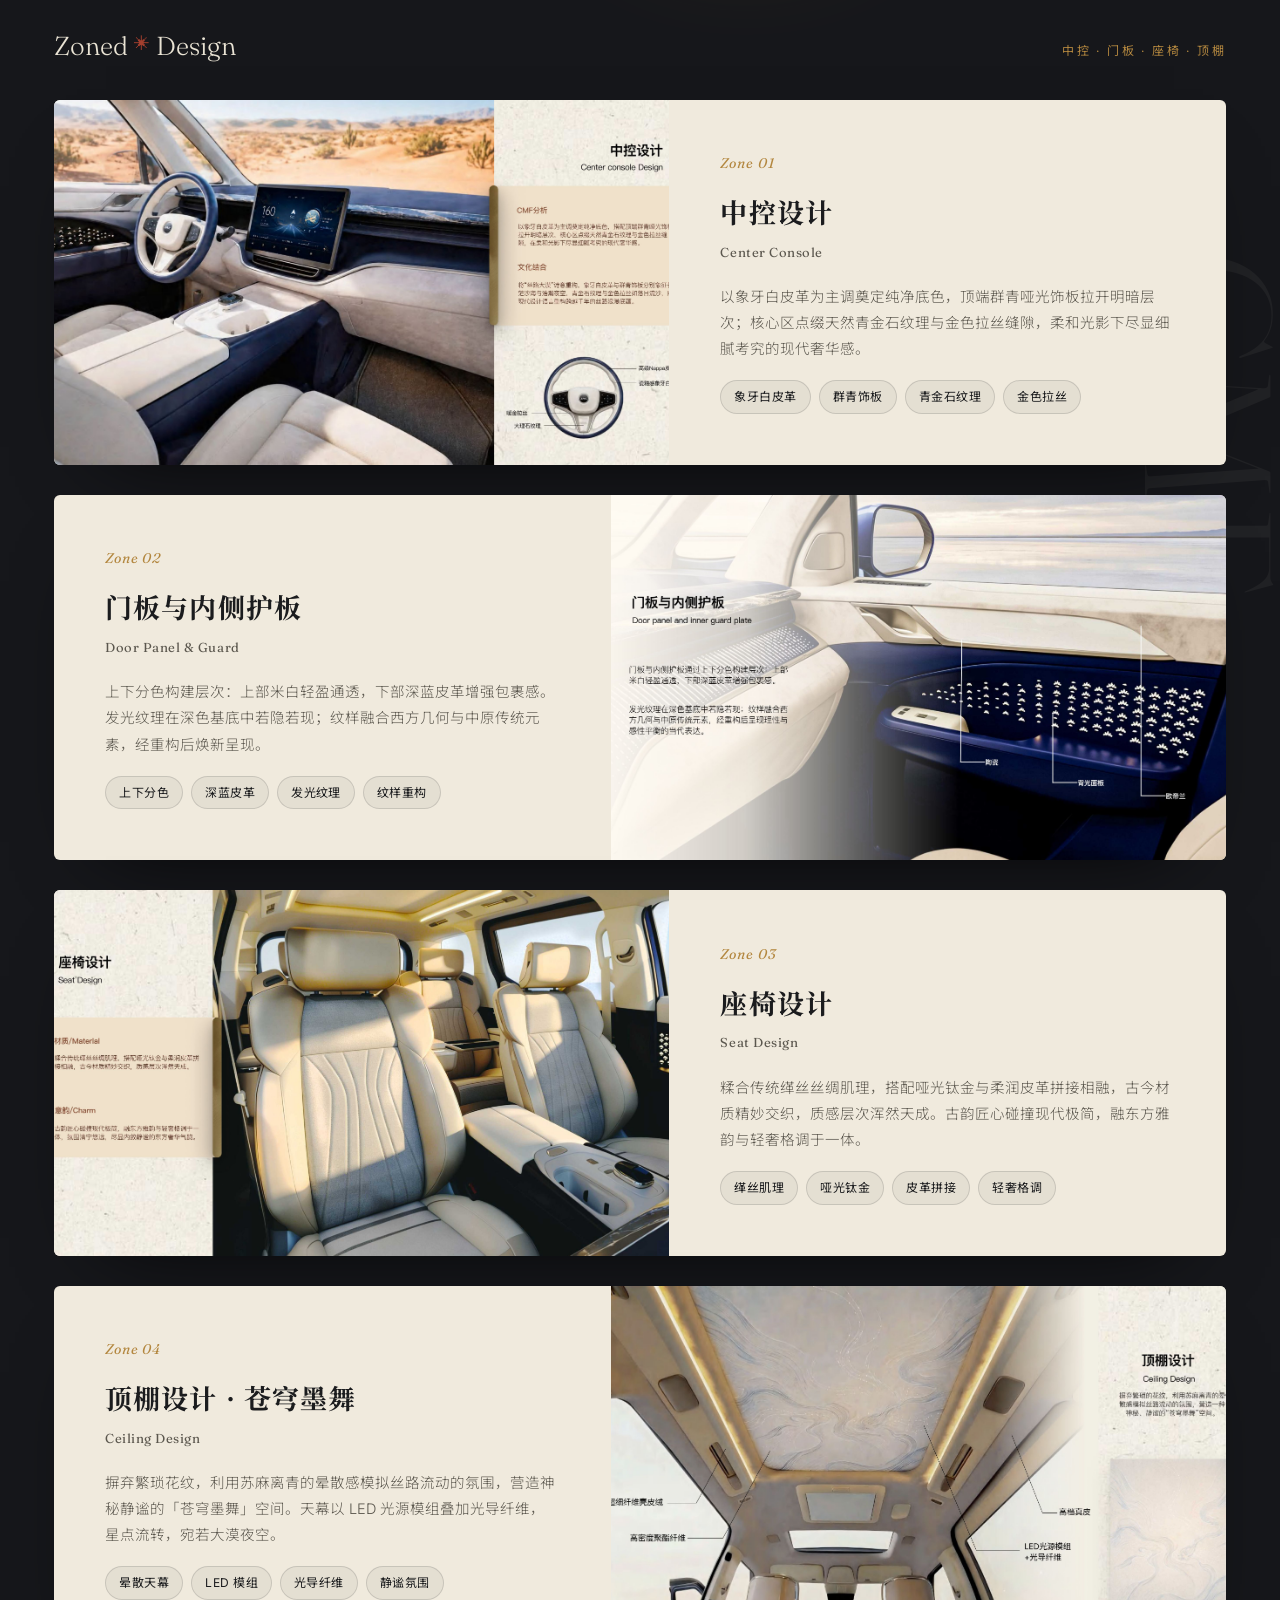
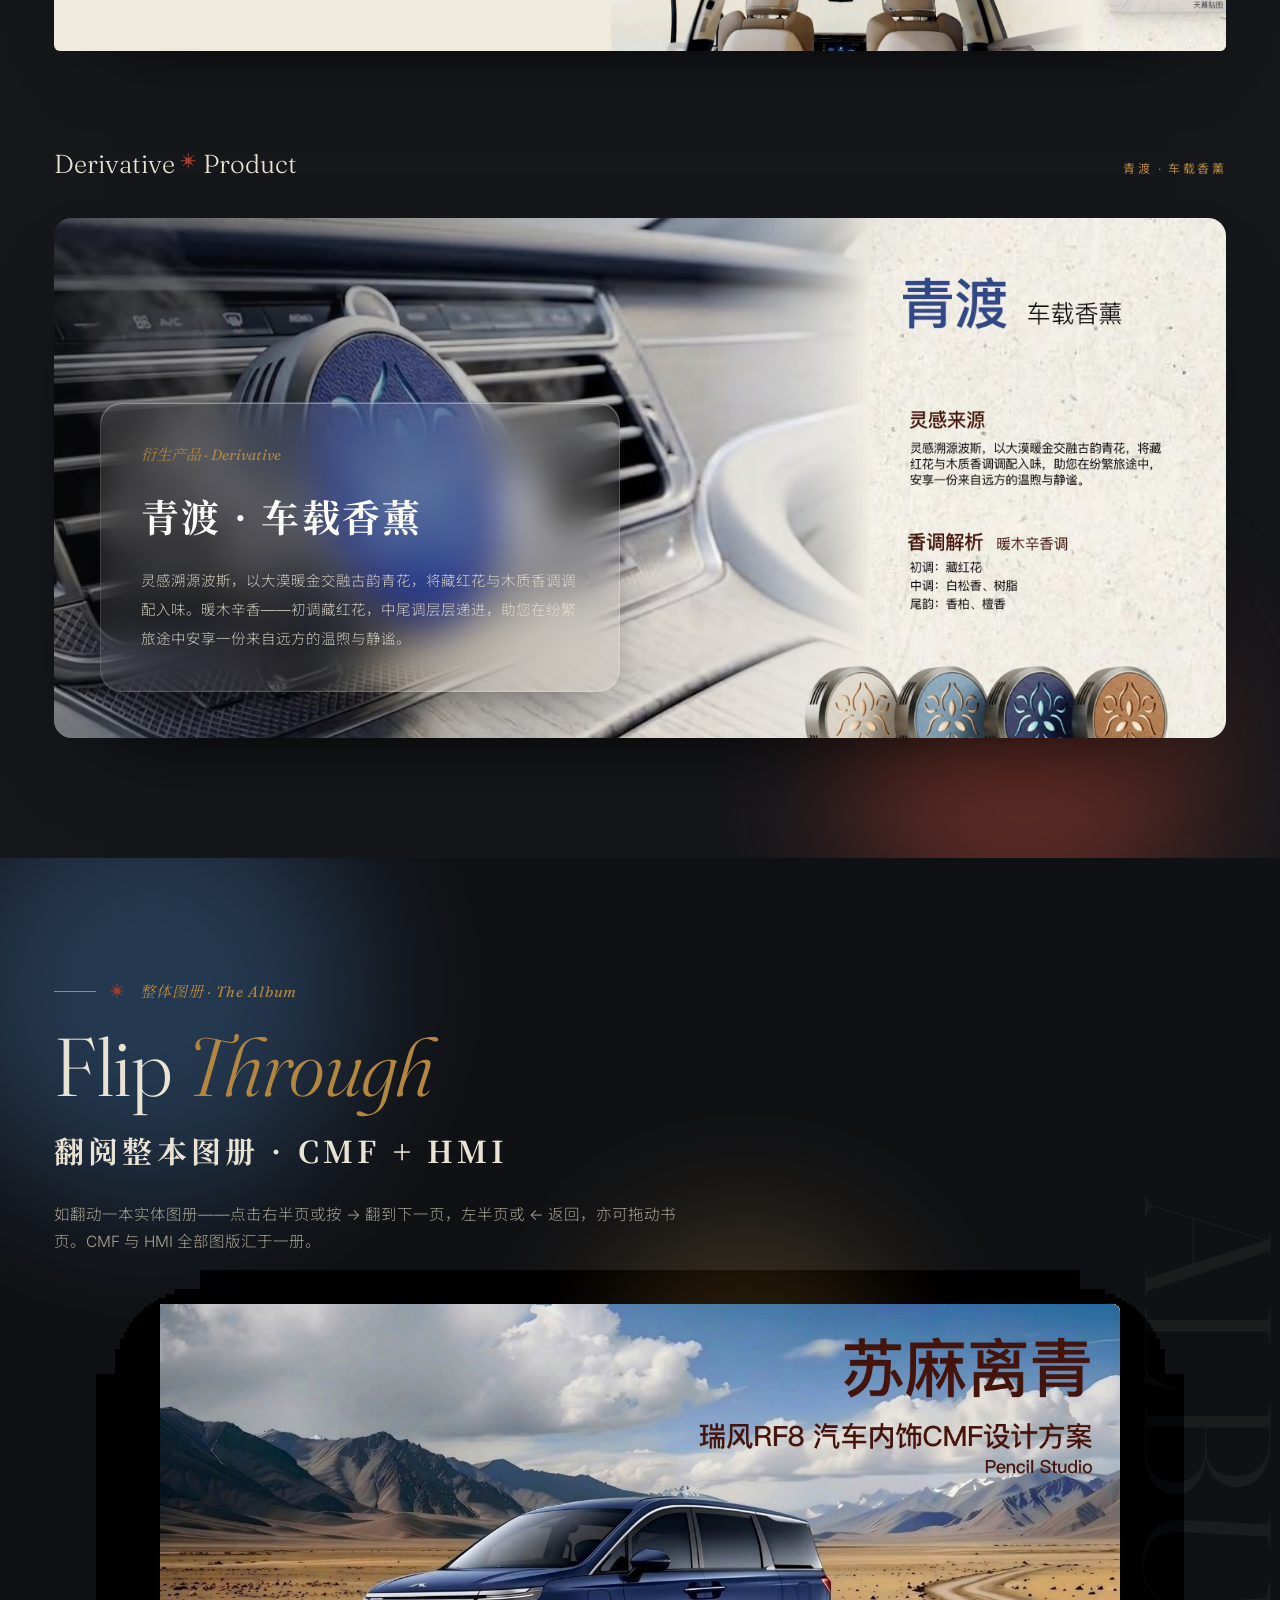
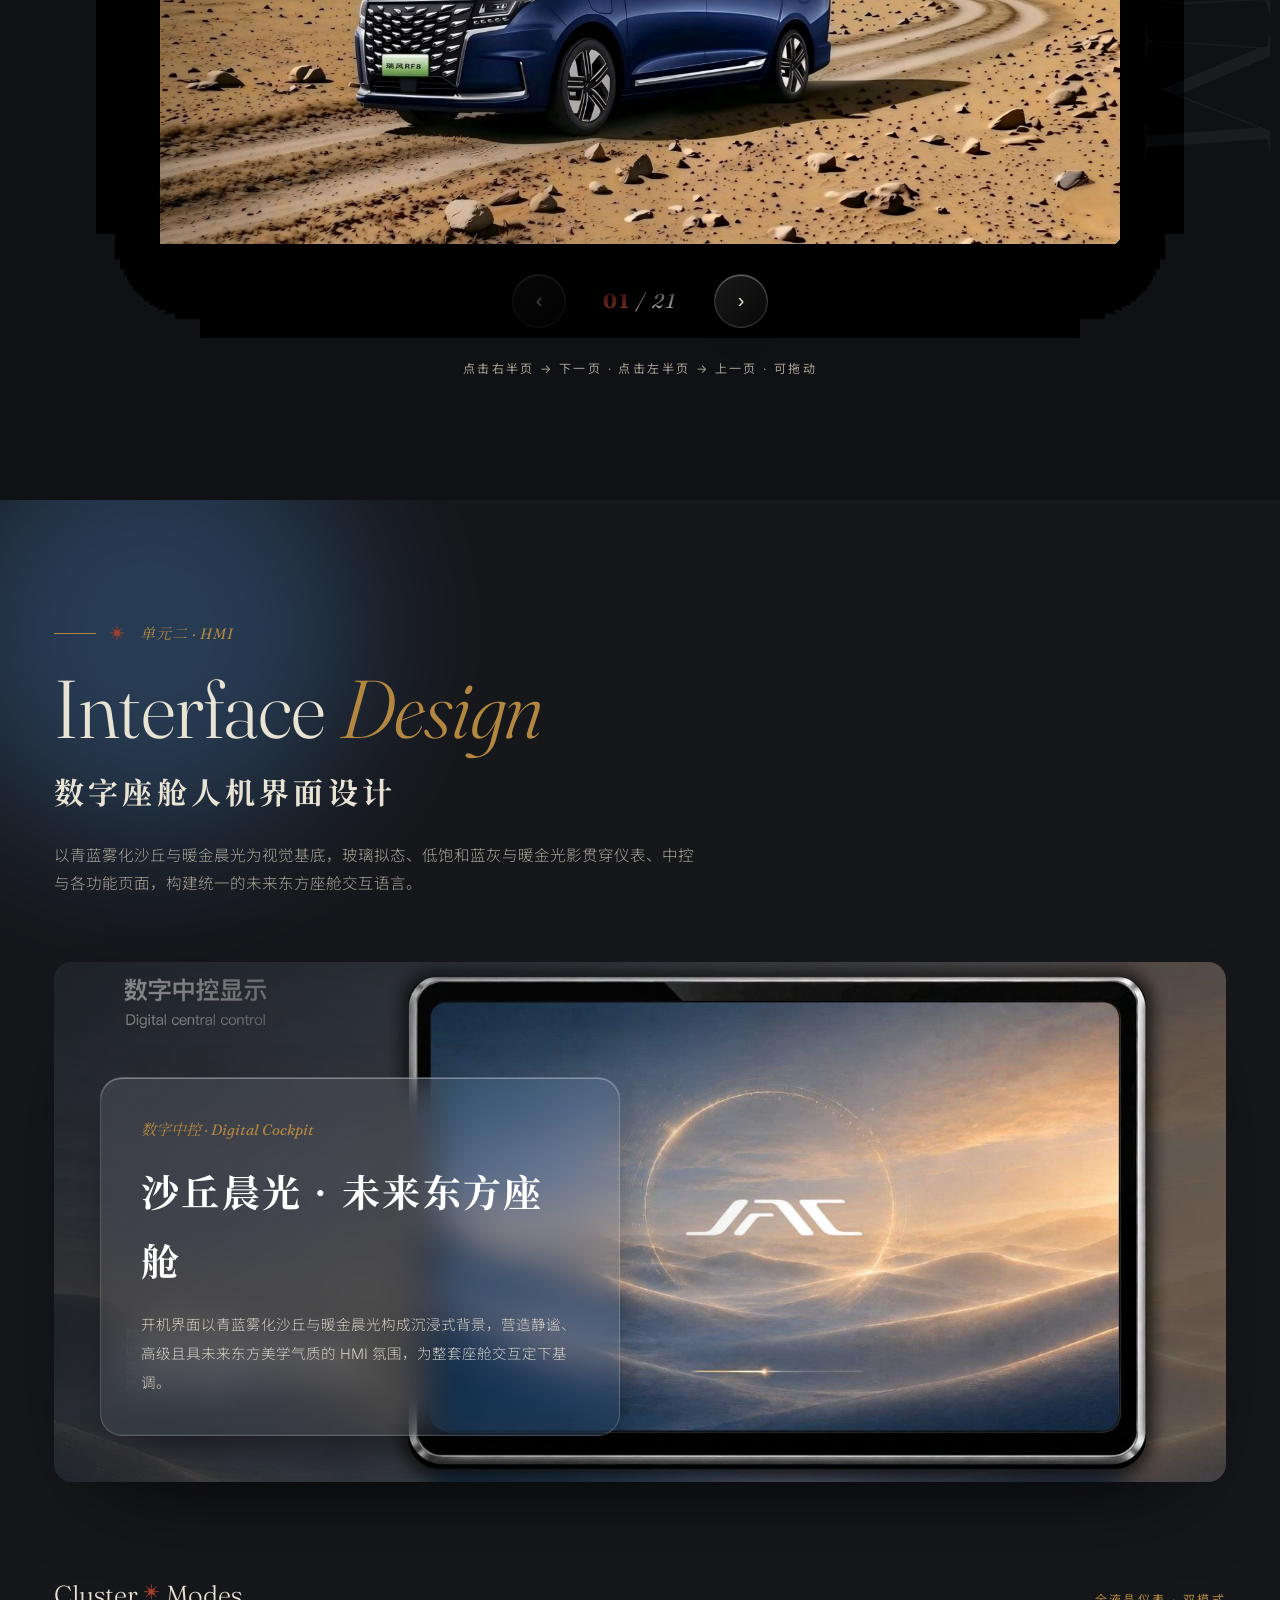
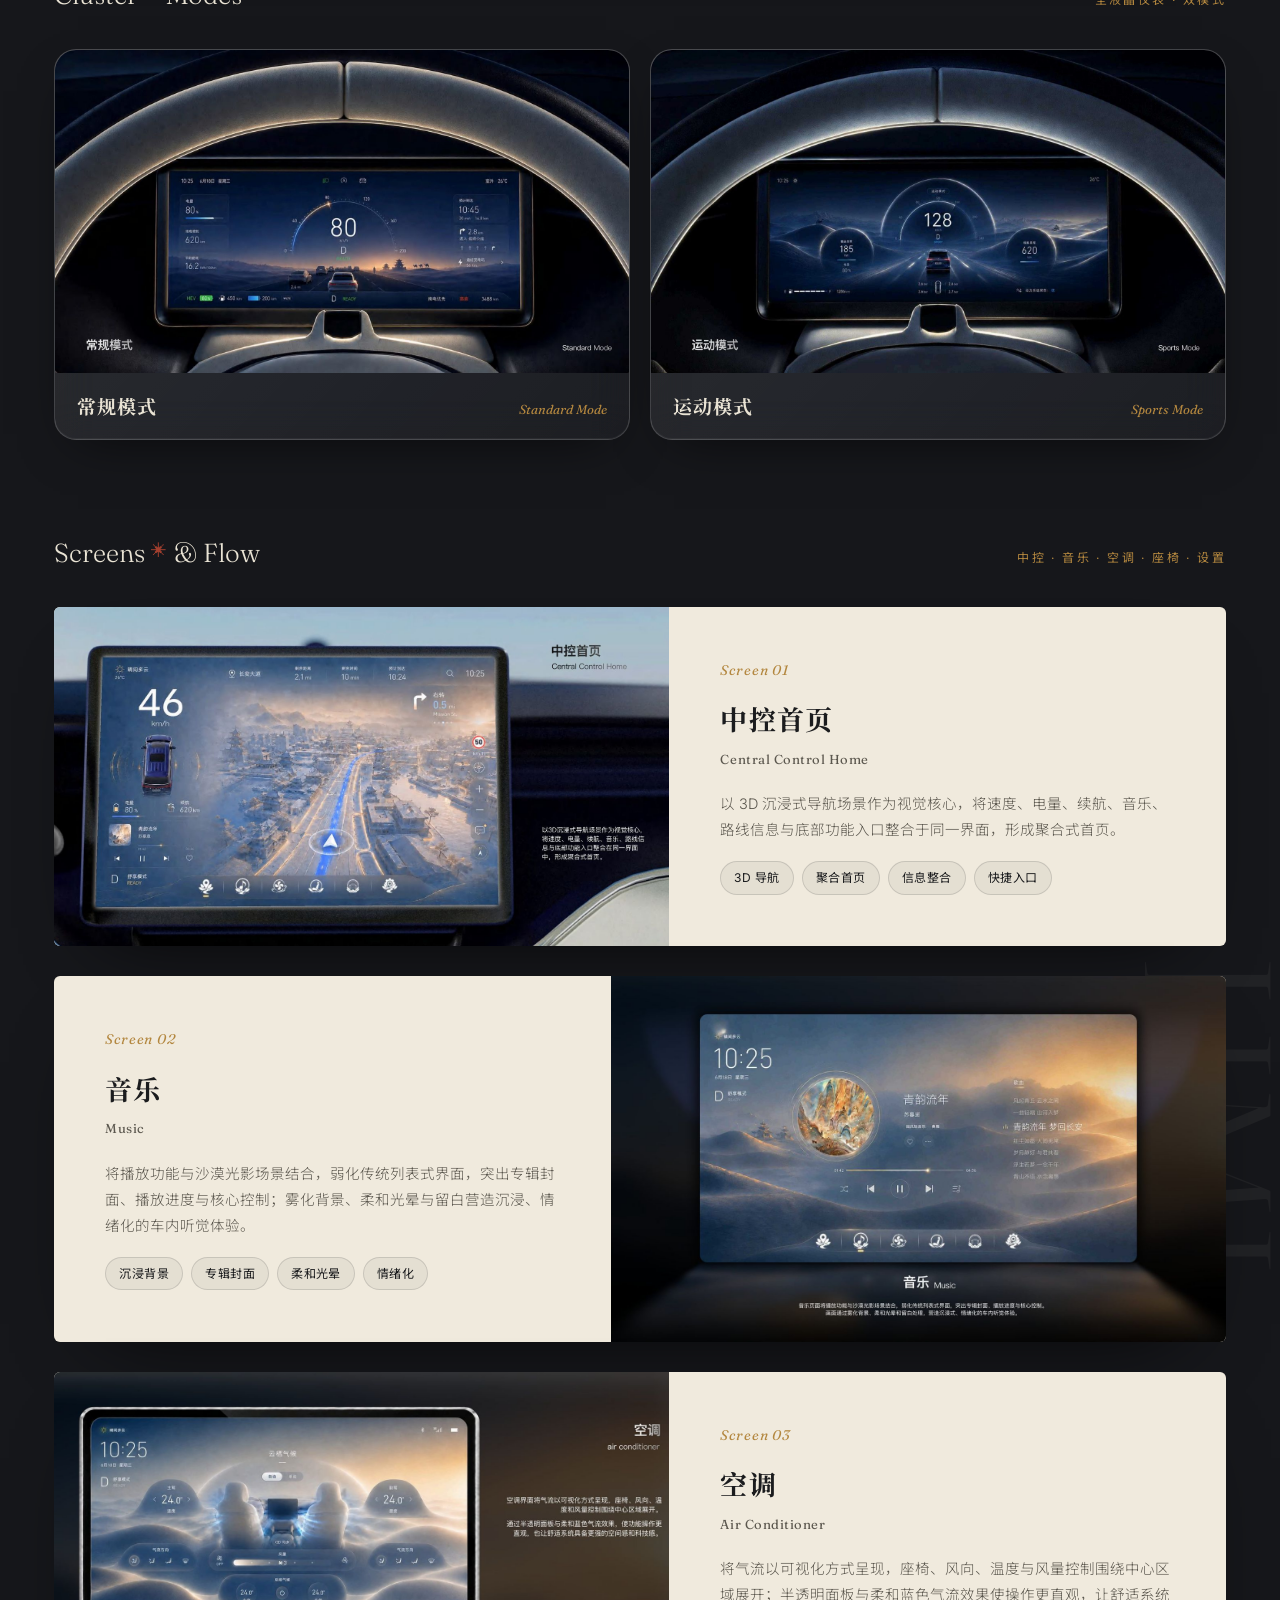
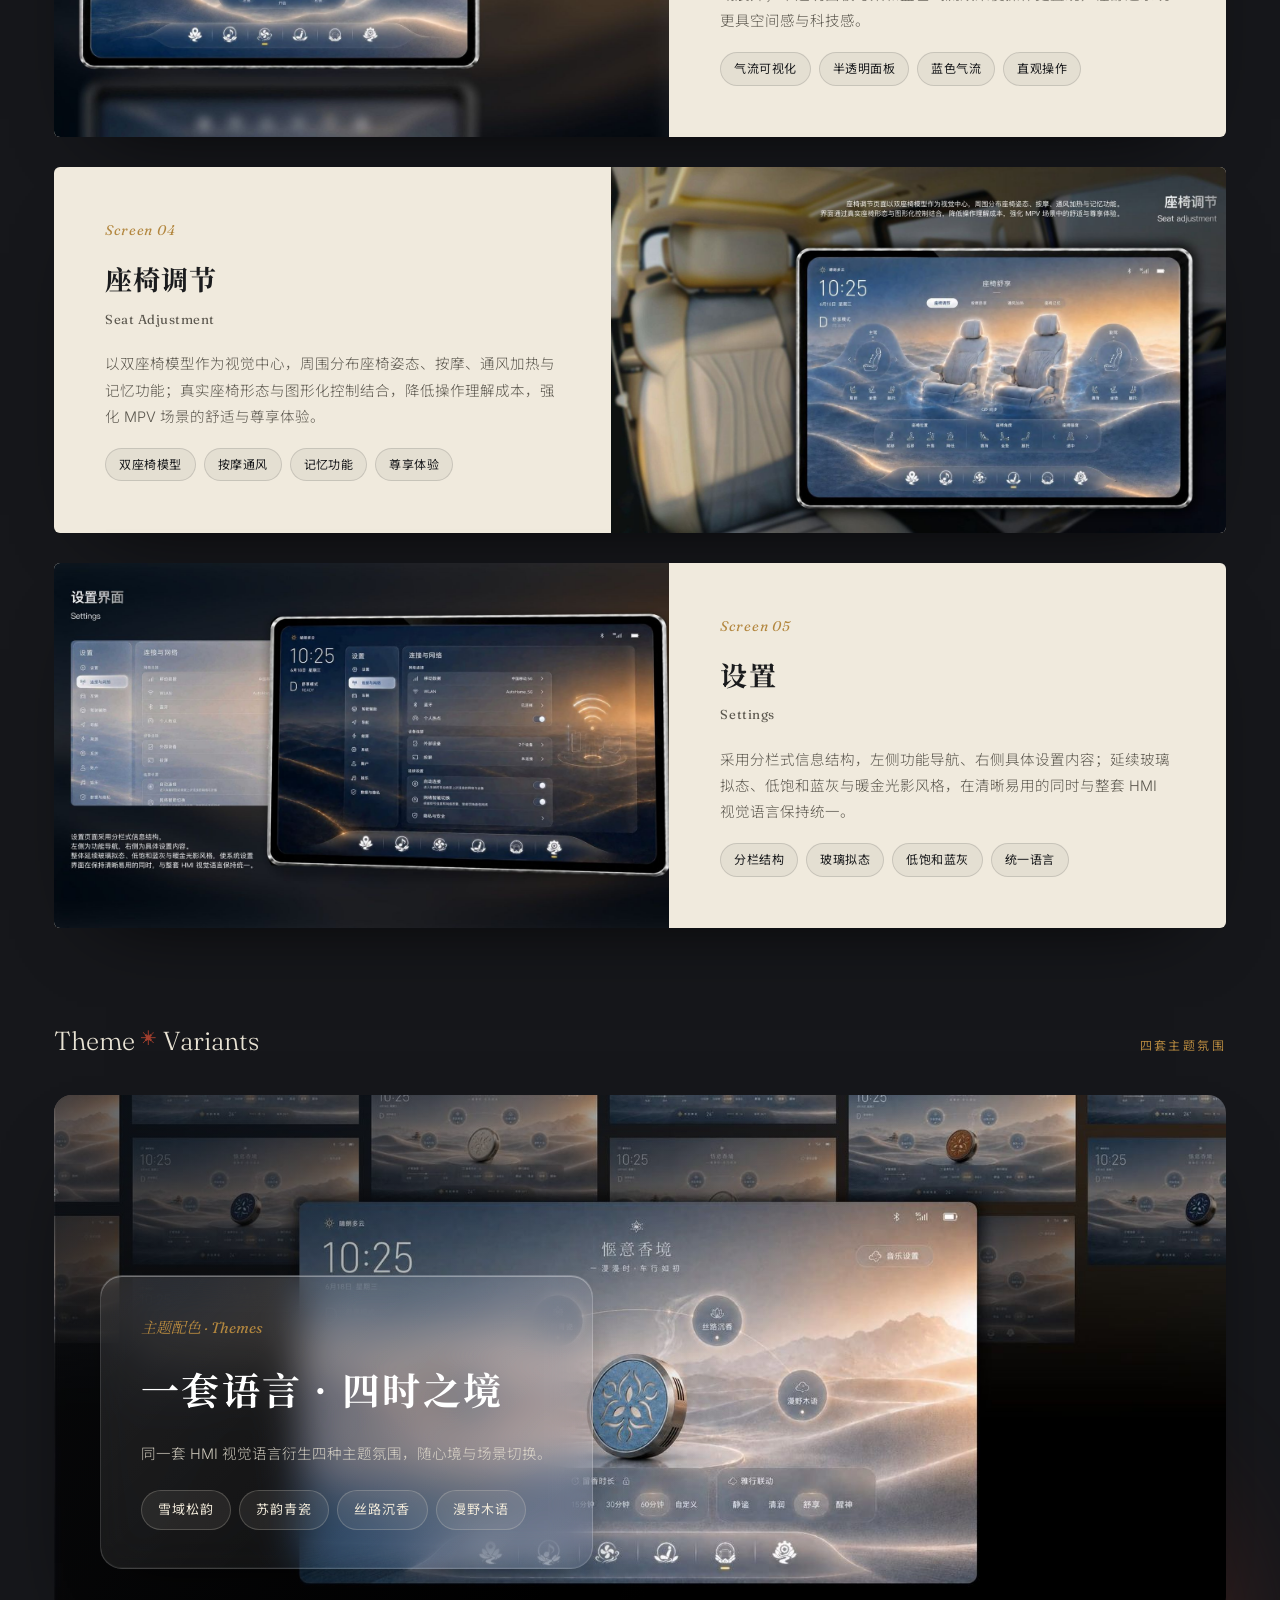
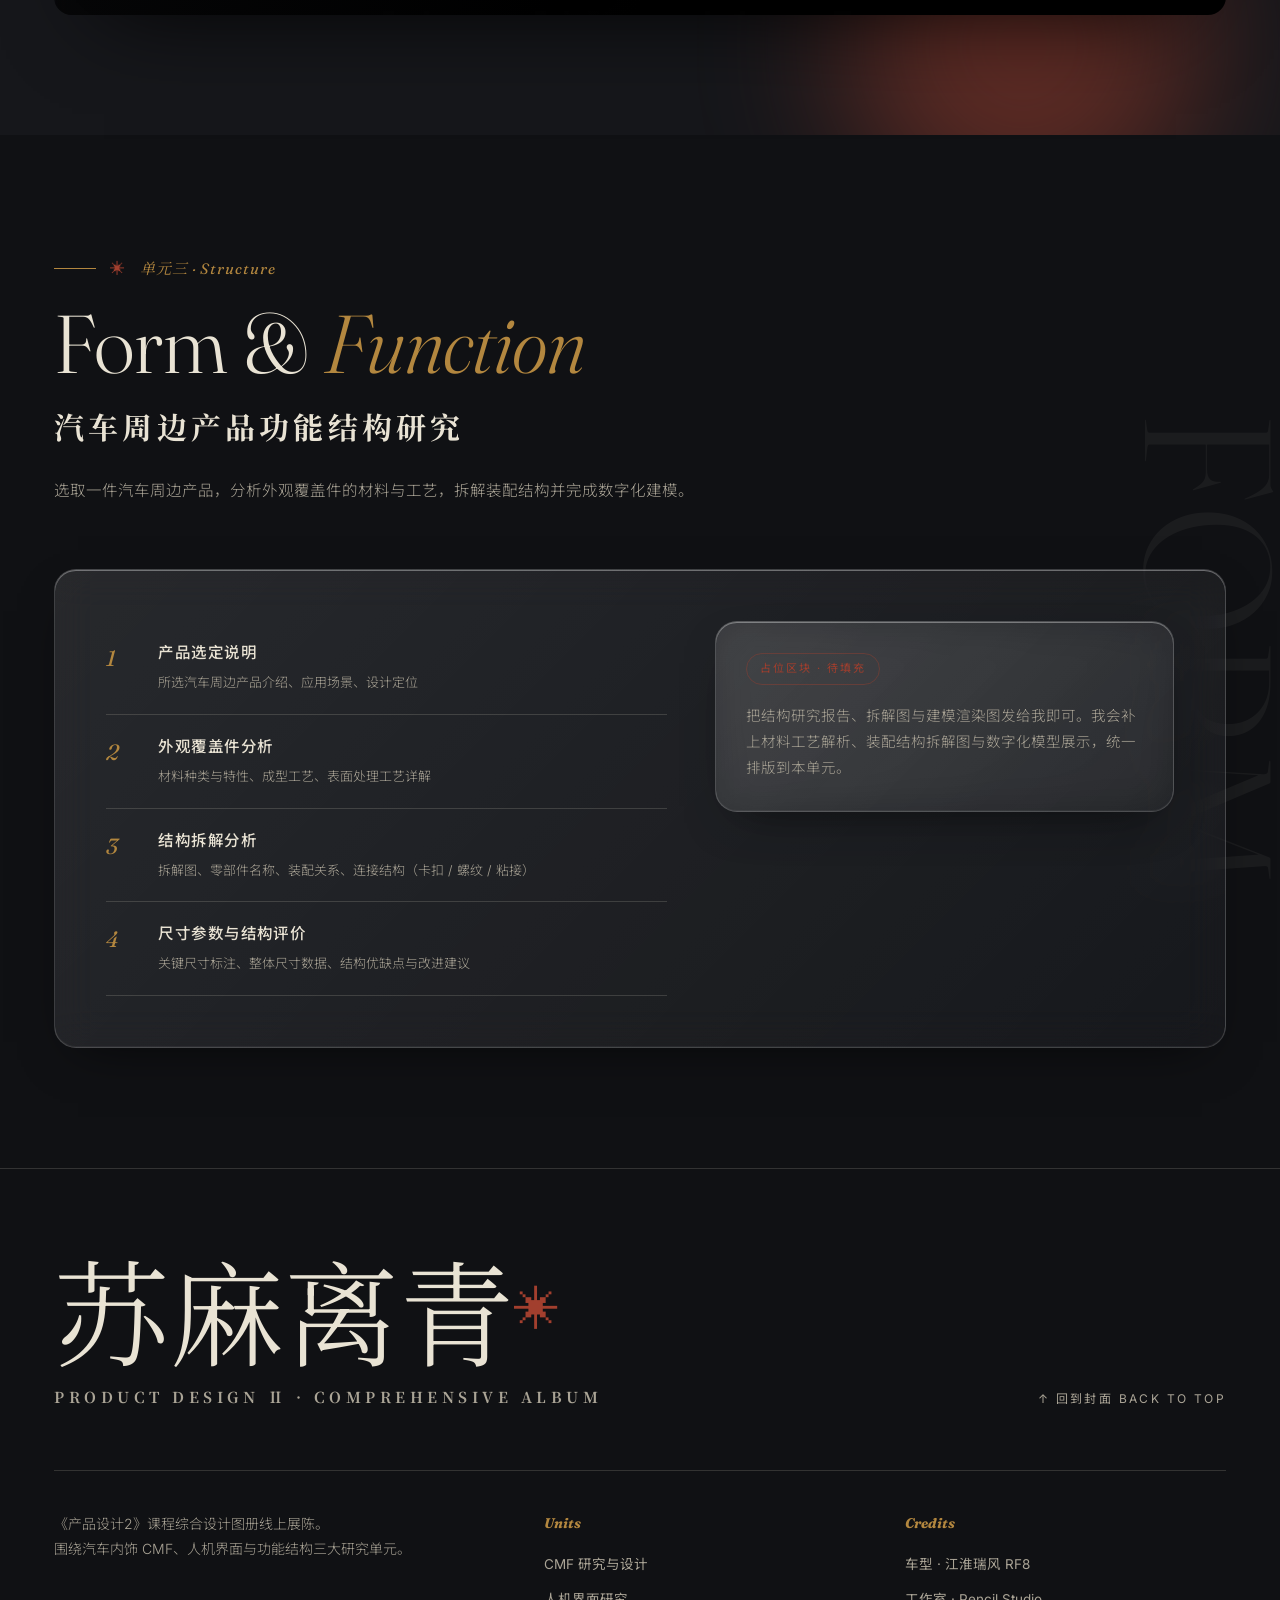
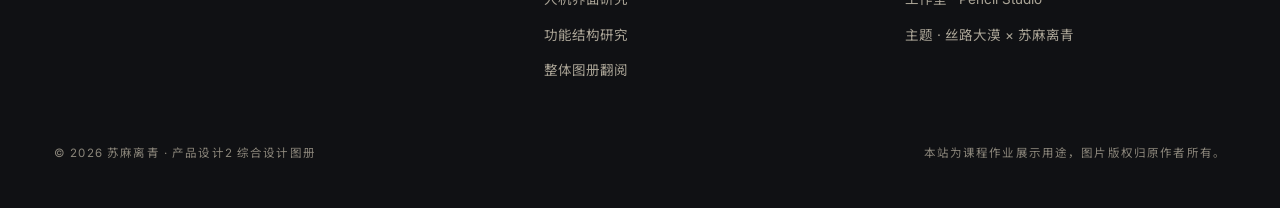
